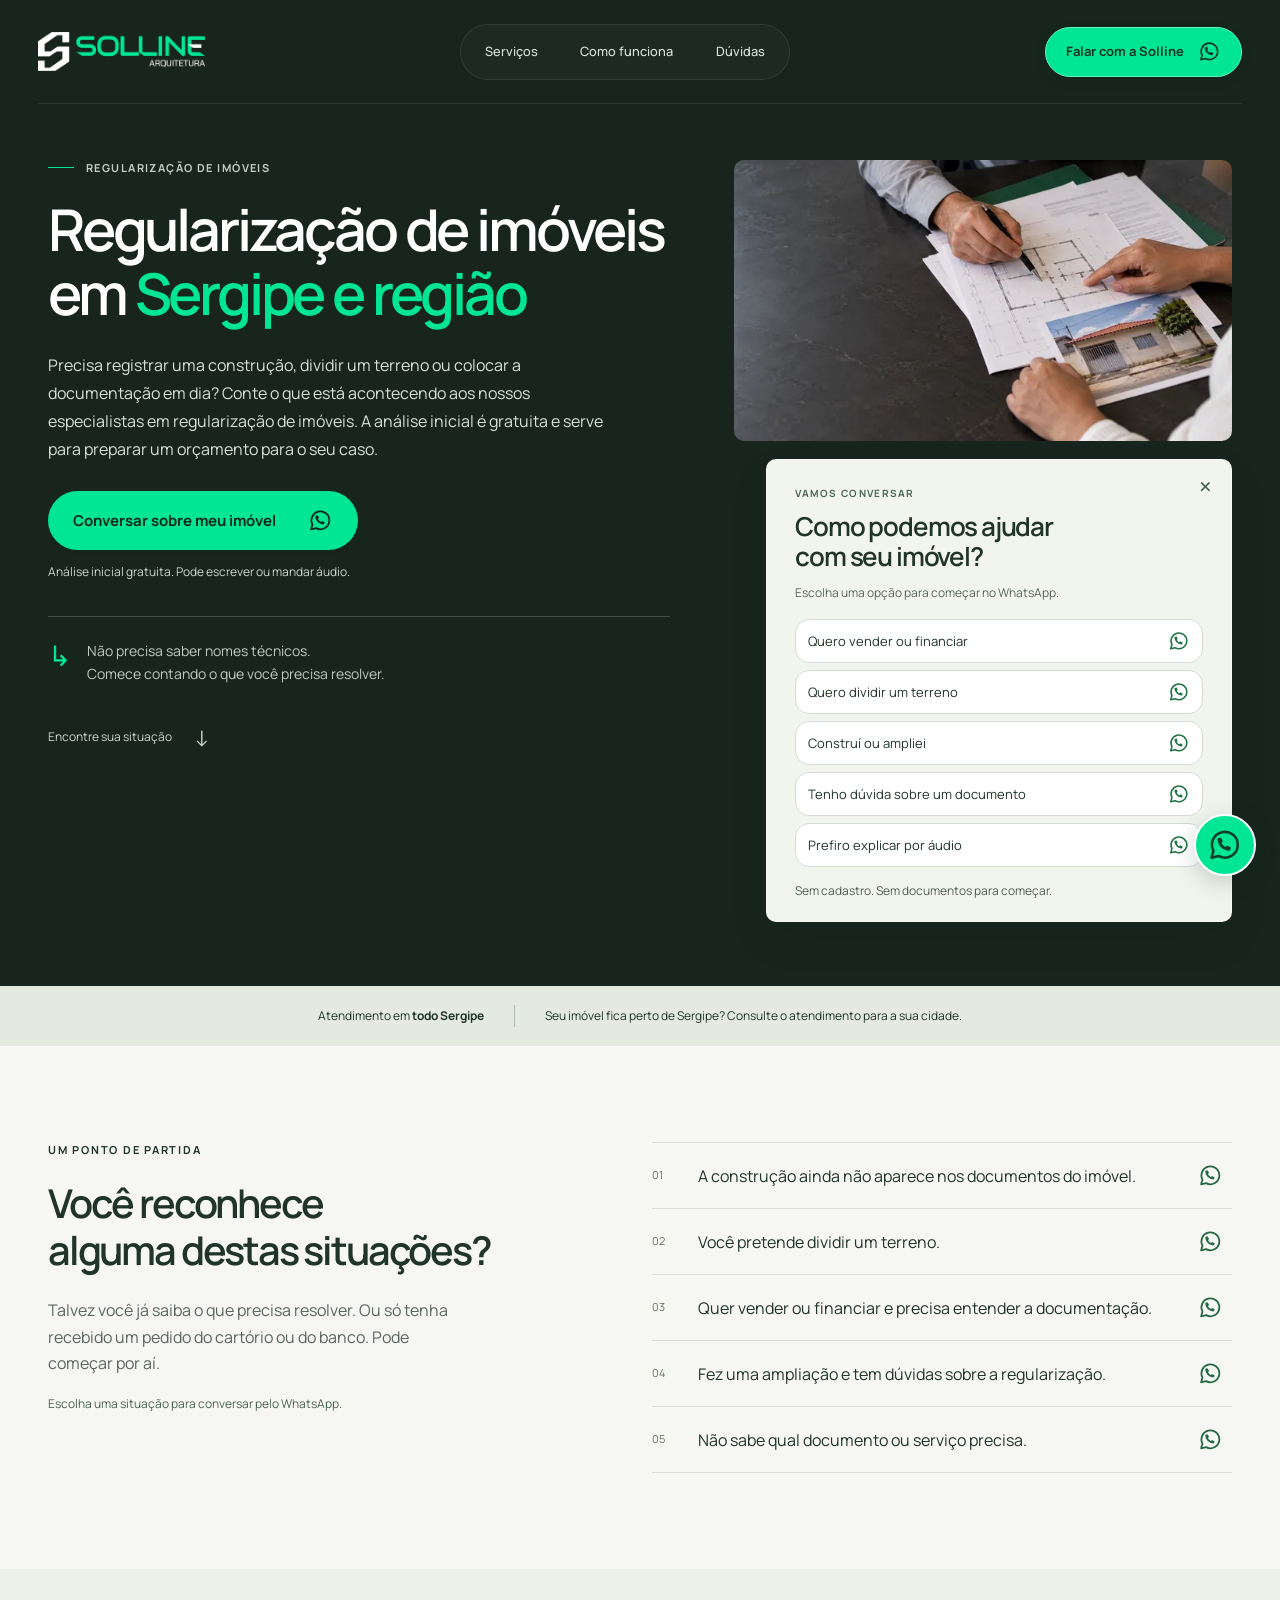
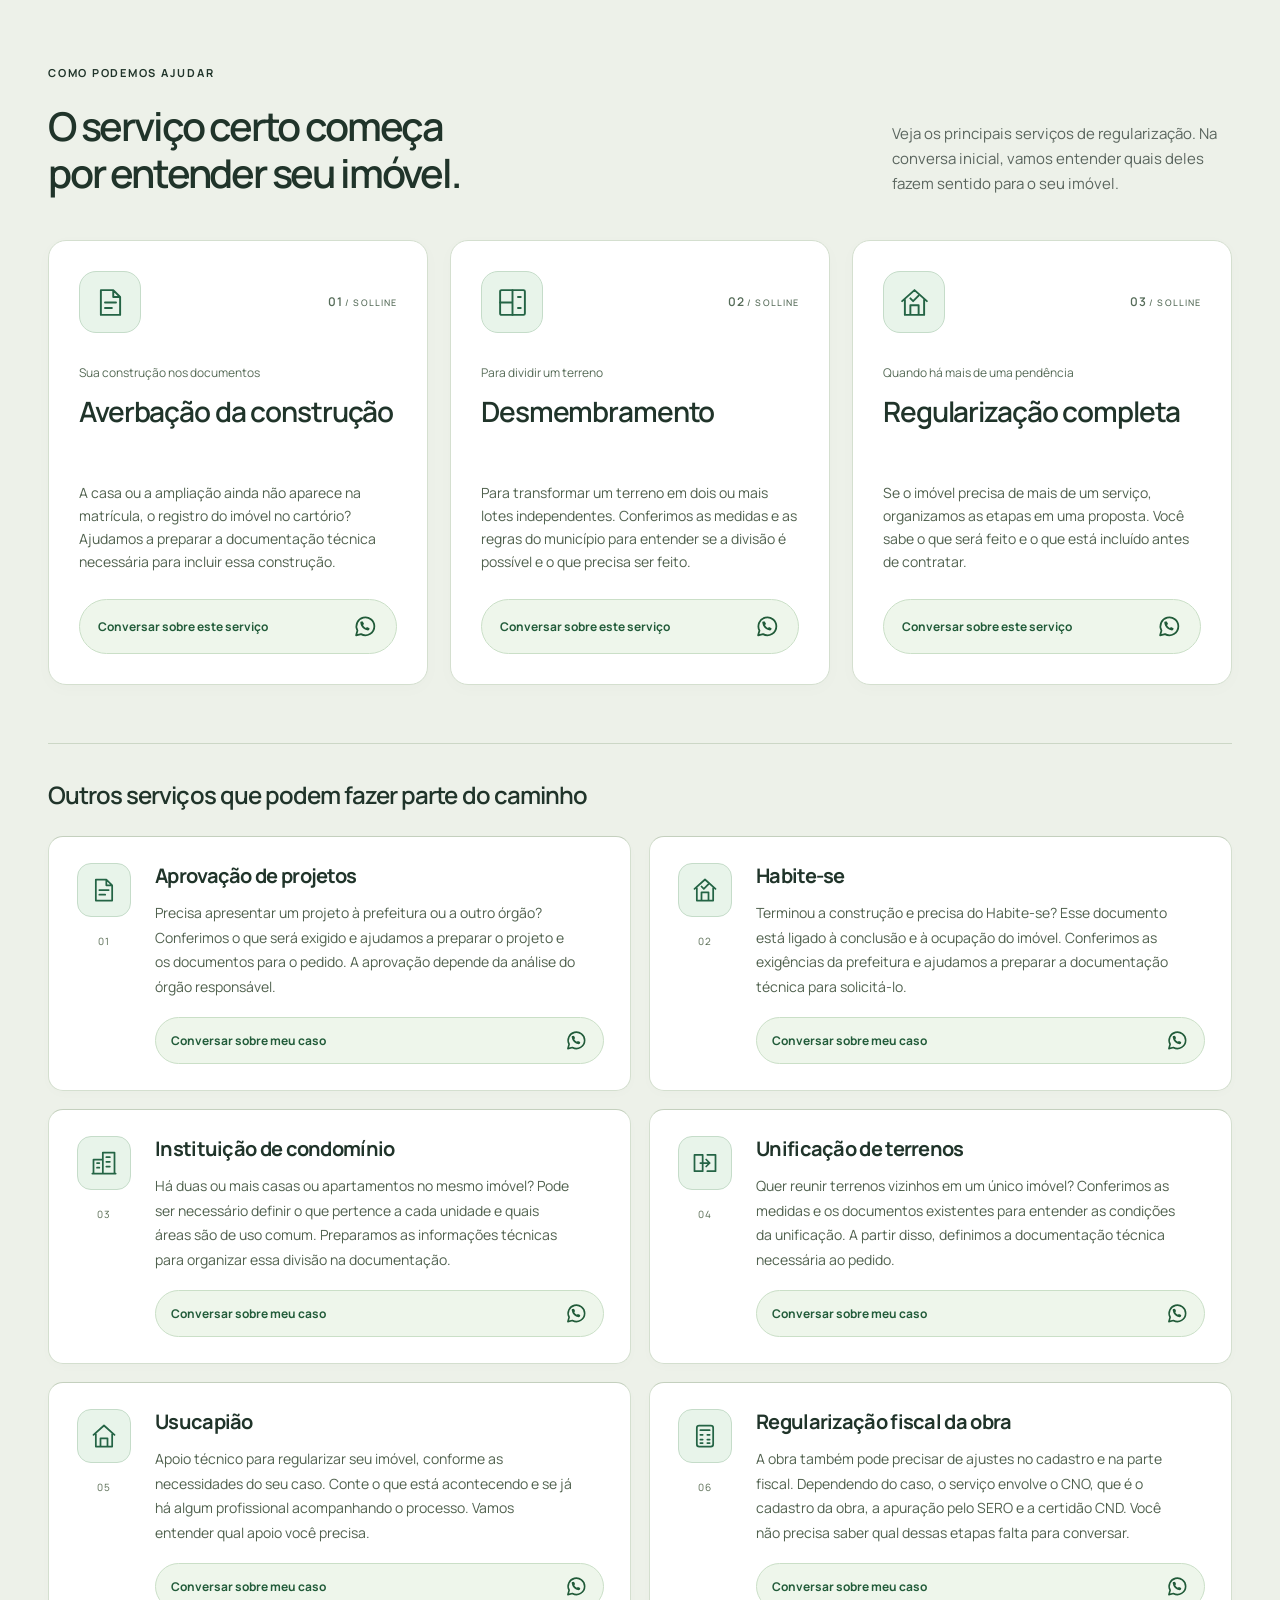
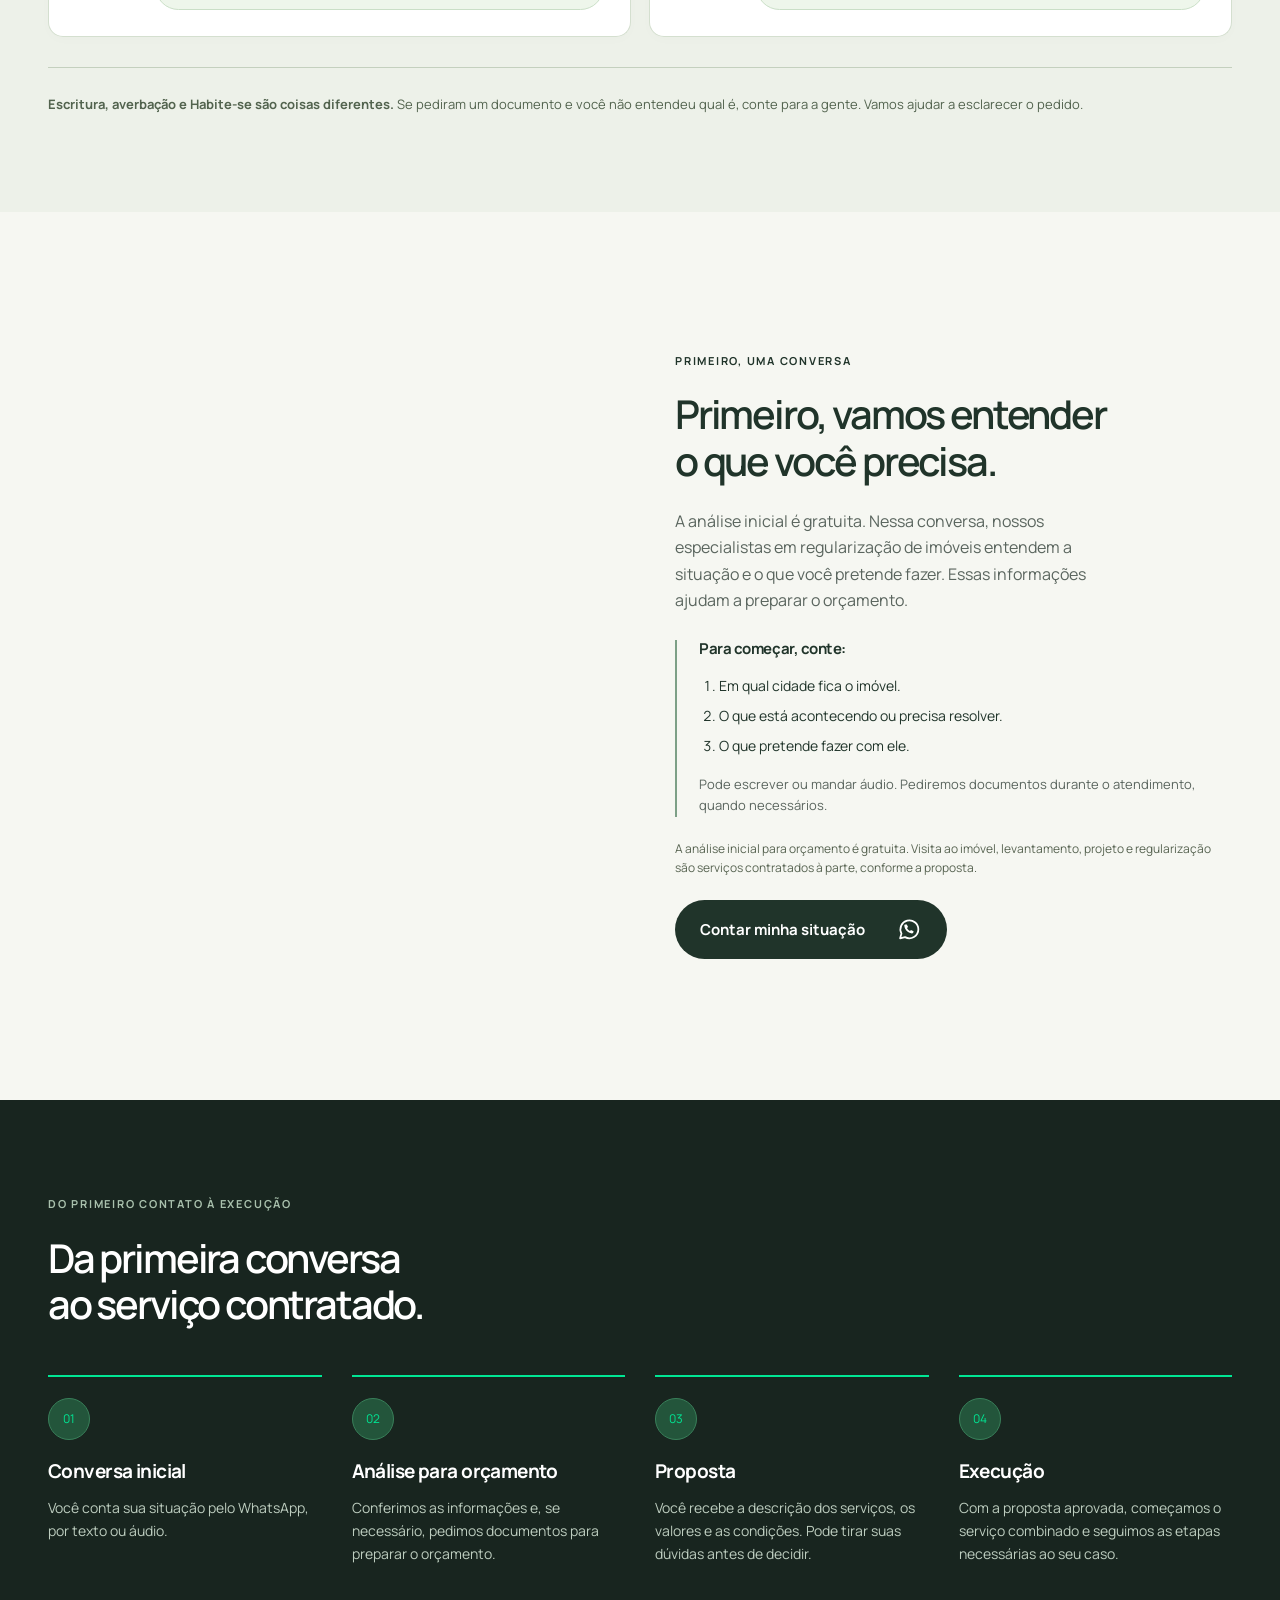
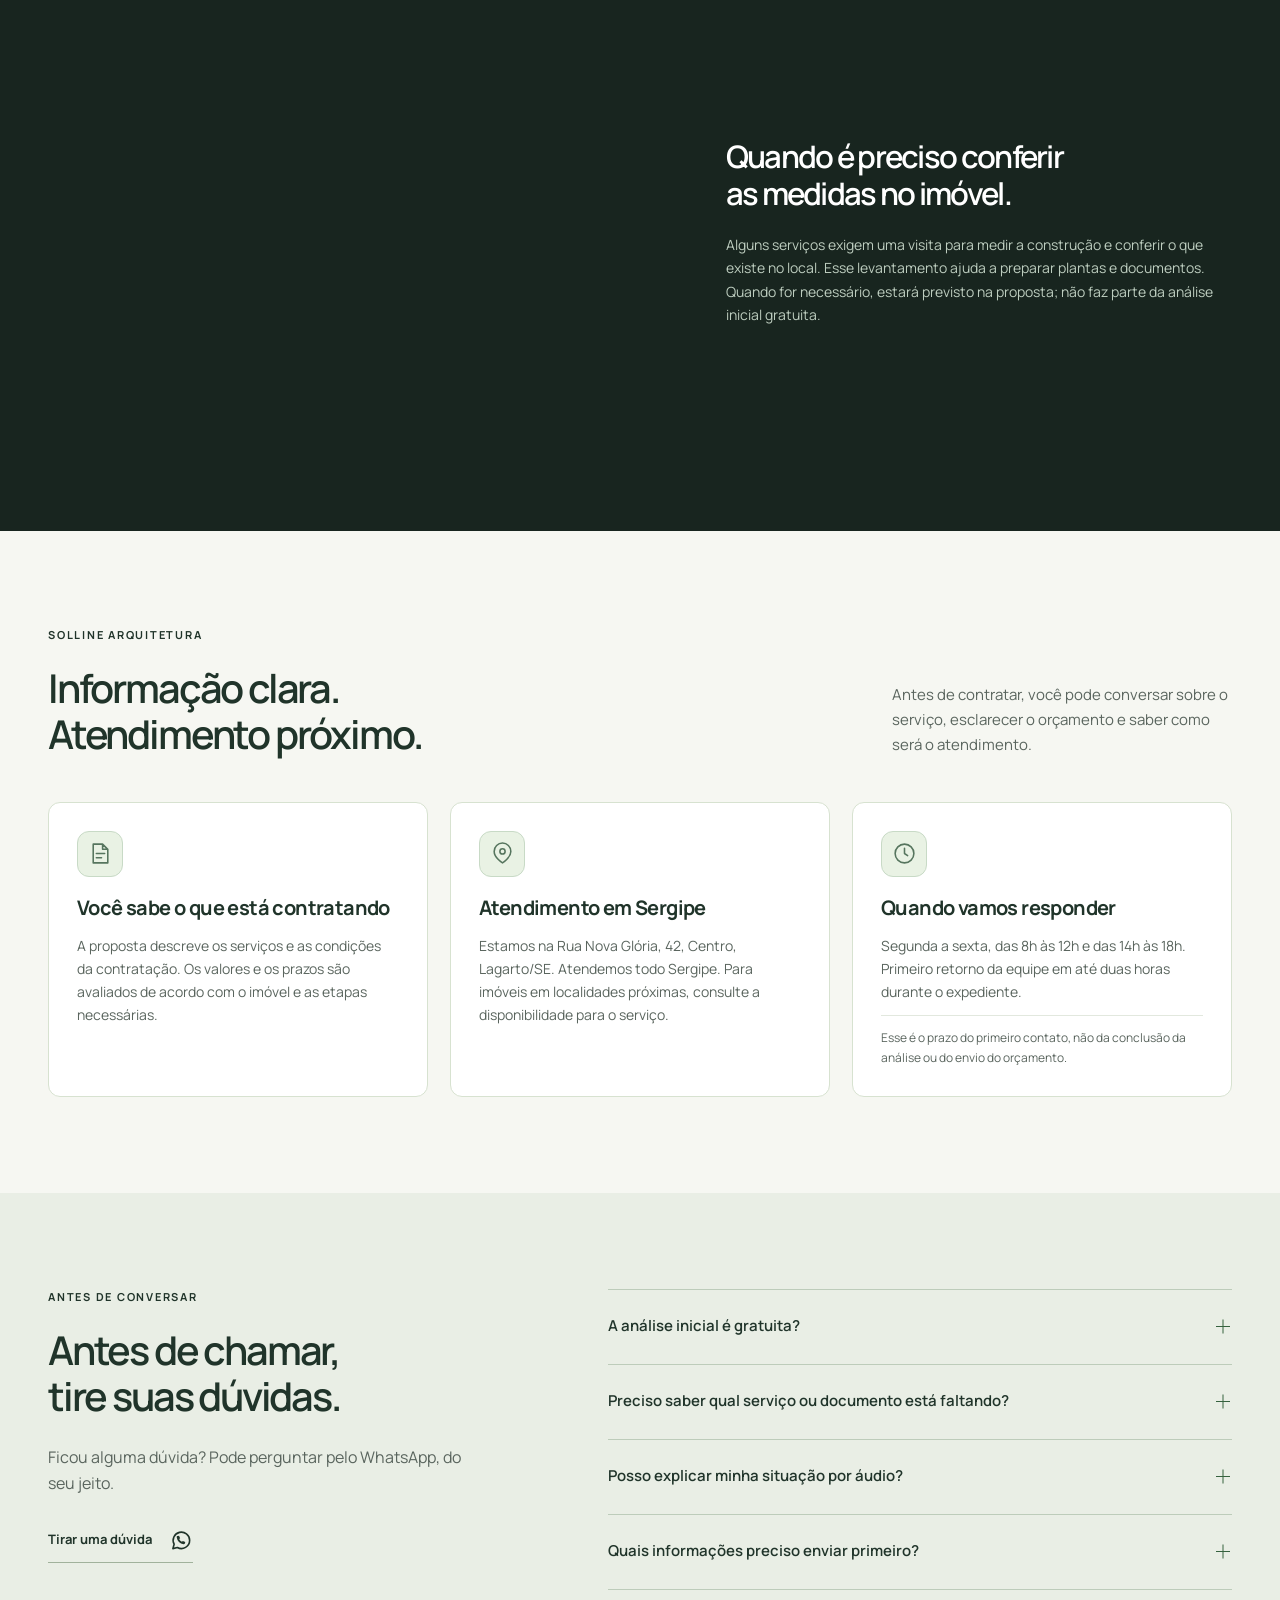
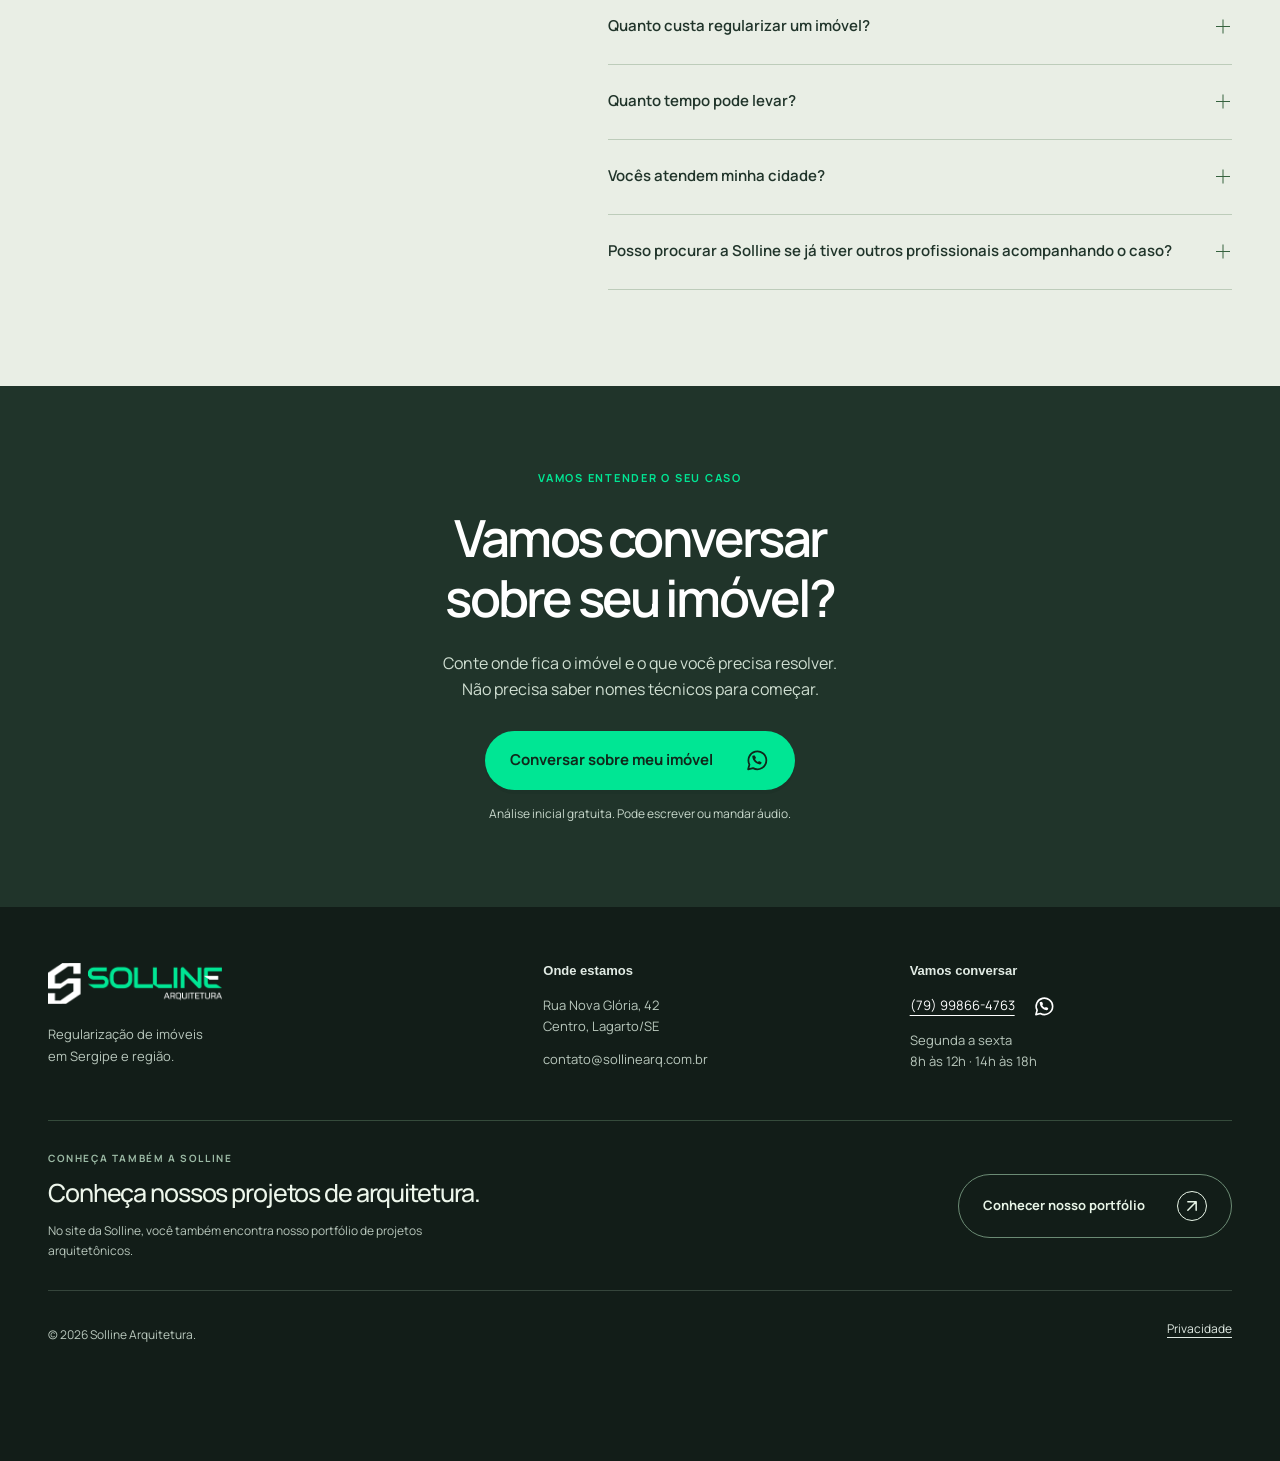
==== regularizacao/index.html @ 36fa4091 "Add files via upload" ====
<!doctype html>
<html lang="pt-BR">
<head>
<meta charset="utf-8"><meta name="viewport" content="width=device-width, initial-scale=1">
<meta name="robots" content="noindex, nofollow">
<title>Regularização de imóveis em Sergipe | Solline Arquitetura</title>
<meta name="description" content="Converse com a Solline sobre averbação, desmembramento e regularização de imóveis em Sergipe e região. Análise inicial gratuita para orçamento.">
<meta name="theme-color" content="#18251f">
<link rel="icon" href="assets/images/favicon.ico"><link rel="preload" href="assets/fonts/manrope-latin-variable.woff2" as="font" type="font/woff2" crossorigin><link rel="stylesheet" href="assets/style.css"><script src="assets/script.js" defer></script>
<link rel="canonical" href="https://sollinearq.com.br/regularizacao-de-imoveis/">
<meta property="og:type" content="website"><meta property="og:locale" content="pt_BR"><meta property="og:site_name" content="Solline Arquitetura"><meta property="og:title" content="Regularização de imóveis em Sergipe | Solline Arquitetura"><meta property="og:description" content="Conte o que precisa resolver no seu imóvel. Análise inicial gratuita para orçamento, sem cadastro e com atendimento pelo WhatsApp."><meta property="og:url" content="https://sollinearq.com.br/regularizacao-de-imoveis/">
</head>
<body>
<svg xmlns="http://www.w3.org/2000/svg" width="0" height="0" class="icon-definitions" aria-hidden="true" focusable="false"><symbol id="whatsapp-mark" viewBox="0 0 24 24"><path d="M20.5 11.8a8.6 8.6 0 0 1-12.8 7.5L3 20.5l1.3-4.6a8.6 8.6 0 1 1 16.2-4.1Z" fill="none" stroke="currentColor" stroke-width="1.7" stroke-linejoin="round"/><path d="m8.3 7.3 1.1-.2 1.2 2.5-1 .9c.7 1.4 1.5 2.2 2.9 2.9l.9-1 2.5 1.2-.2 1.1c-.1.7-.7 1.2-1.4 1.1-4.1-.6-6.7-3.2-7.3-7.3-.1-.7.4-1.3 1.3-1.2Z" fill="currentColor"/></symbol></svg>
<a class="skip-link" href="#conteudo">Pular para o conteúdo</a>
<header class="header"><div class="container header-inner"><a href="#inicio" aria-label="Solline Arquitetura — início"><img class="logo" src="assets/images/logo-solline-hd.png" width="745" height="176" alt="Solline Arquitetura"></a><button class="mobile-menu-toggle" type="button" aria-label="Abrir menu de navegação" aria-expanded="false" aria-controls="header-navigation header-whatsapp"><span>Menu</span><svg width="24" height="24" viewBox="0 0 24 24" fill="currentColor" aria-hidden="true"><circle cx="5" cy="12" r="2"/><circle cx="12" cy="12" r="2"/><circle cx="19" cy="12" r="2"/></svg></button><nav id="header-navigation" aria-label="Navegação principal"><a href="#servicos">Serviços</a><a href="#etapas">Como funciona</a><a href="#duvidas">Dúvidas</a></nav><a class="header-contact" id="header-whatsapp" href="https://wa.me/5579998664763?text=Ol%C3%A1!%20Quero%20conversar%20sobre%20a%20regulariza%C3%A7%C3%A3o%20do%20meu%20im%C3%B3vel%20e%20pedir%20uma%20an%C3%A1lise%20inicial%20gratuita." target="_blank" rel="noopener noreferrer" data-contact data-contact-id="contato-01" aria-label="Falar com a Solline pelo WhatsApp"><span class="header-contact-label">Falar com a Solline</span><span class="header-contact-short" aria-hidden="true">Conversar</span><span class="wa-icon" aria-hidden="true"><svg viewBox="0 0 24 24" focusable="false"><use href="#whatsapp-mark"/></svg></span></a></div></header>
<main id="conteudo">
<section class="hero" id="inicio"><div class="container hero-grid">
<div class="hero-copy"><p class="eyebrow"><span class="line"></span> REGULARIZAÇÃO DE IMÓVEIS</p><h1>Regularização de imóveis em <em>Sergipe e região</em></h1><p class="hero-intro">Precisa registrar uma construção, dividir um terreno ou colocar a documentação em dia? Conte o que está acontecendo aos nossos especialistas em regularização de imóveis. A análise inicial é gratuita e serve para preparar um orçamento para o seu caso.</p><a class="button primary" href="https://wa.me/5579998664763?text=Ol%C3%A1!%20Quero%20conversar%20sobre%20a%20regulariza%C3%A7%C3%A3o%20do%20meu%20im%C3%B3vel%20e%20pedir%20uma%20an%C3%A1lise%20inicial%20gratuita." target="_blank" rel="noopener noreferrer" data-contact data-contact-id="contato-02" id="hero-contact">Conversar sobre meu imóvel<span class="wa-icon" aria-hidden="true"><svg viewBox="0 0 24 24" focusable="false"><use href="#whatsapp-mark"/></svg></span></a><p class="button-note">Análise inicial gratuita. Pode escrever ou mandar áudio.</p><div class="hero-footnote"><span aria-hidden="true">↳</span><p>Não precisa saber nomes técnicos.<br>Comece contando o que você precisa resolver.</p></div><a class="explore" href="#situacoes">Encontre sua situação <span aria-hidden="true">↓</span></a></div>
<div class="hero-side"><figure class="hero-photo"><picture><source media="(max-width: 600px)" srcset="assets/images/abertura-celular-480.webp 480w, assets/images/abertura-celular-800.webp 800w" sizes="(max-width: 600px) calc(100vw - 40px), 480px"><img src="assets/images/abertura-computador-960.webp" srcset="assets/images/abertura-computador-640.webp 640w, assets/images/abertura-computador-960.webp 960w, assets/images/abertura-computador-1440.webp 1440w" sizes="(max-width: 900px) calc(100vw - 48px), 480px" width="1672" height="941" fetchpriority="high" alt="Imóvel residencial e documentos para regularização."></picture></figure>
<div class="panel-wrap"><button class="panel-reopen" id="panel-open" type="button" aria-expanded="false" aria-controls="contact-panel" hidden>Como podemos ajudar? <span aria-hidden="true">+</span></button><aside class="contact-panel" id="contact-panel" aria-labelledby="panel-title"><button class="panel-close" id="panel-close" type="button" hidden aria-label="Fechar opções de contato">×</button><p class="eyebrow">VAMOS CONVERSAR</p><h2 id="panel-title">Como podemos ajudar<br>com seu imóvel?</h2><p class="panel-intro">Escolha uma opção para começar no WhatsApp.</p><div class="contact-options"><a class="contact-option" href="https://wa.me/5579998664763?text=Ol%C3%A1!%20Quero%20conversar%20sobre%20a%20regulariza%C3%A7%C3%A3o%20do%20meu%20im%C3%B3vel%20e%20pedir%20uma%20an%C3%A1lise%20inicial%20gratuita.%0A%0AQuero%20vender%20ou%20financiar." target="_blank" rel="noopener noreferrer" data-contact data-contact-id="contato-03" data-choice="Quero vender ou financiar">Quero vender ou financiar<span class="wa-icon" aria-hidden="true"><svg viewBox="0 0 24 24" focusable="false"><use href="#whatsapp-mark"/></svg></span></a><a class="contact-option" href="https://wa.me/5579998664763?text=Ol%C3%A1!%20Quero%20conversar%20sobre%20a%20regulariza%C3%A7%C3%A3o%20do%20meu%20im%C3%B3vel%20e%20pedir%20uma%20an%C3%A1lise%20inicial%20gratuita.%0A%0AQuero%20dividir%20um%20terreno." target="_blank" rel="noopener noreferrer" data-contact data-contact-id="contato-04" data-choice="Quero dividir um terreno">Quero dividir um terreno<span class="wa-icon" aria-hidden="true"><svg viewBox="0 0 24 24" focusable="false"><use href="#whatsapp-mark"/></svg></span></a><a class="contact-option" href="https://wa.me/5579998664763?text=Ol%C3%A1!%20Quero%20conversar%20sobre%20a%20regulariza%C3%A7%C3%A3o%20do%20meu%20im%C3%B3vel%20e%20pedir%20uma%20an%C3%A1lise%20inicial%20gratuita.%0A%0AConstru%C3%AD%20ou%20ampliei." target="_blank" rel="noopener noreferrer" data-contact data-contact-id="contato-05" data-choice="Construí ou ampliei">Construí ou ampliei<span class="wa-icon" aria-hidden="true"><svg viewBox="0 0 24 24" focusable="false"><use href="#whatsapp-mark"/></svg></span></a><a class="contact-option" href="https://wa.me/5579998664763?text=Ol%C3%A1!%20Quero%20conversar%20sobre%20a%20regulariza%C3%A7%C3%A3o%20do%20meu%20im%C3%B3vel%20e%20pedir%20uma%20an%C3%A1lise%20inicial%20gratuita.%0A%0ATenho%20d%C3%BAvida%20sobre%20um%20documento." target="_blank" rel="noopener noreferrer" data-contact data-contact-id="contato-06" data-choice="Tenho dúvida sobre um documento">Tenho dúvida sobre um documento<span class="wa-icon" aria-hidden="true"><svg viewBox="0 0 24 24" focusable="false"><use href="#whatsapp-mark"/></svg></span></a><a class="contact-option" href="https://wa.me/5579998664763?text=Ol%C3%A1!%20Quero%20conversar%20sobre%20a%20regulariza%C3%A7%C3%A3o%20do%20meu%20im%C3%B3vel%20e%20pedir%20uma%20an%C3%A1lise%20inicial%20gratuita.%0A%0APrefiro%20explicar%20por%20%C3%A1udio." target="_blank" rel="noopener noreferrer" data-contact data-contact-id="contato-07" data-choice="Prefiro explicar por áudio">Prefiro explicar por áudio<span class="wa-icon" aria-hidden="true"><svg viewBox="0 0 24 24" focusable="false"><use href="#whatsapp-mark"/></svg></span></a></div><p class="panel-note">Sem cadastro. Sem documentos para começar.</p></aside></div></div>
</div></section>
<div class="region-strip"><div class="container"><p>Atendimento em <strong>todo Sergipe</strong></p><span class="strip-divider" aria-hidden="true"></span><p>Seu imóvel fica perto de Sergipe? Consulte o atendimento para a sua cidade.</p></div></div>
<section class="section situations" id="situacoes"><div class="container split"><div><p class="eyebrow">UM PONTO DE PARTIDA</p><h2>Você reconhece<br>alguma destas situações?</h2><p class="section-intro">Talvez você já saiba o que precisa resolver. Ou só tenha recebido um pedido do cartório ou do banco. Pode começar por aí.</p><p class="situations-hint">Escolha uma situação para conversar pelo WhatsApp.</p></div><ul class="situation-list"><li><a class="situation-link" data-contact data-contact-id="contato-08" data-choice="A construção ainda não aparece nos documentos do meu imóvel" href="https://wa.me/5579998664763?text=Ol%C3%A1!%20Quero%20conversar%20sobre%20a%20regulariza%C3%A7%C3%A3o%20do%20meu%20im%C3%B3vel%20e%20pedir%20uma%20an%C3%A1lise%20inicial%20gratuita.%0A%0AA%20constru%C3%A7%C3%A3o%20ainda%20n%C3%A3o%20aparece%20nos%20documentos%20do%20meu%20im%C3%B3vel." target="_blank" rel="noopener noreferrer"><span class="list-number">01</span><span>A construção ainda não aparece nos documentos do imóvel.</span><span class="wa-icon" aria-hidden="true"><svg viewBox="0 0 24 24" focusable="false"><use href="#whatsapp-mark"/></svg></span></a></li><li><a class="situation-link" data-contact data-contact-id="contato-09" data-choice="Quero dividir um terreno" href="https://wa.me/5579998664763?text=Ol%C3%A1!%20Quero%20conversar%20sobre%20a%20regulariza%C3%A7%C3%A3o%20do%20meu%20im%C3%B3vel%20e%20pedir%20uma%20an%C3%A1lise%20inicial%20gratuita.%0A%0AQuero%20dividir%20um%20terreno." target="_blank" rel="noopener noreferrer"><span class="list-number">02</span><span>Você pretende dividir um terreno.</span><span class="wa-icon" aria-hidden="true"><svg viewBox="0 0 24 24" focusable="false"><use href="#whatsapp-mark"/></svg></span></a></li><li><a class="situation-link" data-contact data-contact-id="contato-10" data-choice="Quero vender ou financiar e preciso entender a documentação" href="https://wa.me/5579998664763?text=Ol%C3%A1!%20Quero%20conversar%20sobre%20a%20regulariza%C3%A7%C3%A3o%20do%20meu%20im%C3%B3vel%20e%20pedir%20uma%20an%C3%A1lise%20inicial%20gratuita.%0A%0AQuero%20vender%20ou%20financiar%20e%20preciso%20entender%20a%20documenta%C3%A7%C3%A3o." target="_blank" rel="noopener noreferrer"><span class="list-number">03</span><span>Quer vender ou financiar e precisa entender a documentação.</span><span class="wa-icon" aria-hidden="true"><svg viewBox="0 0 24 24" focusable="false"><use href="#whatsapp-mark"/></svg></span></a></li><li><a class="situation-link" data-contact data-contact-id="contato-11" data-choice="Fiz uma ampliação e tenho dúvidas sobre a regularização" href="https://wa.me/5579998664763?text=Ol%C3%A1!%20Quero%20conversar%20sobre%20a%20regulariza%C3%A7%C3%A3o%20do%20meu%20im%C3%B3vel%20e%20pedir%20uma%20an%C3%A1lise%20inicial%20gratuita.%0A%0AFiz%20uma%20amplia%C3%A7%C3%A3o%20e%20tenho%20d%C3%BAvidas%20sobre%20a%20regulariza%C3%A7%C3%A3o." target="_blank" rel="noopener noreferrer"><span class="list-number">04</span><span>Fez uma ampliação e tem dúvidas sobre a regularização.</span><span class="wa-icon" aria-hidden="true"><svg viewBox="0 0 24 24" focusable="false"><use href="#whatsapp-mark"/></svg></span></a></li><li><a class="situation-link" data-contact data-contact-id="contato-12" data-choice="Não sei qual documento ou serviço preciso" href="https://wa.me/5579998664763?text=Ol%C3%A1!%20Quero%20conversar%20sobre%20a%20regulariza%C3%A7%C3%A3o%20do%20meu%20im%C3%B3vel%20e%20pedir%20uma%20an%C3%A1lise%20inicial%20gratuita.%0A%0AN%C3%A3o%20sei%20qual%20documento%20ou%20servi%C3%A7o%20preciso." target="_blank" rel="noopener noreferrer"><span class="list-number">05</span><span>Não sabe qual documento ou serviço precisa.</span><span class="wa-icon" aria-hidden="true"><svg viewBox="0 0 24 24" focusable="false"><use href="#whatsapp-mark"/></svg></span></a></li></ul></div></section>
<section class="section services" id="servicos"><div class="container"><div class="section-heading"><div><p class="eyebrow">COMO PODEMOS AJUDAR</p><h2>O serviço certo começa<br>por entender seu imóvel.</h2></div><p>Veja os principais serviços de regularização. Na conversa inicial, vamos entender quais deles fazem sentido para o seu imóvel.</p></div><div class="priority-grid"><article class="priority-card"><div class="priority-top"><span class="priority-symbol" aria-hidden="true"><svg viewBox="0 0 24 24" fill="none" stroke="currentColor" stroke-width="1.4" stroke-linecap="round" stroke-linejoin="round"><path d="M14 3H5v18h14V8zM14 3v5h5M8 12h8M8 16h5"/></svg></span><span class="priority-index" aria-hidden="true">01<span> / SOLLINE</span></span></div><p class="card-kicker">Sua construção nos documentos</p><h3>Averbação da construção</h3><p>A casa ou a ampliação ainda não aparece na matrícula, o registro do imóvel no cartório? Ajudamos a preparar a documentação técnica necessária para incluir essa construção.</p><a class="text-link" aria-label="Conversar sobre averbação da construção pelo WhatsApp" href="https://wa.me/5579998664763?text=Ol%C3%A1!%20Quero%20conversar%20sobre%20a%20regulariza%C3%A7%C3%A3o%20do%20meu%20im%C3%B3vel%20e%20pedir%20uma%20an%C3%A1lise%20inicial%20gratuita.%0A%0ATenho%20interesse%20em%20averba%C3%A7%C3%A3o%20da%20constru%C3%A7%C3%A3o." target="_blank" rel="noopener noreferrer" data-contact data-contact-id="contato-13" data-choice="Tenho interesse em averbação da construção">Conversar sobre este serviço<span class="wa-icon" aria-hidden="true"><svg viewBox="0 0 24 24" focusable="false"><use href="#whatsapp-mark"/></svg></span></a></article><article class="priority-card"><div class="priority-top"><span class="priority-symbol" aria-hidden="true"><svg viewBox="0 0 24 24" fill="none" stroke="currentColor" stroke-width="1.4" stroke-linecap="round" stroke-linejoin="round"><rect x="3" y="3" width="18" height="18" rx="1"/><path d="M12 3v18M3 12h9M16 8h2M16 16h2"/></svg></span><span class="priority-index" aria-hidden="true">02<span> / SOLLINE</span></span></div><p class="card-kicker">Para dividir um terreno</p><h3>Desmembramento</h3><p>Para transformar um terreno em dois ou mais lotes independentes. Conferimos as medidas e as regras do município para entender se a divisão é possível e o que precisa ser feito.</p><a class="text-link" aria-label="Conversar sobre desmembramento pelo WhatsApp" href="https://wa.me/5579998664763?text=Ol%C3%A1!%20Quero%20conversar%20sobre%20a%20regulariza%C3%A7%C3%A3o%20do%20meu%20im%C3%B3vel%20e%20pedir%20uma%20an%C3%A1lise%20inicial%20gratuita.%0A%0ATenho%20interesse%20em%20desmembramento." target="_blank" rel="noopener noreferrer" data-contact data-contact-id="contato-14" data-choice="Tenho interesse em desmembramento">Conversar sobre este serviço<span class="wa-icon" aria-hidden="true"><svg viewBox="0 0 24 24" focusable="false"><use href="#whatsapp-mark"/></svg></span></a></article><article class="priority-card"><div class="priority-top"><span class="priority-symbol" aria-hidden="true"><svg viewBox="0 0 24 24" fill="none" stroke="currentColor" stroke-width="1.4" stroke-linecap="round" stroke-linejoin="round"><path d="m3 11 9-8 9 8M5 10v11h14V10M9 21v-7h6v7"/><path d="m9 9 2 2 4-4"/></svg></span><span class="priority-index" aria-hidden="true">03<span> / SOLLINE</span></span></div><p class="card-kicker">Quando há mais de uma pendência</p><h3>Regularização completa</h3><p>Se o imóvel precisa de mais de um serviço, organizamos as etapas em uma proposta. Você sabe o que será feito e o que está incluído antes de contratar.</p><a class="text-link" aria-label="Conversar sobre regularização completa pelo WhatsApp" href="https://wa.me/5579998664763?text=Ol%C3%A1!%20Quero%20conversar%20sobre%20a%20regulariza%C3%A7%C3%A3o%20do%20meu%20im%C3%B3vel%20e%20pedir%20uma%20an%C3%A1lise%20inicial%20gratuita.%0A%0ATenho%20interesse%20em%20regulariza%C3%A7%C3%A3o%20completa." target="_blank" rel="noopener noreferrer" data-contact data-contact-id="contato-15" data-choice="Tenho interesse em regularização completa">Conversar sobre este serviço<span class="wa-icon" aria-hidden="true"><svg viewBox="0 0 24 24" focusable="false"><use href="#whatsapp-mark"/></svg></span></a></article></div><h3 class="complement-title">Outros serviços que podem fazer parte do caminho</h3><div class="complement-grid"><article class="service-card"><div class="service-content"><span class="service-top"><span class="service-icon"><svg viewBox="0 0 24 24" fill="none" stroke="currentColor" stroke-width="1.5" stroke-linecap="round" stroke-linejoin="round" aria-hidden="true"><path d="M14 3H5v18h14V8zM14 3v5h5M8 12h8M8 16h5"/></svg></span><span class="service-order">01</span></span><h4>Aprovação de projetos</h4><span class="service-description">Precisa apresentar um projeto à prefeitura ou a outro órgão? Conferimos o que será exigido e ajudamos a preparar o projeto e os documentos para o pedido. A aprovação depende da análise do órgão responsável.</span><a class="text-link service-contact" data-contact data-contact-id="contato-16" data-choice="Quero conversar sobre aprovação de projetos" aria-label="Conversar sobre aprovação de projetos pelo WhatsApp" href="https://wa.me/5579998664763?text=Ol%C3%A1!%20Quero%20conversar%20sobre%20a%20regulariza%C3%A7%C3%A3o%20do%20meu%20im%C3%B3vel%20e%20pedir%20uma%20an%C3%A1lise%20inicial%20gratuita.%0A%0AQuero%20conversar%20sobre%20aprova%C3%A7%C3%A3o%20de%20projetos." target="_blank" rel="noopener noreferrer">Conversar sobre meu caso <span class="wa-icon" aria-hidden="true"><svg viewBox="0 0 24 24" focusable="false"><use href="#whatsapp-mark"/></svg></span></a></div></article><article class="service-card"><div class="service-content"><span class="service-top"><span class="service-icon"><svg viewBox="0 0 24 24" fill="none" stroke="currentColor" stroke-width="1.5" stroke-linecap="round" stroke-linejoin="round" aria-hidden="true"><path d="m3 11 9-8 9 8M5 10v11h14V10M9 21v-7h6v7"/><path d="m9 9 2 2 4-4"/></svg></span><span class="service-order">02</span></span><h4>Habite-se</h4><span class="service-description">Terminou a construção e precisa do Habite-se? Esse documento está ligado à conclusão e à ocupação do imóvel. Conferimos as exigências da prefeitura e ajudamos a preparar a documentação técnica para solicitá-lo.</span><a class="text-link service-contact" data-contact data-contact-id="contato-17" data-choice="Quero conversar sobre Habite-se" aria-label="Conversar sobre Habite-se pelo WhatsApp" href="https://wa.me/5579998664763?text=Ol%C3%A1!%20Quero%20conversar%20sobre%20a%20regulariza%C3%A7%C3%A3o%20do%20meu%20im%C3%B3vel%20e%20pedir%20uma%20an%C3%A1lise%20inicial%20gratuita.%0A%0AQuero%20conversar%20sobre%20Habite-se." target="_blank" rel="noopener noreferrer">Conversar sobre meu caso <span class="wa-icon" aria-hidden="true"><svg viewBox="0 0 24 24" focusable="false"><use href="#whatsapp-mark"/></svg></span></a></div></article><article class="service-card"><div class="service-content"><span class="service-top"><span class="service-icon"><svg viewBox="0 0 24 24" fill="none" stroke="currentColor" stroke-width="1.5" stroke-linecap="round" stroke-linejoin="round" aria-hidden="true"><path d="M3 21V9h8v12M11 21V3h10v18M6 12h2M6 16h2M14 7h3M14 11h3M14 15h3M2 21h20"/></svg></span><span class="service-order">03</span></span><h4>Instituição de condomínio</h4><span class="service-description">Há duas ou mais casas ou apartamentos no mesmo imóvel? Pode ser necessário definir o que pertence a cada unidade e quais áreas são de uso comum. Preparamos as informações técnicas para organizar essa divisão na documentação.</span><a class="text-link service-contact" data-contact data-contact-id="contato-18" data-choice="Quero conversar sobre instituição de condomínio" aria-label="Conversar sobre instituição de condomínio pelo WhatsApp" href="https://wa.me/5579998664763?text=Ol%C3%A1!%20Quero%20conversar%20sobre%20a%20regulariza%C3%A7%C3%A3o%20do%20meu%20im%C3%B3vel%20e%20pedir%20uma%20an%C3%A1lise%20inicial%20gratuita.%0A%0AQuero%20conversar%20sobre%20institui%C3%A7%C3%A3o%20de%20condom%C3%ADnio." target="_blank" rel="noopener noreferrer">Conversar sobre meu caso <span class="wa-icon" aria-hidden="true"><svg viewBox="0 0 24 24" focusable="false"><use href="#whatsapp-mark"/></svg></span></a></div></article><article class="service-card"><div class="service-content"><span class="service-top"><span class="service-icon"><svg viewBox="0 0 24 24" fill="none" stroke="currentColor" stroke-width="1.5" stroke-linecap="round" stroke-linejoin="round" aria-hidden="true"><path d="M3 5h7v14H3zM14 5h7v14h-7M8 12h8m-3-3 3 3-3 3"/></svg></span><span class="service-order">04</span></span><h4>Unificação de terrenos</h4><span class="service-description">Quer reunir terrenos vizinhos em um único imóvel? Conferimos as medidas e os documentos existentes para entender as condições da unificação. A partir disso, definimos a documentação técnica necessária ao pedido.</span><a class="text-link service-contact" data-contact data-contact-id="contato-19" data-choice="Quero conversar sobre unificação de terrenos" aria-label="Conversar sobre unificação de terrenos pelo WhatsApp" href="https://wa.me/5579998664763?text=Ol%C3%A1!%20Quero%20conversar%20sobre%20a%20regulariza%C3%A7%C3%A3o%20do%20meu%20im%C3%B3vel%20e%20pedir%20uma%20an%C3%A1lise%20inicial%20gratuita.%0A%0AQuero%20conversar%20sobre%20unifica%C3%A7%C3%A3o%20de%20terrenos." target="_blank" rel="noopener noreferrer">Conversar sobre meu caso <span class="wa-icon" aria-hidden="true"><svg viewBox="0 0 24 24" focusable="false"><use href="#whatsapp-mark"/></svg></span></a></div></article><article class="service-card"><div class="service-content"><span class="service-top"><span class="service-icon"><svg viewBox="0 0 24 24" fill="none" stroke="currentColor" stroke-width="1.5" stroke-linecap="round" stroke-linejoin="round" aria-hidden="true"><path d="m3 11 9-8 9 8M5 10v11h14V10M9 21v-7h6v7"/></svg></span><span class="service-order">05</span></span><h4>Usucapião</h4><span class="service-description">Apoio técnico para regularizar seu imóvel, conforme as necessidades do seu caso. Conte o que está acontecendo e se já há algum profissional acompanhando o processo. Vamos entender qual apoio você precisa.</span><a class="text-link service-contact" data-contact data-contact-id="contato-20" data-choice="Quero conversar sobre usucapião" aria-label="Conversar sobre usucapião pelo WhatsApp" href="https://wa.me/5579998664763?text=Ol%C3%A1!%20Quero%20conversar%20sobre%20a%20regulariza%C3%A7%C3%A3o%20do%20meu%20im%C3%B3vel%20e%20pedir%20uma%20an%C3%A1lise%20inicial%20gratuita.%0A%0AQuero%20conversar%20sobre%20usucapi%C3%A3o." target="_blank" rel="noopener noreferrer">Conversar sobre meu caso <span class="wa-icon" aria-hidden="true"><svg viewBox="0 0 24 24" focusable="false"><use href="#whatsapp-mark"/></svg></span></a></div></article><article class="service-card"><div class="service-content"><span class="service-top"><span class="service-icon"><svg viewBox="0 0 24 24" fill="none" stroke="currentColor" stroke-width="1.5" stroke-linecap="round" stroke-linejoin="round" aria-hidden="true"><rect x="5" y="3" width="14" height="18" rx="2"/><path d="M8 7h8M8 11h2M14 11h2M8 15h2M14 15h2M8 18h2M14 18h2"/></svg></span><span class="service-order">06</span></span><h4>Regularização fiscal da obra</h4><span class="service-description">A obra também pode precisar de ajustes no cadastro e na parte fiscal. Dependendo do caso, o serviço envolve o CNO, que é o cadastro da obra, a apuração pelo SERO e a certidão CND. Você não precisa saber qual dessas etapas falta para conversar.</span><a class="text-link service-contact" data-contact data-contact-id="contato-21" data-choice="Quero conversar sobre regularização fiscal da obra" aria-label="Conversar sobre regularização fiscal da obra pelo WhatsApp" href="https://wa.me/5579998664763?text=Ol%C3%A1!%20Quero%20conversar%20sobre%20a%20regulariza%C3%A7%C3%A3o%20do%20meu%20im%C3%B3vel%20e%20pedir%20uma%20an%C3%A1lise%20inicial%20gratuita.%0A%0AQuero%20conversar%20sobre%20regulariza%C3%A7%C3%A3o%20fiscal%20da%20obra." target="_blank" rel="noopener noreferrer">Conversar sobre meu caso <span class="wa-icon" aria-hidden="true"><svg viewBox="0 0 24 24" focusable="false"><use href="#whatsapp-mark"/></svg></span></a></div></article></div><p class="document-note"><strong>Escritura, averbação e Habite-se são coisas diferentes.</strong> Se pediram um documento e você não entendeu qual é, conte para a gente. Vamos ajudar a esclarecer o pedido.</p></div></section>
<section class="section analysis-section" id="analise"><div class="container split image-split"><figure class="editorial-photo"><img src="assets/images/documentos-960.webp" srcset="assets/images/documentos-480.webp 480w, assets/images/documentos-960.webp 960w" sizes="(max-width: 900px) calc(100vw - 48px), 540px" width="1536" height="1024" loading="lazy" decoding="async" alt="Conferência de planta e documentos de um imóvel."></figure><div><p class="eyebrow">PRIMEIRO, UMA CONVERSA</p><h2>Primeiro, vamos entender<br>o que você precisa.</h2><p class="section-intro">A análise inicial é gratuita. Nessa conversa, nossos especialistas em regularização de imóveis entendem a situação e o que você pretende fazer. Essas informações ajudam a preparar o orçamento.</p><div class="analysis-box"><h3>Para começar, conte:</h3><ol><li>Em qual cidade fica o imóvel.</li><li>O que está acontecendo ou precisa resolver.</li><li>O que pretende fazer com ele.</li></ol><p>Pode escrever ou mandar áudio. Pediremos documentos durante o atendimento, quando necessários.</p></div><p class="scope-note">A análise inicial para orçamento é gratuita. Visita ao imóvel, levantamento, projeto e regularização são serviços contratados à parte, conforme a proposta.</p><a class="button dark" href="https://wa.me/5579998664763?text=Ol%C3%A1!%20Quero%20conversar%20sobre%20a%20regulariza%C3%A7%C3%A3o%20do%20meu%20im%C3%B3vel%20e%20pedir%20uma%20an%C3%A1lise%20inicial%20gratuita." target="_blank" rel="noopener noreferrer" data-contact data-contact-id="contato-22" >Contar minha situação<span class="wa-icon" aria-hidden="true"><svg viewBox="0 0 24 24" focusable="false"><use href="#whatsapp-mark"/></svg></span></a></div></div></section>
<section class="section process" id="etapas"><div class="container"><p class="eyebrow">DO PRIMEIRO CONTATO À EXECUÇÃO</p><h2>Da primeira conversa<br>ao serviço contratado.</h2><div class="steps"><article><span class="step-number">01</span><h3>Conversa inicial</h3><p>Você conta sua situação pelo WhatsApp, por texto ou áudio.</p></article><article><span class="step-number">02</span><h3>Análise para orçamento</h3><p>Conferimos as informações e, se necessário, pedimos documentos para preparar o orçamento.</p></article><article><span class="step-number">03</span><h3>Proposta</h3><p>Você recebe a descrição dos serviços, os valores e as condições. Pode tirar suas dúvidas antes de decidir.</p></article><article><span class="step-number">04</span><h3>Execução</h3><p>Com a proposta aprovada, começamos o serviço combinado e seguimos as etapas necessárias ao seu caso.</p></article></div><div class="process-image-row"><figure class="editorial-photo"><img src="assets/images/levantamento-960.webp" srcset="assets/images/levantamento-480.webp 480w, assets/images/levantamento-960.webp 960w" sizes="(max-width: 900px) calc(100vw - 48px), 620px" width="1536" height="1024" loading="lazy" decoding="async" alt="Medição de um cômodo com equipamento e planta do imóvel."></figure><div><h3>Quando é preciso conferir<br>as medidas no imóvel.</h3><p>Alguns serviços exigem uma visita para medir a construção e conferir o que existe no local. Esse levantamento ajuda a preparar plantas e documentos. Quando for necessário, estará previsto na proposta; não faz parte da análise inicial gratuita.</p></div></div></div></section>
<section class="section trust"><div class="container"><div class="section-heading"><div><p class="eyebrow">SOLLINE ARQUITETURA</p><h2>Informação clara.<br>Atendimento próximo.</h2></div><p>Antes de contratar, você pode conversar sobre o serviço, esclarecer o orçamento e saber como será o atendimento.</p></div><div class="trust-grid"><article><span class="trust-icon"><svg viewBox="0 0 24 24" fill="none" stroke="currentColor" stroke-width="1.5" stroke-linecap="round" stroke-linejoin="round" aria-hidden="true"><path d="M14 3H5v18h14V8zM14 3v5h5M8 12h8M8 16h5"/></svg></span><h3>Você sabe o que está contratando</h3><p>A proposta descreve os serviços e as condições da contratação. Os valores e os prazos são avaliados de acordo com o imóvel e as etapas necessárias.</p></article><article><span class="trust-icon"><svg viewBox="0 0 24 24" fill="none" stroke="currentColor" stroke-width="1.5" stroke-linecap="round" stroke-linejoin="round" aria-hidden="true"><path d="M20 10c0 6-8 11-8 11S4 16 4 10a8 8 0 1 1 16 0Z"/><circle cx="12" cy="10" r="2.5"/></svg></span><h3>Atendimento em Sergipe</h3><p>Estamos na Rua Nova Glória, 42, Centro, Lagarto/SE. Atendemos todo Sergipe. Para imóveis em localidades próximas, consulte a disponibilidade para o serviço.</p></article><article><span class="trust-icon"><svg viewBox="0 0 24 24" fill="none" stroke="currentColor" stroke-width="1.5" stroke-linecap="round" stroke-linejoin="round" aria-hidden="true"><circle cx="12" cy="12" r="9"/><path d="M12 7v5l3 2"/></svg></span><h3>Quando vamos responder</h3><p>Segunda a sexta, das 8h às 12h e das 14h às 18h. Primeiro retorno da equipe em até duas horas durante o expediente.</p><p class="small">Esse é o prazo do primeiro contato, não da conclusão da análise ou do envio do orçamento.</p></article></div></div></section>
<section class="section faq" id="duvidas"><div class="container split"><div><p class="eyebrow">ANTES DE CONVERSAR</p><h2>Antes de chamar,<br>tire suas dúvidas.</h2><p class="section-intro">Ficou alguma dúvida? Pode perguntar pelo WhatsApp, do seu jeito.</p><a class="text-link" href="https://wa.me/5579998664763?text=Ol%C3%A1!%20Quero%20conversar%20sobre%20a%20regulariza%C3%A7%C3%A3o%20do%20meu%20im%C3%B3vel%20e%20pedir%20uma%20an%C3%A1lise%20inicial%20gratuita." target="_blank" rel="noopener noreferrer" data-contact data-contact-id="contato-23" >Tirar uma dúvida<span class="wa-icon" aria-hidden="true"><svg viewBox="0 0 24 24" focusable="false"><use href="#whatsapp-mark"/></svg></span></a></div><div class="faq-list"><details><summary>A análise inicial é gratuita?<span class="faq-plus" aria-hidden="true"></span></summary><p>Sim. Você pode contar sua situação para que a gente entenda o que precisa e prepare o orçamento. Visita ao imóvel, levantamento, projeto e regularização não fazem parte dessa gratuidade.</p></details><details><summary>Preciso saber qual serviço ou documento está faltando?<span class="faq-plus" aria-hidden="true"></span></summary><p>Não precisa. Explique o que aconteceu ou o que foi solicitado pelo banco, cartório ou prefeitura. Nossos especialistas ajudam a entender por onde começar.</p></details><details><summary>Posso explicar minha situação por áudio?<span class="faq-plus" aria-hidden="true"></span></summary><p>Pode, sim. Ao abrir o WhatsApp, grave um áudio contando o que precisa resolver. Se preferir, escreva.</p></details><details><summary>Quais informações preciso enviar primeiro?<span class="faq-plus" aria-hidden="true"></span></summary><p>A cidade do imóvel, o que precisa resolver e o que pretende fazer — por exemplo, vender, financiar, registrar a construção ou dividir o terreno. Os documentos serão solicitados durante o atendimento, quando necessários.</p></details><details><summary>Quanto custa regularizar um imóvel?<span class="faq-plus" aria-hidden="true"></span></summary><p>Não há um valor único. O preço depende da situação do imóvel e do trabalho necessário. Depois da análise inicial, preparamos uma proposta com os serviços e os valores para você avaliar.</p></details><details><summary>Quanto tempo pode levar?<span class="faq-plus" aria-hidden="true"></span></summary><p>Depende do que precisa ser feito, dos documentos disponíveis e da análise dos órgãos envolvidos. Vamos avaliar os prazos para o seu caso. O retorno em até duas horas durante o expediente é apenas o primeiro contato da equipe.</p></details><details><summary>Vocês atendem minha cidade?<span class="faq-plus" aria-hidden="true"></span></summary><p>Atendemos todo Sergipe. Se o imóvel fica em uma localidade próxima, diga a cidade para conferirmos a disponibilidade. O atendimento depende da localização e do serviço necessário.</p></details><details><summary>Posso procurar a Solline se já tiver outros profissionais acompanhando o caso?<span class="faq-plus" aria-hidden="true"></span></summary><p>Sim. Diga o que já está sendo feito e em que você precisa de ajuda. Vamos avaliar como a Solline pode participar e combinar os serviços com você.</p></details></div></div></section>
<section class="final-cta" id="contato"><div class="container"><p class="eyebrow">VAMOS ENTENDER O SEU CASO</p><h2>Vamos conversar<br>sobre seu imóvel?</h2><p>Conte onde fica o imóvel e o que você precisa resolver.<br>Não precisa saber nomes técnicos para começar.</p><a class="button primary" href="https://wa.me/5579998664763?text=Ol%C3%A1!%20Quero%20conversar%20sobre%20a%20regulariza%C3%A7%C3%A3o%20do%20meu%20im%C3%B3vel%20e%20pedir%20uma%20an%C3%A1lise%20inicial%20gratuita." target="_blank" rel="noopener noreferrer" data-contact data-contact-id="contato-24" id="final-contact">Conversar sobre meu imóvel<span class="wa-icon" aria-hidden="true"><svg viewBox="0 0 24 24" focusable="false"><use href="#whatsapp-mark"/></svg></span></a><p class="button-note">Análise inicial gratuita. Pode escrever ou mandar áudio.</p></div></section>
</main>
<footer><div class="container footer-grid"><div><img class="logo" src="assets/images/logo-solline-hd.png" width="745" height="176" alt="Solline Arquitetura"><p>Regularização de imóveis<br>em Sergipe e região.</p></div><div><h2>Onde estamos</h2><address>Rua Nova Glória, 42<br>Centro, Lagarto/SE</address><p>contato@sollinearq.com.br</p></div><div><h2>Vamos conversar</h2><a class="footer-contact" href="https://wa.me/5579998664763?text=Ol%C3%A1!%20Quero%20conversar%20sobre%20a%20regulariza%C3%A7%C3%A3o%20do%20meu%20im%C3%B3vel%20e%20pedir%20uma%20an%C3%A1lise%20inicial%20gratuita." target="_blank" rel="noopener noreferrer" data-contact data-contact-id="contato-25" >(79) 99866-4763<span class="wa-icon" aria-hidden="true"><svg viewBox="0 0 24 24" focusable="false"><use href="#whatsapp-mark"/></svg></span></a><p>Segunda a sexta<br>8h às 12h · 14h às 18h</p></div></div><div class="container portfolio-row"><div><p class="eyebrow">CONHEÇA TAMBÉM A SOLLINE</p><h2>Conheça nossos projetos de arquitetura.</h2><p>No site da Solline, você também encontra nosso portfólio de projetos arquitetônicos.</p></div><a class="button portfolio-button" href="https://sollinearq.com.br/" target="_blank" rel="noopener noreferrer">Conhecer nosso portfólio <span aria-hidden="true"><svg width="20" height="20" viewBox="0 0 24 24" fill="none" stroke="currentColor" stroke-width="1.8" stroke-linecap="round" stroke-linejoin="round" focusable="false" style="display:block;flex-shrink:0"><path d="M7 17 17 7M7 7h10v10"/></svg></span></a></div><div class="container footer-bottom"><p>© 2026 Solline Arquitetura.</p><a class="privacy-link" href="privacidade.html">Privacidade</a></div></footer>
<nav aria-label="Contato rápido pelo WhatsApp"><a class="whatsapp-float" id="whatsapp-float" data-contact data-contact-id="contato-26" href="https://wa.me/5579998664763?text=Ol%C3%A1!%20Quero%20conversar%20sobre%20a%20regulariza%C3%A7%C3%A3o%20do%20meu%20im%C3%B3vel%20e%20pedir%20uma%20an%C3%A1lise%20inicial%20gratuita." target="_blank" rel="noopener noreferrer" aria-label="Conversar com a Solline pelo WhatsApp" title="Conversar pelo WhatsApp"><span class="wa-icon" aria-hidden="true"><svg viewBox="0 0 24 24" focusable="false"><use href="#whatsapp-mark"/></svg></span></a></nav>
</body></html>
---- regularizacao/assets/style.css ----
:root{--ink:#20342a;--dark:#18251f;--darkest:#121d18;--green:#00e694;--paper:#f6f7f2;--muted:#5a655e;--line:#d8ded6;--white:#fff;--radius:6px}*{box-sizing:border-box}html{scroll-behavior:smooth;scroll-padding-top:28px}body{margin:0;background:var(--paper);color:var(--ink);font-family:Arial,Helvetica,sans-serif;font-size:16px;line-height:1.65}img{display:block;max-width:100%;height:auto}a{color:inherit;text-decoration:none}button{font:inherit;cursor:pointer}button,a,summary{-webkit-tap-highlight-color:transparent}a,button,summary{touch-action:manipulation}a:focus-visible,button:focus-visible,summary:focus-visible{outline:3px solid #087e55;outline-offset:5px}.hero :focus-visible,.header :focus-visible,.final-cta :focus-visible,footer :focus-visible{outline-color:var(--green)}[hidden]{display:none!important}h1,h2,h3,h4,p,figure{margin:0}h1,h2{font-family:Georgia,'Times New Roman',serif;font-weight:400;letter-spacing:-.035em;line-height:1.12}h1{font-size:clamp(46px,5.1vw,72px);max-width:720px}h1 em{font-style:normal;color:var(--green)}h2{font-size:clamp(34px,3.4vw,48px)}h3{font-size:23px;line-height:1.25;letter-spacing:-.025em}h4{font-size:18px;line-height:1.35}p{overflow-wrap:break-word}.container{width:min(1200px,calc(100% - 96px));margin-inline:auto}.header{background:var(--dark);color:#fff}.header-inner{min-height:100px;display:flex;align-items:center;justify-content:space-between;gap:32px;border-bottom:1px solid #425046}.logo{width:174px;height:auto}.header nav{display:flex;gap:32px;font-size:14px;color:#d9e2dc}.header nav a:hover{color:var(--green)}.header-contact{display:flex;align-items:center;gap:28px;font-size:14px;border-bottom:1px solid #8ca195;padding:10px 0}.header-contact span{color:var(--green);font-size:22px}.hero{background:var(--dark);color:#fff;padding:56px 0 64px}.hero-grid{display:grid;grid-template-columns:minmax(0,1.25fr) minmax(0,1fr);gap:64px}.eyebrow{font-size:11px;font-weight:700;line-height:1.4;letter-spacing:.16em;margin-bottom:23px}.hero .eyebrow{color:#c0d0c5}.hero-copy>.eyebrow{display:flex;gap:12px;align-items:center}.line{width:26px;height:1px;background:var(--green)}.hero-intro{max-width:560px;color:#d8e0da;font-size:17px;line-height:1.75;margin:26px 0 28px}.button{display:inline-flex;align-items:center;justify-content:space-between;gap:32px;min-height:56px;padding:16px 24px;border:1px solid transparent;border-radius:var(--radius);font-size:15px;font-weight:700;line-height:1.45;transition:background .15s,transform .15s}.button span{font-size:23px;font-weight:400;line-height:1}.primary{background:var(--green);color:#10281b}.primary:hover{background:#57f4b9;transform:translateY(-2px)}.dark{background:var(--ink);color:white}.dark:hover{background:#315740}.button-note{margin-top:12px;font-size:12px;color:#c8d8cc;max-width:410px}.hero-footnote{display:flex;gap:16px;align-items:flex-start;margin-top:34px;border-top:1px solid #425046;padding-top:22px;color:#bdccc2;font-size:14px}.hero-footnote>span{font-size:28px;color:var(--green);line-height:1.2}.explore{display:inline-flex;align-items:center;gap:22px;font-size:12px;color:#c8d8cc;margin-top:34px}.explore span{font-size:22px}.hero-photo{position:relative;border-radius:var(--radius);overflow:hidden}.hero-photo img{width:100%;aspect-ratio:1.77;object-fit:cover}.hero-photo figcaption,.editorial-photo figcaption{position:absolute;bottom:12px;right:12px;background:#15221de6;color:white;font-size:10px;letter-spacing:.04em;padding:4px 9px;border-radius:3px}.panel-wrap{margin:18px 0 0 32px}.contact-panel{position:relative;background:#f1f5ee;color:var(--ink);border-radius:var(--radius);padding:26px 28px 20px}.contact-panel .eyebrow{color:#4a6654;font-size:10px;margin-bottom:12px}.contact-panel h2{font-size:28px;line-height:1.14;letter-spacing:-.025em}.panel-intro{font-size:12px;margin-top:12px;color:var(--muted)}.panel-close{position:absolute;right:10px;top:8px;width:38px;height:38px;display:grid;place-items:center;background:transparent;color:#45604e;border:0;font-size:26px;line-height:1}.panel-close:hover{background:#dce9de}.contact-options{margin-top:16px;display:grid;gap:7px}.contact-option{display:flex;align-items:center;justify-content:space-between;gap:12px;padding:10px 12px;min-height:44px;background:#fff;border:1px solid #d3ddd2;border-radius:4px;font-size:12px;line-height:1.4}.contact-option span{font-size:17px;color:#087246}.contact-option:hover{border-color:#24774c;background:#e8f9ed}.panel-note{font-size:10px;margin-top:14px;color:#4f5f53}.panel-reopen{width:100%;display:flex;justify-content:space-between;text-align:left;padding:18px 22px;border:1px solid #6c8d79;color:white;background:transparent;border-radius:var(--radius)}.region-strip{background:#e4eadf}.region-strip .container{display:flex;align-items:center;justify-content:center;gap:30px;padding-block:19px;font-size:12px}.strip-divider{width:1px;height:22px;background:#afbcaa}.section{padding:96px 0}.split{display:grid;grid-template-columns:minmax(0,1fr) minmax(0,1.13fr);gap:90px}.section-intro{font-size:16px;color:var(--muted);margin-top:24px;max-width:420px}.situation-list{list-style:none;margin:0;padding:0;border-top:1px solid var(--line)}.situation-list li{display:grid;grid-template-columns:30px 1fr 20px;align-items:center;gap:16px;border-bottom:1px solid var(--line);padding:20px 0;line-height:1.5;font-size:16px}.list-number{font-size:11px;color:#64725f}.list-arrow{color:#3d6f50}.services{background:#e9eee5}.section-heading{display:flex;justify-content:space-between;gap:55px;align-items:flex-end;margin-bottom:44px}.section-heading>p{max-width:340px;font-size:15px;color:var(--muted)}.priority-grid{display:grid;grid-template-columns:repeat(3,minmax(0,1fr));gap:18px}.priority-card{display:flex;flex-direction:column;padding:28px;background:var(--paper);border:1px solid #d5dfd0;border-radius:var(--radius)}.card-number{display:flex;justify-content:space-between;font-size:12px;margin-bottom:48px;color:#426d50}.card-number>span{font-size:27px;line-height:1}.card-kicker{font-size:11px;color:#5b6b5a;margin-bottom:12px}.priority-card h3{font-family:Georgia,'Times New Roman',serif;font-size:31px;font-weight:400;line-height:1.1;min-height:68px}.priority-card h3+p{margin:18px 0 26px;font-size:14px;color:#5a6557}.text-link{display:inline-flex;align-items:center;justify-content:space-between;gap:18px;font-size:13px;font-weight:700;border-bottom:1px solid #a1b29c;padding:10px 0}.text-link span{font-size:22px;line-height:1}.text-link:hover{color:#087246}.priority-card .text-link{margin-top:auto;font-size:12px}.complement-title{font-size:19px;font-weight:400;margin:52px 0 12px}.complement-grid{display:grid;grid-template-columns:repeat(4,minmax(0,1fr));gap:0 30px}.complement-grid article{padding:24px 0;border-top:1px solid #c4d0be}.complement-grid p{font-size:13px;color:#586653;margin-top:12px}.document-note{padding-top:26px;border-top:1px solid #c4d0be;font-size:13px;color:#52634e}.image-split{grid-template-columns:1fr 1fr;gap:70px;align-items:center}.editorial-photo{position:relative;border-radius:var(--radius);overflow:hidden}.editorial-photo img{width:100%;height:auto}.analysis-section .editorial-photo img{aspect-ratio:4/5;object-fit:cover}.analysis-box{border-left:2px solid #7da087;margin-top:26px;padding-left:22px}.analysis-box h3{font-size:15px}.analysis-box ol{padding-left:20px;font-size:14px;line-height:1.7;margin:13px 0}.analysis-box li{padding:3px 0}.analysis-box p{font-size:13px;color:var(--muted)}.scope-note{font-size:12px;color:#586452;margin:22px 0}.process{background:var(--dark);color:#fff}.process .eyebrow{color:#a9c1ad}.steps{display:grid;grid-template-columns:repeat(4,minmax(0,1fr));gap:30px;margin-top:48px}.steps article{border-top:1px solid #516455;padding-top:22px}.step-number{font-size:12px;color:var(--green)}.steps h3{font-size:19px;margin-top:20px}.steps p{font-size:14px;color:#bdcdbf;margin-top:12px}.process-image-row{display:grid;grid-template-columns:1.2fr 1fr;gap:70px;align-items:center;margin-top:64px}.process-image-row h3{font-family:Georgia,'Times New Roman',serif;font-size:33px;font-weight:400;line-height:1.18}.process-image-row p{font-size:14px;color:#bdcdbf;margin-top:22px}.detail-mark{display:block;font-size:48px;color:var(--green);margin-bottom:10px;line-height:1}.trust-grid{display:grid;grid-template-columns:repeat(3,minmax(0,1fr));gap:38px}.trust-grid article{border-top:1px solid var(--line);padding-top:26px}.trust-grid article>span{font-size:11px;color:#56755e}.trust-grid h3{font-size:20px;margin:18px 0 14px}.trust-grid p{font-size:14px;color:var(--muted)}.trust-grid .small{font-size:12px;margin-top:12px}.faq{background:#e9eee5}.faq .split{grid-template-columns:1fr 1.3fr;gap:80px}.faq .text-link{margin-top:22px}.faq-list{border-top:1px solid #bdccba}.faq details{border-bottom:1px solid #bdccba}.faq summary{list-style:none;cursor:pointer;display:flex;justify-content:space-between;align-items:center;gap:28px;min-height:74px;font-size:15px;line-height:1.5;padding:22px 0;font-weight:600}.faq summary::-webkit-details-marker{display:none}.faq-plus{flex-shrink:0;position:relative;width:18px;height:18px}.faq-plus:before,.faq-plus:after{content:'';position:absolute;background:#36623f;top:8px;left:2px;width:14px;height:1px}.faq-plus:after{transform:rotate(90deg)}details[open] .faq-plus:after{transform:rotate(0)}.faq details>p{font-size:14px;color:#4e604e;margin:0 36px 24px 0}.final-cta{background:var(--ink);color:white;text-align:center;padding:84px 0}.final-cta .eyebrow{color:var(--green)}.final-cta h2{font-size:clamp(38px,4.1vw,58px)}.final-cta h2+p{color:#d0dfd2;margin:22px auto 28px;font-size:16px}.final-cta .button-note{margin:14px auto 0}footer{background:var(--darkest);color:#b9c8bd;padding:56px 0 24px;font-size:13px}.footer-grid{display:grid;grid-template-columns:1.4fr 1fr 1fr;gap:44px}footer .logo{margin-bottom:20px}footer h2{font-family:Arial,Helvetica,sans-serif;font-weight:700;letter-spacing:0;font-size:13px;color:#e1ebe4;margin-bottom:16px}footer address{font-style:normal}footer p{margin-top:12px}.footer-contact{display:inline-flex;gap:18px;color:white}.footer-bottom{border-top:1px solid #35453b;margin-top:40px;padding-top:16px;display:flex;justify-content:space-between;gap:40px;font-size:10px}.footer-bottom p:last-child{max-width:490px;text-align:right}.skip-link{position:fixed;top:8px;left:8px;z-index:10;transform:translateY(-180%);background:#fff;color:var(--ink);padding:12px}.skip-link:focus{transform:translateY(0)}.mobile-contact{display:none}
@media(min-width:1450px){.hero{padding-top:70px;padding-bottom:80px}.hero-grid{gap:84px}}
@media(max-width:1100px){.container{width:calc(100% - 64px)}.hero-grid{gap:32px;grid-template-columns:1.15fr 1fr}h1{font-size:56px}.panel-wrap{margin-left:0}.hero-intro{font-size:16px}.split{gap:45px}.priority-card{padding:24px}.priority-card h3{font-size:28px}.complement-grid{grid-template-columns:repeat(2,1fr)}.process-image-row{gap:40px}.faq .split{gap:40px}}
@media(max-width:900px){.container{width:calc(100% - 48px)}.header nav{gap:20px}.header-contact{display:none}.header-inner{min-height:86px}.hero-grid{grid-template-columns:1fr;gap:32px}.hero-copy{max-width:670px}h1{font-size:62px;max-width:680px}.hero-intro{max-width:630px}.hero-footnote{max-width:560px}.explore{margin-top:22px}.hero-side{display:grid;grid-template-columns:1.1fr 1fr;gap:20px;align-items:start}.hero-photo img{aspect-ratio:4/5;object-fit:cover}.panel-wrap{margin:0}.contact-panel{padding:24px 20px 18px}.contact-panel h2{font-size:25px}.region-strip .container{gap:22px}.section{padding:72px 0}.split,.image-split,.faq .split{grid-template-columns:1fr;gap:36px}.section-intro{max-width:550px}.section-heading{display:block}.section-heading>p{margin-top:22px;max-width:550px}.priority-grid{gap:12px}.priority-card{padding:22px 18px}.priority-card h3{font-size:26px;min-height:60px}.priority-card .text-link{font-size:11px;gap:8px}.card-number{margin-bottom:32px}.analysis-section .editorial-photo{max-width:650px}.analysis-section .editorial-photo img{aspect-ratio:3/2}.analysis-box{max-width:620px}.steps{grid-template-columns:repeat(2,1fr);gap:32px}.process-image-row{grid-template-columns:1fr;gap:30px}.process-image-row>div{max-width:560px}.trust-grid{gap:24px}.footer-grid{grid-template-columns:1.2fr 1fr;gap:30px}.footer-grid>div:first-child{grid-column:1/-1}.footer-bottom{gap:20px}}
@media(max-width:600px){html{scroll-padding-top:20px;scroll-padding-bottom:110px}body{padding-bottom:86px}.container{width:calc(100% - 40px)}.header-inner{min-height:80px;gap:16px}.logo{width:145px}.header nav{gap:18px;font-size:12px}.header nav a:nth-child(2){display:none}.hero{padding:34px 0 40px}.hero-grid{gap:32px}h1{font-size:46px;letter-spacing:-.045em;max-width:520px}.hero .eyebrow{font-size:9px;letter-spacing:.12em;margin-bottom:22px}.hero-intro{font-size:15px;line-height:1.75;margin:24px 0}.button{padding:16px 18px;gap:18px;font-size:14px}.hero-copy>.button{width:100%;max-width:390px}.button-note{font-size:11px}.hero-footnote{margin-top:26px;padding-top:18px;font-size:12px}.explore{font-size:11px}.hero-side{display:block}.hero-photo img{aspect-ratio:4/3;object-position:center 58%}.panel-wrap{margin-top:16px}.contact-panel{padding:24px}.contact-panel .eyebrow{margin-bottom:10px}.contact-panel h2{font-size:28px}.contact-option{font-size:13px;padding:12px}.panel-reopen{font-size:14px}.region-strip .container{display:block;padding-block:18px;font-size:11px}.strip-divider{display:none}.region-strip p+p{margin-top:4px}.section{padding:56px 0}h2{font-size:36px}.eyebrow{font-size:9px;margin-bottom:18px}.section-intro{font-size:15px;margin-top:20px}.split{gap:28px}.situation-list li{font-size:14px;gap:12px;padding:18px 0}.priority-grid{grid-template-columns:1fr;gap:14px}.priority-card{padding:26px}.card-number{margin-bottom:26px}.priority-card h3{font-size:33px;min-height:0}.priority-card .text-link{font-size:12px}.priority-card h3+p{margin-bottom:18px}.complement-title{margin-top:36px;font-size:18px;line-height:1.4}.complement-grid{gap:0 22px}.complement-grid h4{font-size:16px}.complement-grid p{font-size:12px}.document-note{font-size:12px}.analysis-section .editorial-photo img{aspect-ratio:4/3}.steps{gap:28px 24px;margin-top:32px}.steps h3{font-size:17px}.steps p{font-size:13px}.process-image-row{margin-top:38px}.process-image-row h3{font-size:29px}.trust-grid{grid-template-columns:1fr;gap:28px}.trust-grid h3{margin-top:12px}.faq summary{font-size:14px;gap:18px}.faq details>p{font-size:13px}.final-cta{padding:60px 0}.final-cta h2{font-size:40px}.final-cta h2+p{font-size:14px}.final-cta .button{width:100%;max-width:390px}.footer-grid{gap:30px 18px;font-size:12px}.footer-bottom{display:block}.footer-bottom p:last-child{text-align:left;margin-top:14px}footer{padding-top:40px}.mobile-contact{position:fixed;bottom:0;left:0;width:100%;padding:12px 20px max(12px,env(safe-area-inset-bottom));background:#14221af5;border-top:1px solid #54705c;z-index:5;display:block}.mobile-contact .button{width:100%;min-height:50px;padding:12px 18px;max-width:500px;margin:auto;display:flex}.mobile-contact a:focus-visible{outline-color:white}}
@media(max-width:360px){h1{font-size:41px}.header nav{gap:12px}.logo{width:130px}.complement-grid{grid-template-columns:1fr}.footer-grid{grid-template-columns:1fr}.steps{grid-template-columns:1fr}}
@media(prefers-reduced-motion:reduce){html{scroll-behavior:auto}*,*:before,*:after{transition:none!important}}
/* Ajustes após a revisão de reflow e foco. */
.priority-grid{grid-template-columns:repeat(3,minmax(0,1fr))}.priority-card{min-width:0}.priority-card h3{overflow-wrap:break-word}.contact-panel :focus-visible{outline-color:#087e55}.hero-photo figcaption,.editorial-photo figcaption{font-size:12px}.panel-note{font-size:11px}
@media(max-width:600px){.priority-grid{grid-template-columns:minmax(0,1fr)}}
@media(max-width:360px){.priority-card h3{font-size:28px}}

/* Revisão visual 2: tipografia local, serviços exploráveis e microinterações. */
@font-face{font-family:Manrope;src:url('fonts/manrope-latin-variable.woff2') format('woff2');font-style:normal;font-weight:400 700;font-display:swap}
:root{--font:'Manrope',Arial,Helvetica,sans-serif;--radius:10px;--ease:cubic-bezier(.2,.7,.2,1)}
body{font-family:var(--font);font-size:16px}h1,h2,.priority-card h3,.process-image-row h3{font-family:var(--font);font-weight:600;letter-spacing:-.055em}h1{font-size:clamp(44px,4.5vw,64px);line-height:1.1}h2{font-size:clamp(32px,3.1vw,44px);line-height:1.17}h3,h4{letter-spacing:-.03em}.hero-intro{font-size:16px}.hero .eyebrow{letter-spacing:.13em}.header nav a{position:relative;padding-block:12px}.header nav a:after{content:'';position:absolute;bottom:4px;left:0;right:0;height:1px;background:var(--green);transform:scaleX(0);transform-origin:left;transition:transform 220ms var(--ease)}.header nav a:hover:after,.header nav a:focus-visible:after{transform:scaleX(1)}
.button{position:relative;isolation:isolate;overflow:hidden;border-radius:8px;transition:transform 220ms var(--ease),background-color 180ms ease;min-height:58px}.button>span{position:relative;display:inline-grid;place-items:center;flex-shrink:0;width:30px;height:30px;border:1px solid currentColor;border-radius:50%;font-size:19px;transition:transform 220ms var(--ease)}.button:before{content:'';position:absolute;inset:0;z-index:-1;background:linear-gradient(110deg,transparent 25%,#ffffff35 50%,transparent 75%);transform:translateX(-120%);pointer-events:none}.button:focus-visible:before{animation:button-light 600ms ease-out}.button:active{transform:translateY(1px) scale(.99)}.button:focus-visible>span{transform:rotate(40deg)}.primary{box-shadow:0 4px 0 #061c1415}.text-link>span,.header-contact>span,.contact-option>span,.footer-contact>span{display:inline-block;transition:transform 200ms var(--ease)}.text-link:hover>span,.text-link:focus-visible>span,.contact-option:hover>span,.contact-option:focus-visible>span{transform:translate(3px,-3px)}
.contact-panel{box-shadow:0 18px 40px #00000014;border:1px solid #ffffff55}.contact-panel h2{font-size:26px;letter-spacing:-.045em}.contact-option{font-size:13px;transition:transform 180ms var(--ease),border-color 180ms,background-color 180ms}.panel-close,.panel-reopen{border-radius:7px}.panel-close:active{transform:scale(.92)}.panel-reopen>span{transition:transform 180ms}.panel-reopen:hover>span{transform:rotate(90deg)}
.priority-card{position:relative;transition:transform 260ms var(--ease),border-color 180ms;isolation:isolate;border-radius:12px}.priority-card:after{content:'';position:absolute;inset:0;border-radius:inherit;box-shadow:0 16px 32px #173b2114;opacity:0;z-index:-1;transition:opacity 260ms;pointer-events:none}.priority-card h3{font-size:29px;line-height:1.2}.card-kicker{font-size:12px}.priority-card:focus-within{border-color:#278657}.priority-card:focus-within:after{opacity:1}.card-number>span{transition:transform 260ms var(--ease)}
.situation-list li{display:block;padding:0}.situation-link{display:grid;grid-template-columns:30px 1fr 24px;align-items:center;gap:16px;padding:20px 10px 20px 0;border-radius:6px;transition:background-color 180ms}.situation-link .list-arrow{display:grid;place-items:center;width:26px;height:26px;border:1px solid #b4c5b3;border-radius:50%;transition:transform 200ms var(--ease),background-color 180ms}.situation-link:focus-visible,.situation-link:hover{background:#e7eee2}.situation-link:hover .list-arrow,.situation-link:focus-visible .list-arrow{transform:rotate(45deg);background:#ccefd9}.situations-hint{font-size:12px;color:#4a6350;margin-top:18px}
.complement-title{font-size:24px;font-weight:600;letter-spacing:-.04em;margin:60px 0 10px}.services-hint{font-size:13px;color:#52654f;margin-bottom:25px}.complement-grid{gap:16px;align-items:start}.service-card{min-width:0;border:1px solid #cfdbca;background:#f8faf5;border-radius:12px;position:relative;transition:border-color 180ms,transform 220ms var(--ease)}.service-card .service-content{cursor:pointer;list-style:none;padding:24px;min-height:330px;display:flex;flex-direction:column;border-radius:12px;touch-action:manipulation}.service-card .service-content::-webkit-details-marker{display:none}.service-top{display:flex;align-items:center;justify-content:space-between;margin-bottom:22px}.service-icon,.trust-icon{width:46px;height:46px;display:grid;place-items:center;border:1px solid #c8dac6;border-radius:12px;background:#e9f2e4;color:#2d6946;transition:transform 220ms var(--ease),background-color 180ms}.service-icon svg,.trust-icon svg{width:25px;height:25px}.service-order{color:#687861;font-size:10px;letter-spacing:.1em}.complement-grid h4{font-size:18px;font-weight:700;margin-bottom:12px;min-height:48px;line-height:1.35}.service-description{font-size:13px;color:#51624d;line-height:1.7;margin-bottom:24px}.service-discover{font-size:11px;font-weight:700;display:flex;align-items:center;justify-content:space-between;gap:12px;color:#2e6643;padding-top:16px;margin-top:auto;border-top:1px solid #d9e2d3}.service-plus{font:23px/1 Arial,sans-serif;transition:transform 220ms var(--ease)}.when-open{display:none}.service-card[open]{border-color:#568466;background:#fff}.service-card[open] .when-open{display:inline}.service-card[open] .when-closed{display:none}.service-card[open] .service-plus{transform:rotate(45deg)}.service-card[open] .service-icon{background:#cdf5df}.service-body{padding:0 24px 24px}.service-body p{font-size:13px;color:#53634e;margin:0}.service-body .text-link{font-size:11px;line-height:1.5;margin-top:12px;width:100%;gap:8px}.service-body .text-link span{flex-shrink:0}.document-note{margin-top:26px}.service-card:focus-within{border-color:#26764b}.service-card .service-content:active .service-icon{transform:scale(.92)}
.trust-grid{gap:22px}.trust-grid article{padding:28px;border:1px solid #d7e2d0;background:#fff;border-radius:12px;transition:transform 220ms var(--ease),border-color 180ms}.trust-grid article>.trust-icon{display:grid}.trust-grid h3{font-size:20px}.trust-grid .small{border-top:1px solid #e2e8de;padding-top:12px}.step-number{width:42px;height:42px;display:grid;place-items:center;border:1px solid #607c67;border-radius:50%;background:#233c2b;font-size:12px;transition:background-color 220ms,border-color 220ms}.steps article{position:relative}.steps article:after{position:absolute;content:'';top:-1px;left:0;right:0;height:2px;background:var(--green);transform:scaleX(0);transform-origin:left;transition:transform 600ms var(--ease)}.steps article.is-revealed:after{transform:scaleX(1)}.steps article.is-revealed .step-number{background:#23553b;border-color:#39805a}.process-image-row h3{font-size:31px}.faq summary{transition:color 160ms}.faq details[open] summary{color:#16683f}.faq-plus:after{transition:transform 200ms var(--ease)}.faq details[open]>p{animation:detail-in 220ms var(--ease)}.portfolio-row{margin-top:48px;padding:30px 0;border-top:1px solid #354b3b;display:flex;justify-content:space-between;align-items:center;gap:36px}.portfolio-row .eyebrow{font-size:10px;color:#9cbaa5;margin:0 0 12px}.portfolio-row h2{font-family:var(--font);font-size:25px;line-height:1.25;font-weight:500;letter-spacing:-.045em;margin:0;color:#edf6eb}.portfolio-row p:last-child{font-size:12px;max-width:450px}.portfolio-button{border:1px solid #6b8b74;background:transparent;color:#e8f5e7;flex-shrink:0;font-size:13px}.portfolio-button:hover{background:#2b4934}.footer-bottom{margin-top:0}.final-cta h2{font-size:clamp(36px,4vw,56px)}
@keyframes button-light{to{transform:translateX(120%)}}@keyframes detail-in{from{opacity:.5;transform:translateY(6px)}to{opacity:1;transform:none}}
@media(hover:hover) and (pointer:fine){.button:hover:before{animation:button-light 650ms ease-out}.button:hover>span{transform:rotate(40deg)}.contact-option:hover{transform:translateX(3px)}.priority-card:hover{transform:translateY(-6px);border-color:#6c9d74}.priority-card:hover:after{opacity:1}.priority-card:hover .card-number>span{transform:translate(3px,-3px)}.service-card:hover{transform:translateY(-4px);border-color:#63956d}.service-card:hover .service-icon{transform:translateY(-2px) rotate(-5deg);background:#d8f5e4}.trust-grid article:hover{transform:translateY(-4px);border-color:#81a185}}
@media(max-width:1100px){.complement-grid{grid-template-columns:repeat(2,minmax(0,1fr))}.service-card .service-content{min-height:294px}.priority-card h3{font-size:25px}.trust-grid article{padding:24px}}
@media(max-width:900px){h1{font-size:58px;max-width:700px}.priority-grid{grid-template-columns:1fr}.priority-card{padding:28px}.priority-card h3{font-size:30px;min-height:0}.priority-card h3+p{max-width:580px}.priority-card .text-link{font-size:13px}.card-number{margin-bottom:24px}.trust-grid{grid-template-columns:1fr}.trust-grid article{padding:28px}.portfolio-row{gap:24px}.portfolio-row h2{font-size:22px}.portfolio-button{font-size:12px;padding-inline:16px}}
@media(max-width:600px){h1{font-size:clamp(34px,9.8vw,46px);line-height:1.13;letter-spacing:-.052em}h2{font-size:32px;line-height:1.2}.hero-intro{font-size:15px}.hero .eyebrow{font-size:9px}.button{font-size:13px;padding:14px 16px;gap:12px}.button>span{width:26px;height:26px;font-size:17px}.button-note{font-size:11px}.situation-link{font-size:14px;gap:10px;grid-template-columns:24px 1fr 26px}.priority-card h3{font-size:28px}.complement-title{font-size:23px;margin-top:40px}.complement-grid{grid-template-columns:1fr;gap:12px}.service-card .service-content{padding:22px;min-height:0;display:grid;grid-template-columns:44px minmax(0,1fr);gap:0 16px}.service-top{grid-column:1;grid-row:1/3;margin:0;align-items:flex-start}.service-order{display:none}.service-icon{width:44px;height:44px}.complement-grid h4{grid-column:2;margin:0 0 10px;min-height:0;font-size:18px}.service-description{grid-column:2;margin-bottom:18px;font-size:13px}.service-discover{grid-column:2;font-size:11px}.service-body{padding:0 22px 22px 82px}.service-body .text-link{font-size:11px}.services-hint{font-size:12px;margin-bottom:20px}.contact-panel h2{font-size:26px}.process-image-row h3{font-size:28px}.trust-grid article{padding:24px}.portfolio-row{display:block;padding-block:26px;margin-top:30px}.portfolio-row h2{font-size:24px}.portfolio-button{margin-top:22px;font-size:13px;width:100%;justify-content:space-between}.final-cta h2{font-size:35px}.footer-bottom{padding-bottom:8px}}
@media(max-width:360px){h1{font-size:34px}.priority-card{padding:22px}.priority-card h3{font-size:25px}.service-card .service-content{padding:18px;gap:0 12px;grid-template-columns:36px 1fr}.service-icon{width:36px;height:36px}.service-icon svg{width:22px;height:22px}.service-body{padding-left:66px;padding-right:18px}.header nav{gap:10px}.logo{width:126px}}
@media(prefers-reduced-motion:reduce){html{scroll-behavior:auto}*,*:before,*:after{animation:none!important;transition:none!important}.button:hover,.button:active,.contact-option:hover,.priority-card:hover,.service-card:hover,.trust-grid article:hover{transform:none}.steps article:after{transform:scaleX(1)}}
@media print{.mobile-contact,.panel-close,.panel-reopen{display:none!important}.service-card::details-content,.faq details::details-content{content-visibility:visible}body{padding:0}}
/* Ajustes do pente-fino de acessibilidade. */
.service-order{color:#53664c}.footer-contact{text-decoration:underline;text-underline-offset:5px;text-decoration-thickness:1px}

/* Revisão 3 — família visual consistente para todos os serviços. */
.services{background:#edf1e9}.priority-grid{gap:22px}.priority-card{background:#fff;color:var(--ink);border:1px solid #d4dfcf;border-radius:18px;padding:30px;box-shadow:0 4px 18px #203b2505;overflow:hidden}.priority-card:before{content:'';position:absolute;top:0;left:28px;right:28px;height:3px;background:#178151;transform:scaleX(0);transform-origin:left;transition:transform 260ms var(--ease)}.priority-top{display:flex;align-items:center;justify-content:space-between;gap:20px;margin-bottom:30px}.priority-symbol{display:grid;place-items:center;width:62px;height:62px;border:1px solid #c5dcc9;border-radius:17px;background:#e8f4ea;color:#246445;transition:transform 220ms var(--ease)}.priority-symbol svg{width:33px;height:33px}.priority-index{color:#556b58;font-size:12px;font-weight:600;letter-spacing:.04em}.priority-index>span{font-size:9px;font-weight:500;letter-spacing:.12em}.priority-card .card-kicker{color:#566b57;font-size:12px;margin-bottom:12px}.priority-card h3{font-size:28px;letter-spacing:-.04em;min-height:68px;line-height:1.2}.priority-card h3+p{font-size:14px;color:#50614e;margin:18px 0 26px}.priority-card .text-link{padding:14px 16px;min-height:52px;background:#eef6eb;color:#215b39;border:1px solid #cadfc7;border-radius:9px;font-size:12px;line-height:1.5;transition:background-color 180ms,border-color 180ms}.priority-card .text-link>span{width:26px;height:26px;display:grid;place-items:center;border-radius:50%;background:#fff;border:1px solid #bfd6bd;flex-shrink:0;font-size:18px}.priority-card .text-link:hover,.priority-card .text-link:focus-visible{background:#d9f4e1;border-color:#6a9d72}.priority-card:focus-within:before{transform:scaleX(1)}.priority-card:focus-within{border-color:#6a9d72}
.complement-title{margin-top:58px;padding-top:36px;border-top:1px solid #ccd7c6;max-width:none}.services-hint{margin-bottom:24px}.complement-grid{grid-template-columns:repeat(2,minmax(0,1fr));gap:18px;align-items:start}.service-card{background:#fff;border-color:#d4dfcf;border-radius:15px;overflow:hidden;box-shadow:0 3px 12px #203b2504}.service-card .service-content{padding:26px;min-height:235px;display:grid;grid-template-columns:58px minmax(0,1fr);grid-template-rows:auto 1fr auto;gap:0 22px;border-radius:15px}.service-top{grid-column:1;grid-row:1/4;display:flex;flex-direction:column;align-items:center;justify-content:flex-start;gap:16px;margin:0}.service-icon{width:54px;height:54px;border-radius:14px;background:#e8f4ea;color:#246445;border-color:#c5dcc9}.service-icon svg{width:28px;height:28px}.service-order{font-size:10px;color:#566a51;letter-spacing:.1em}.complement-grid h4{grid-column:2;min-height:0;font-size:20px;line-height:1.3;margin:0 0 12px;letter-spacing:-.035em}.service-description{grid-column:2;font-size:13px;line-height:1.7;color:#50614e;margin:0 0 19px;max-width:420px}.service-discover{grid-column:2;margin:0;padding-top:13px;font-size:12px;border-top:1px solid #e0e8da;min-height:43px}.service-plus{width:27px;height:27px;border-radius:50%;border:1px solid #bfd6bd;background:#f0f7ed;display:grid;place-items:center;font-size:21px}.service-body{padding:0 26px 26px 106px}.service-body p{font-size:13px;line-height:1.7}.service-body .text-link{padding:13px 0 0;font-size:12px;min-height:44px;border-bottom:0}.service-card[open]{background:#f8fcf5;border-color:#73977a}.service-card[open] .service-plus{background:#215b39;color:#fff;border-color:#215b39}.service-card[open] .service-icon{background:#d8f3df}.service-card[open] .service-discover{border-top-color:#cbdcc5}.service-card:focus-within{border-color:#527c58}.document-note{margin-top:30px}
@media(hover:hover) and (pointer:fine){.priority-card:hover:before{transform:scaleX(1)}.priority-card:hover .priority-symbol{transform:translateY(-2px)}.priority-card:hover{transform:translateY(-5px);border-color:#73977a}.service-card:hover{transform:translateY(-3px);border-color:#73977a}.service-card:hover .service-icon{transform:translateY(-2px);background:#def2e2}}
@media(max-width:1100px){.priority-grid{gap:16px}.priority-card{padding:24px}.priority-card h3{font-size:25px}.priority-index>span{display:none}.service-card .service-content{padding:24px;gap:0 18px;grid-template-columns:50px 1fr;min-height:264px}.service-icon{width:48px;height:48px}.service-body{padding:0 24px 24px 92px}.complement-grid h4{font-size:19px}}
@media(min-width:601px) and (max-width:900px){.priority-card{display:grid;grid-template-columns:76px minmax(0,1fr);column-gap:24px;padding:28px}.priority-top{grid-column:1;grid-row:1/5;flex-direction:column;justify-content:flex-start;gap:16px;margin:0}.priority-card .card-kicker,.priority-card h3,.priority-card h3+p,.priority-card .text-link{grid-column:2}.priority-card h3{font-size:29px;min-height:0}.priority-card .text-link{width:100%;margin-top:0}.priority-card h3+p{margin-bottom:22px}}
@media(max-width:600px){.priority-grid{gap:16px}.priority-card{padding:26px;border-radius:16px}.priority-top{margin-bottom:23px}.priority-symbol{width:56px;height:56px;border-radius:15px}.priority-index>span{display:inline}.priority-card h3{font-size:27px;min-height:0}.priority-card h3+p{font-size:14px;margin:16px 0 24px}.priority-card .text-link{font-size:12px;padding:13px 14px}.complement-title{margin-top:40px;padding-top:28px;font-size:23px}.complement-grid{grid-template-columns:1fr;gap:14px}.service-card .service-content{padding:22px;min-height:0;grid-template-columns:44px minmax(0,1fr);gap:0 16px}.service-top{gap:14px}.service-order{display:block;font-size:9px}.service-icon{width:44px;height:44px;border-radius:12px}.service-icon svg{width:24px;height:24px}.complement-grid h4{font-size:18px;margin-bottom:10px}.service-discover{font-size:11px}.service-body{padding:0 22px 22px 82px}.service-body .text-link{font-size:11px}}
@media(max-width:360px){.priority-card{padding:22px}.priority-card h3{font-size:25px}.priority-index>span{display:none}.service-card .service-content{padding:18px;grid-template-columns:36px 1fr;gap:0 12px}.service-icon{width:36px;height:36px}.service-icon svg{width:22px;height:22px}.service-body{padding:0 18px 22px 66px}.complement-grid h4{font-size:17px}}
@media(prefers-reduced-motion:reduce){.priority-card:hover,.priority-card:hover .priority-symbol,.service-card:hover,.service-card:hover .service-icon{transform:none}.priority-card:before{transition:none}}
/* Foco permanece visível mesmo com o recorte das bordas arredondadas. */
.service-card:has(> summary:focus-visible){outline:3px solid #087e55;outline-offset:4px}

/* Revisão 4 — contatos WhatsApp e serviços diretos. */
.icon-definitions{position:absolute;overflow:hidden;pointer-events:none}.wa-icon{display:inline-flex;align-items:center;justify-content:center;width:24px;height:24px;flex-shrink:0;line-height:1}.wa-icon svg{display:block;width:100%;height:100%;fill:none}.button{border-radius:999px;padding-inline:24px}.button>.wa-icon,.priority-card .text-link>.wa-icon{width:25px;height:25px;border:0;border-radius:0;background:none;display:inline-flex}.button:hover>.wa-icon,.button:focus-visible>.wa-icon,.text-link:hover>.wa-icon,.text-link:focus-visible>.wa-icon,.contact-option:hover>.wa-icon,.contact-option:focus-visible>.wa-icon{transform:none}.contact-option{border-radius:14px}.contact-option>.wa-icon{width:22px;height:22px;color:#217345}.header-contact>.wa-icon,.footer-contact>.wa-icon{width:23px;height:23px}.text-link>.wa-icon{width:23px;height:23px}.situation-link>.wa-icon{width:25px;height:25px;color:#266744}.priority-card .text-link{border-radius:999px;padding-inline:18px}.service-card .service-content{cursor:default}.service-contact{grid-column:2;display:flex;align-items:center;justify-content:space-between;gap:14px;min-height:46px;margin-top:auto;padding:12px 0 0;border-bottom:0;border-top:1px solid #dce6d5;color:#215b39;font-size:12px;line-height:1.5}.service-contact:focus-visible{outline-offset:3px}.complement-title{margin-bottom:26px}.service-card .service-content{min-height:224px}.service-description{margin-bottom:18px}.whatsapp-float{position:fixed;right:max(24px,env(safe-area-inset-right));bottom:max(24px,env(safe-area-inset-bottom));width:62px;height:62px;display:grid;place-items:center;border-radius:50%;background:#00e694;color:#103e27;border:2px solid #fff;box-shadow:0 6px 24px #0c281f33;z-index:20;transition:transform 180ms var(--ease),background-color 180ms}.whatsapp-float>.wa-icon{width:36px;height:36px}.whatsapp-float:hover{background:#58f4b9;transform:translateY(-3px)}.whatsapp-float:active{transform:scale(.96)}.whatsapp-float:focus-visible{outline:3px solid #fff;outline-offset:3px;box-shadow:0 0 0 7px #185a37}html{scroll-padding-bottom:110px}body{padding-bottom:0}footer{padding-bottom:110px}a,button,summary{scroll-margin-bottom:105px}
@media(max-width:1100px){.service-card .service-content{min-height:250px}}
@media(max-width:600px){.button{padding-inline:20px}.button>.wa-icon{width:24px;height:24px}.priority-card .text-link{padding-inline:16px}.service-card .service-content{min-height:0}.service-contact{font-size:11px;gap:10px}.service-contact>.wa-icon{width:22px;height:22px}.whatsapp-float{width:56px;height:56px;right:max(16px,env(safe-area-inset-right));bottom:max(16px,env(safe-area-inset-bottom))}.whatsapp-float>.wa-icon{width:33px;height:33px}.complement-title{margin-bottom:22px}.mobile-contact{display:none}}
@media(prefers-reduced-motion:reduce){.whatsapp-float:hover,.whatsapp-float:active{transform:none}}
@media print{.whatsapp-float{display:none}}
.complement-grid>.service-card{padding:0}.service-contact{border:1px solid #cadfc7;border-radius:999px;background:#eef6eb;padding:11px 15px}.service-contact:hover,.service-contact:focus-visible{background:#d9f4e1;border-color:#6a9d72}
@media(max-width:600px){.service-contact{padding:10px 12px}}

/* Menu responsivo: navegação em cápsula e contato com área de toque definida. */
.header .header-inner{width:min(1320px,calc(100% - clamp(32px,6vw,96px)));min-height:104px;gap:clamp(16px,3vw,48px);padding-block:20px;border-bottom:1px solid #ffffff14;display:grid;grid-template-columns:auto 1fr auto}
.header-inner>a:first-child{display:block;border-radius:8px}
.header .logo{width:clamp(140px,13vw,180px)}
.header nav{justify-self:center;display:flex;align-items:center;gap:4px;padding:5px;border:1px solid #ffffff14;border-radius:999px;background:#ffffff06;font-size:clamp(12px,1vw,14px)}
.header nav a,.header nav a:nth-child(2){display:flex;align-items:center;justify-content:center;min-height:44px;padding:10px clamp(14px,1.5vw,24px);border-radius:999px;white-space:nowrap;color:#d9e5dd;font-weight:500;transition:background-color 180ms ease,color 180ms ease,transform 180ms var(--ease)}
.header nav a:after{content:none}
.header nav a:focus-visible{background:#34513f;color:#fff;outline-offset:2px}
.header .header-contact{display:inline-flex;align-items:center;justify-content:center;gap:14px;min-height:50px;padding:12px 20px;border:1px solid #5ef5be;border-radius:999px;background:#00e694;color:#143626;white-space:nowrap;font-size:13px;font-weight:700;line-height:1.4;box-shadow:0 4px 14px #00000012;transition:background-color 180ms ease,transform 180ms var(--ease),box-shadow 180ms ease}
.header-contact .header-contact-label,.header-contact .header-contact-short{color:inherit;font-size:inherit}
.header-contact .header-contact-short{display:none}
.header-contact>.wa-icon{display:inline-flex;color:inherit;width:23px;height:23px}
.header .header-contact:focus-visible{outline-color:white;outline-offset:4px}
@media(hover:hover) and (pointer:fine){
 .header nav a:hover{background:#34513f;color:#fff;transform:translateY(-1px)}
 .header .header-contact:hover{background:#6af4c0;transform:translateY(-2px);box-shadow:0 7px 20px #00000024}
}
.header nav a:active,.header .header-contact:active{transform:scale(.98)}
@media(max-width:1050px){
 .header .header-inner{min-height:92px;gap:20px;padding-block:16px}
 .header-contact .header-contact-label{display:none}
 .header-contact .header-contact-short{display:inline}
 .header .header-contact{padding:12px 16px;gap:10px}
}
@media(max-width:740px){
 .header .header-inner{grid-template-columns:1fr auto;gap:18px 16px;padding-block:20px}
 .header nav{grid-row:2;grid-column:1/-1;justify-self:stretch;display:grid;grid-template-columns:1fr 1.35fr 1fr;font-size:13px}
 .header nav a,.header nav a:nth-child(2){padding:10px 8px;min-height:44px}
 .header .header-contact{grid-column:2;grid-row:1;min-height:46px}
 .header-contact .header-contact-label{display:inline}
 .header-contact .header-contact-short{display:none}
}
@media(max-width:400px){
 .header .header-inner{gap:16px 12px}
 .header-contact .header-contact-label{display:none}
 .header-contact .header-contact-short{display:inline}
 .header .header-contact{padding-inline:14px}
 .header nav{font-size:12px}
}

/* Navegação recolhível apenas no celular; sem JS, os links continuam visíveis. */
.mobile-menu-toggle{display:none}
@media(max-width:600px){
 .header.menu-ready .header-inner{grid-template-columns:1fr auto;min-height:84px;padding-block:18px;gap:0 16px}
 .menu-ready .mobile-menu-toggle{display:inline-flex;grid-column:2;grid-row:1;align-items:center;justify-content:center;gap:12px;min-height:46px;padding:10px 16px;border:1px solid #ffffff30;border-radius:999px;background:#ffffff08;color:#eef6f0;font-size:13px;font-weight:600;transition:background-color 180ms ease,border-color 180ms ease}
 .mobile-menu-toggle svg{flex-shrink:0}
 .menu-ready .mobile-menu-toggle:hover,.menu-ready .mobile-menu-toggle[aria-expanded="true"]{background:#34513f;border-color:#799585}
 .header.menu-ready:not(.menu-open) nav,.header.menu-ready:not(.menu-open) .header-contact{display:none}
 .header.menu-ready nav{grid-column:1/-1;grid-row:2;grid-template-columns:1fr;gap:4px;margin-top:18px;padding:8px;border-radius:20px;font-size:14px;background:#20342a}
 .header.menu-ready nav a,.header.menu-ready nav a:nth-child(2){justify-content:flex-start;padding:13px 16px;border-radius:12px;min-height:48px}
 .header.menu-ready .header-contact{grid-column:1/-1;grid-row:3;justify-self:stretch;margin-top:10px;min-height:48px}
 .header.menu-ready .header-contact-label{display:inline}
 .header.menu-ready .header-contact-short{display:none}
}

/* Revisão de leitura, foco e contraste — sem sobreposição decorativa ao texto. */
.button:before,.priority-card:after{content:none}
.button{transition:transform 220ms var(--ease),background-color 180ms ease,box-shadow 180ms ease}
.button:hover,.button:focus-visible{box-shadow:0 8px 22px #071e2026}
.priority-card:focus-within{box-shadow:0 16px 32px #173b2114}
@media(hover:hover) and (pointer:fine){.priority-card:hover{box-shadow:0 16px 32px #173b2114}}
.panel-close{width:44px;height:44px;right:4px;top:4px}
.contact-panel>.eyebrow{padding-right:26px}
.service-description{font-size:14px;line-height:1.75}
.button-note,.panel-note,.scope-note{font-size:12px;line-height:1.65}
.footer-bottom{align-items:center;font-size:12px}
.privacy-link{display:inline-flex;align-items:center;min-height:44px;text-decoration:underline;text-underline-offset:4px;color:#e1ebe4}
.privacy-link:hover{color:var(--green)}
@media(max-width:600px){.footer-bottom{display:flex;flex-wrap:wrap;gap:8px 28px}.hero-footnote{font-size:13px}.explore{font-size:12px}}
@media(prefers-reduced-motion:reduce){*,*:before,*:after{animation:none!important;transition:none!important;scroll-behavior:auto!important}}
@media(forced-colors:active){.button,.header-contact,.mobile-menu-toggle,.whatsapp-float,.text-link{border:1px solid ButtonText}.service-icon,.priority-symbol{border-color:CanvasText}}
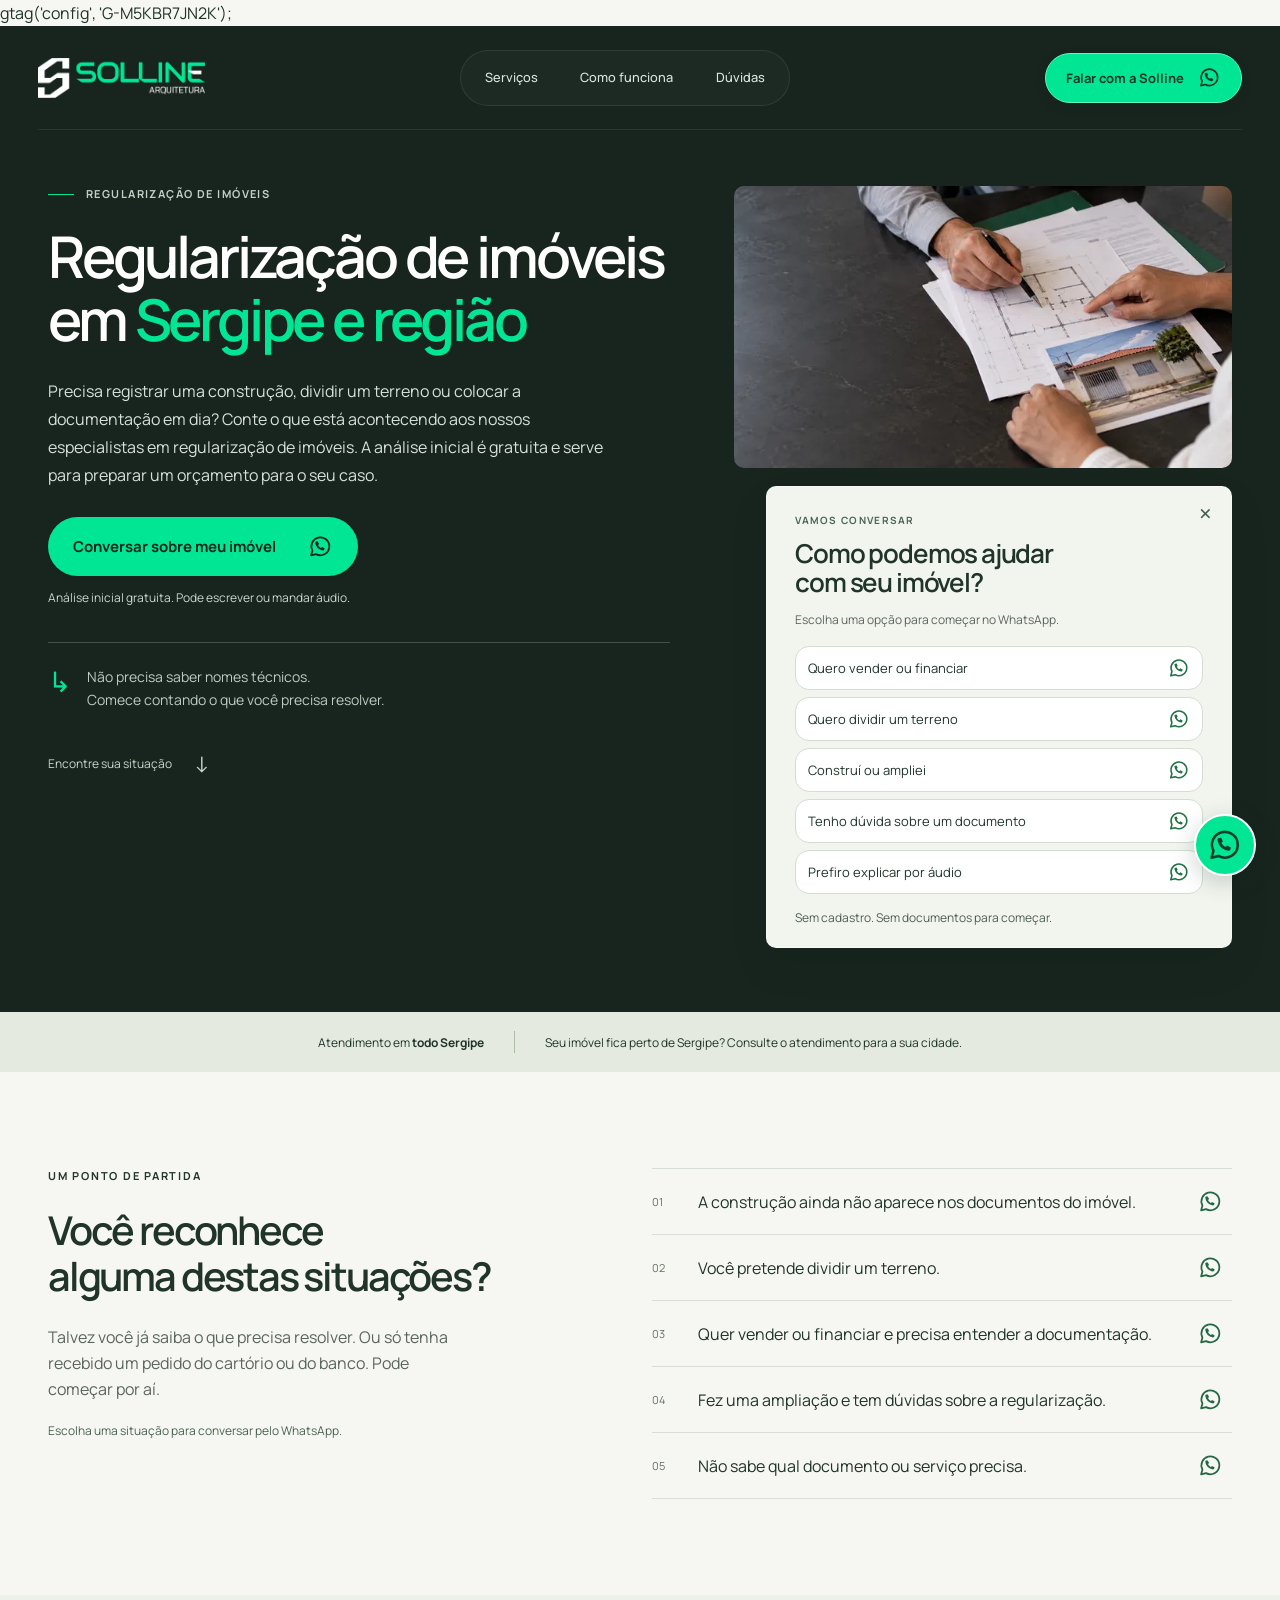
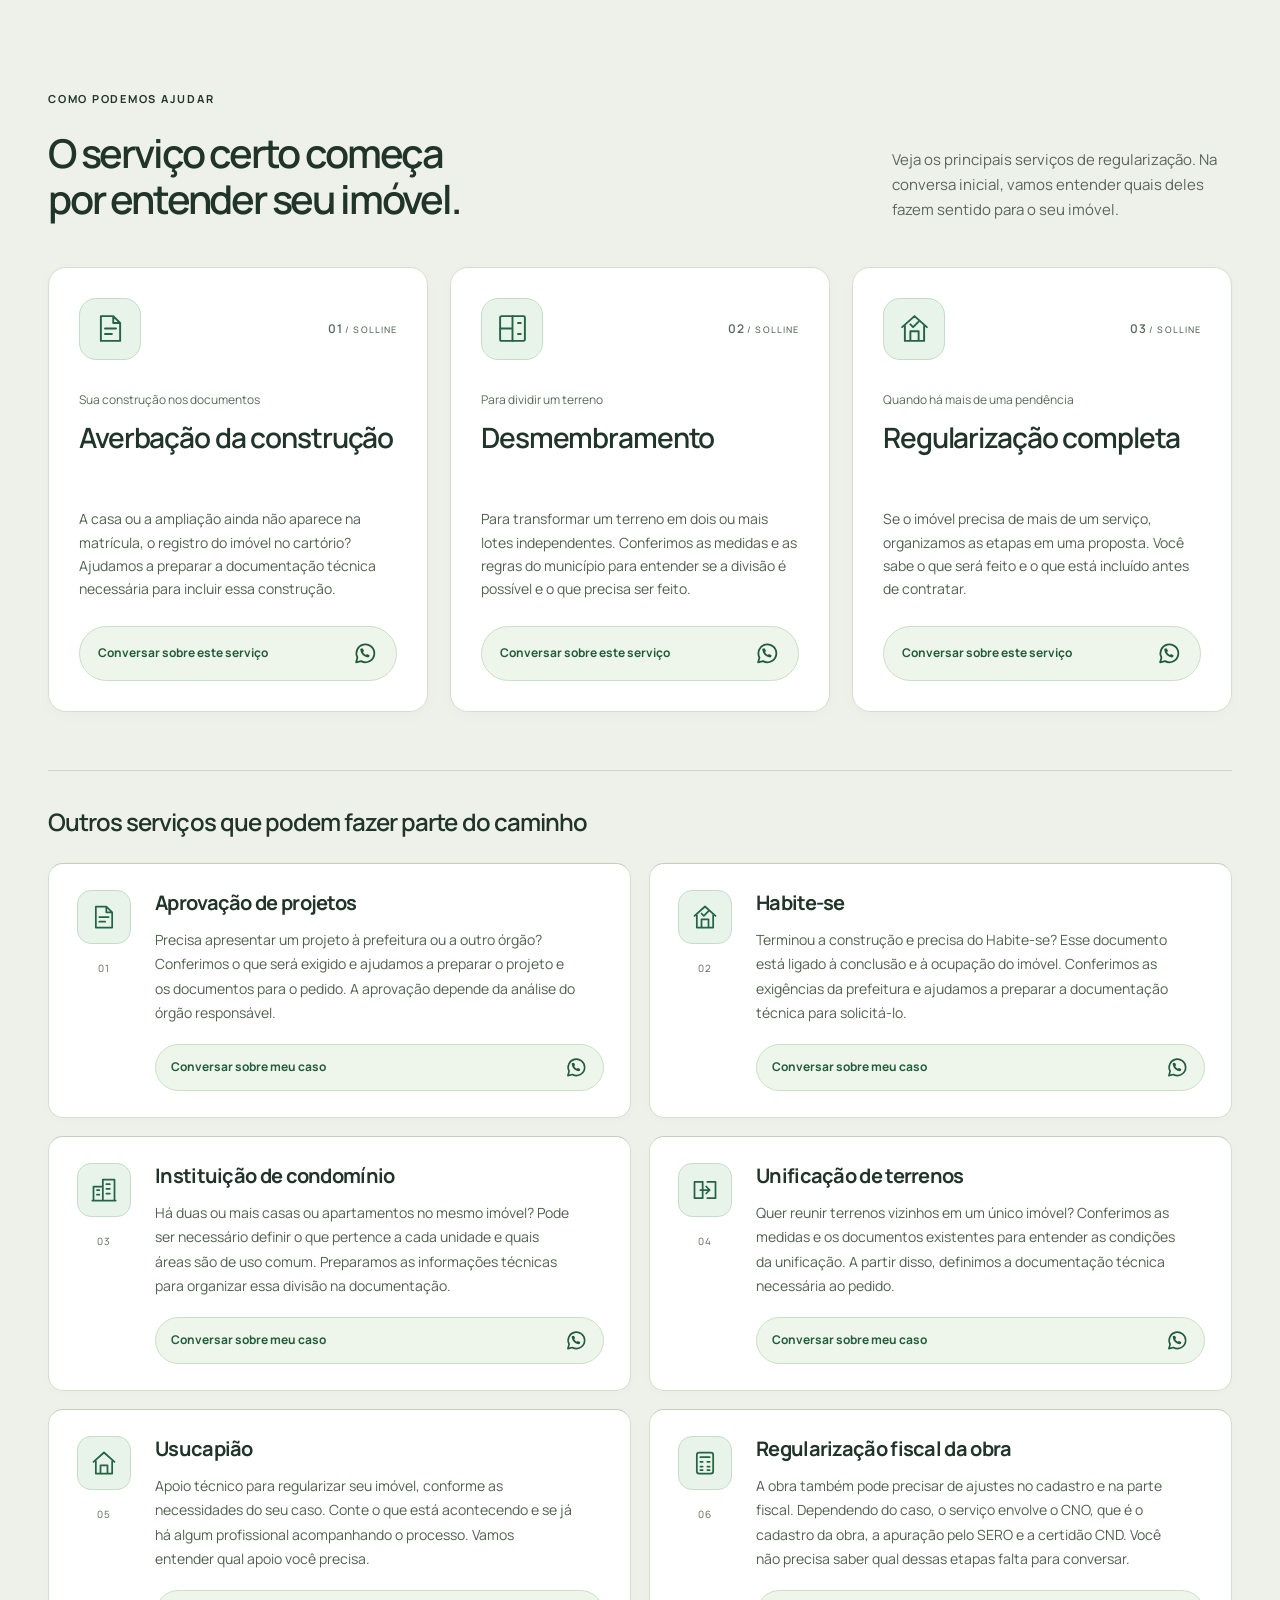
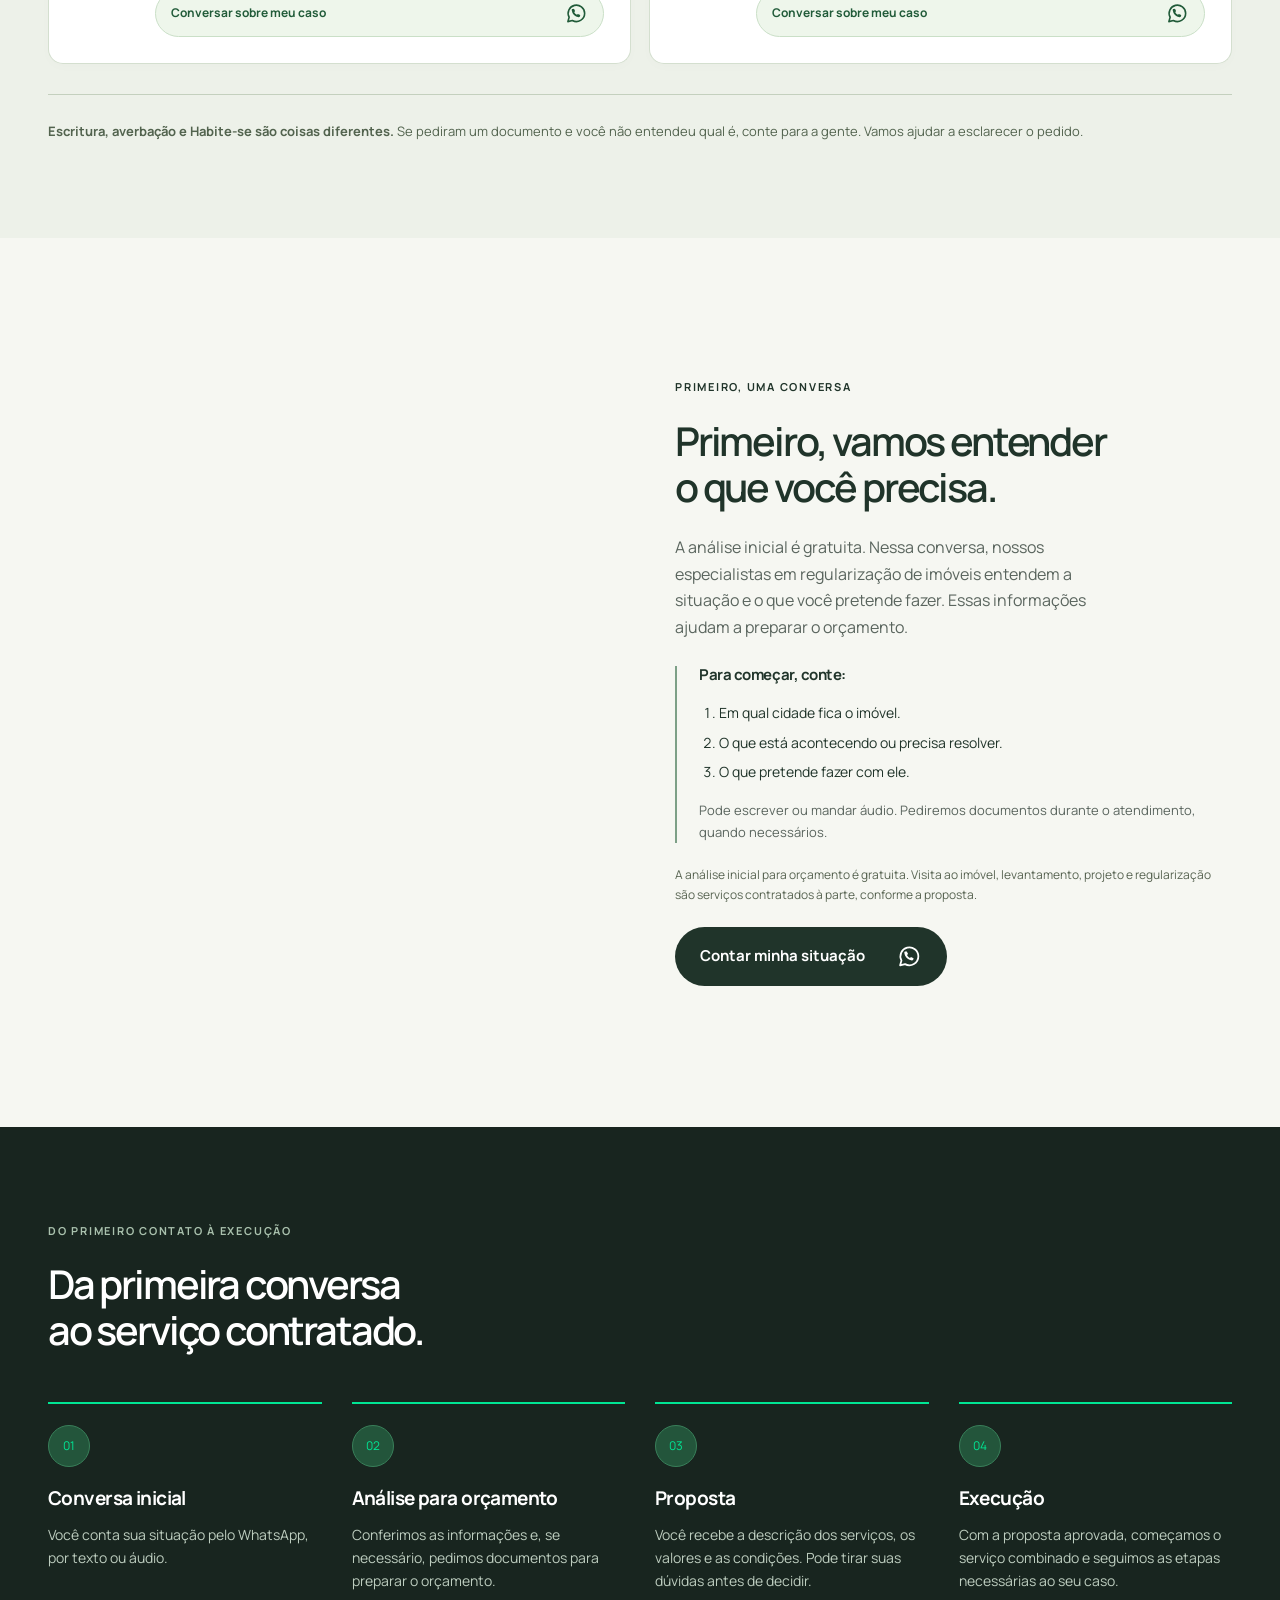
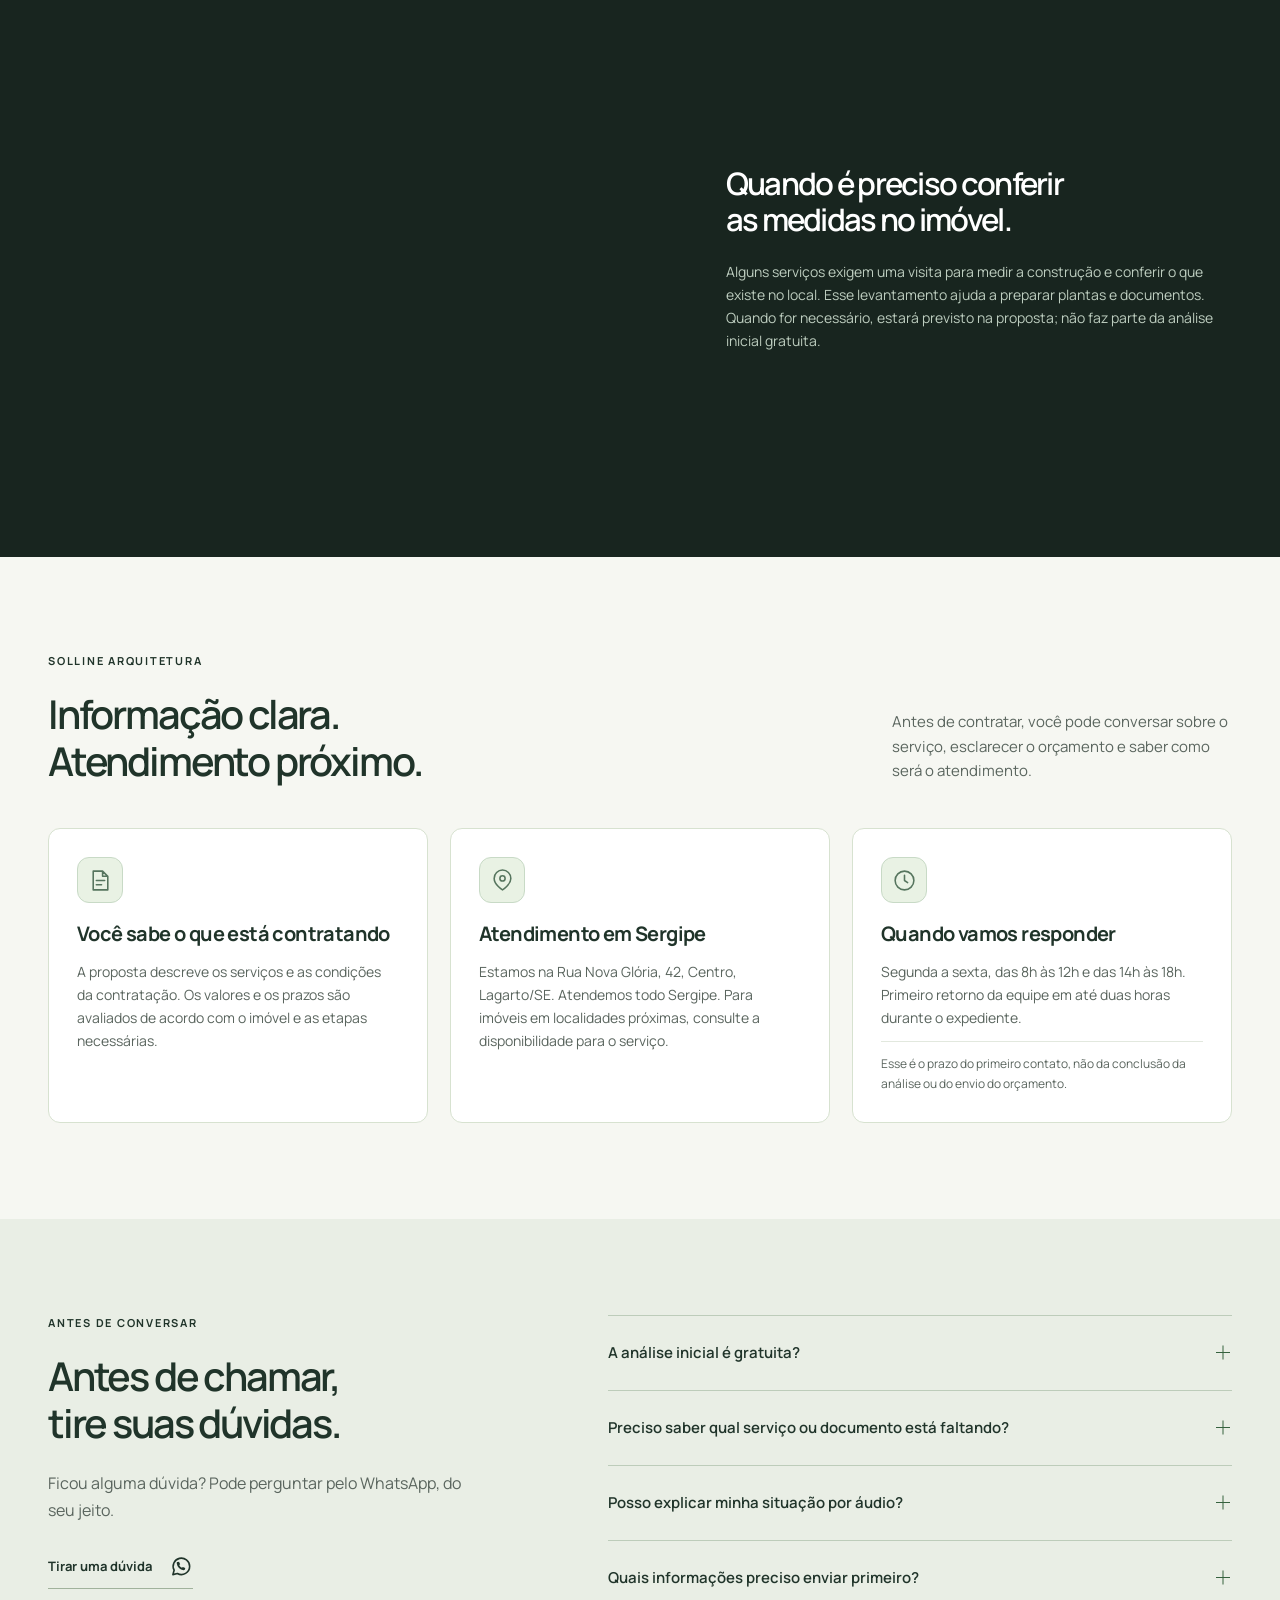
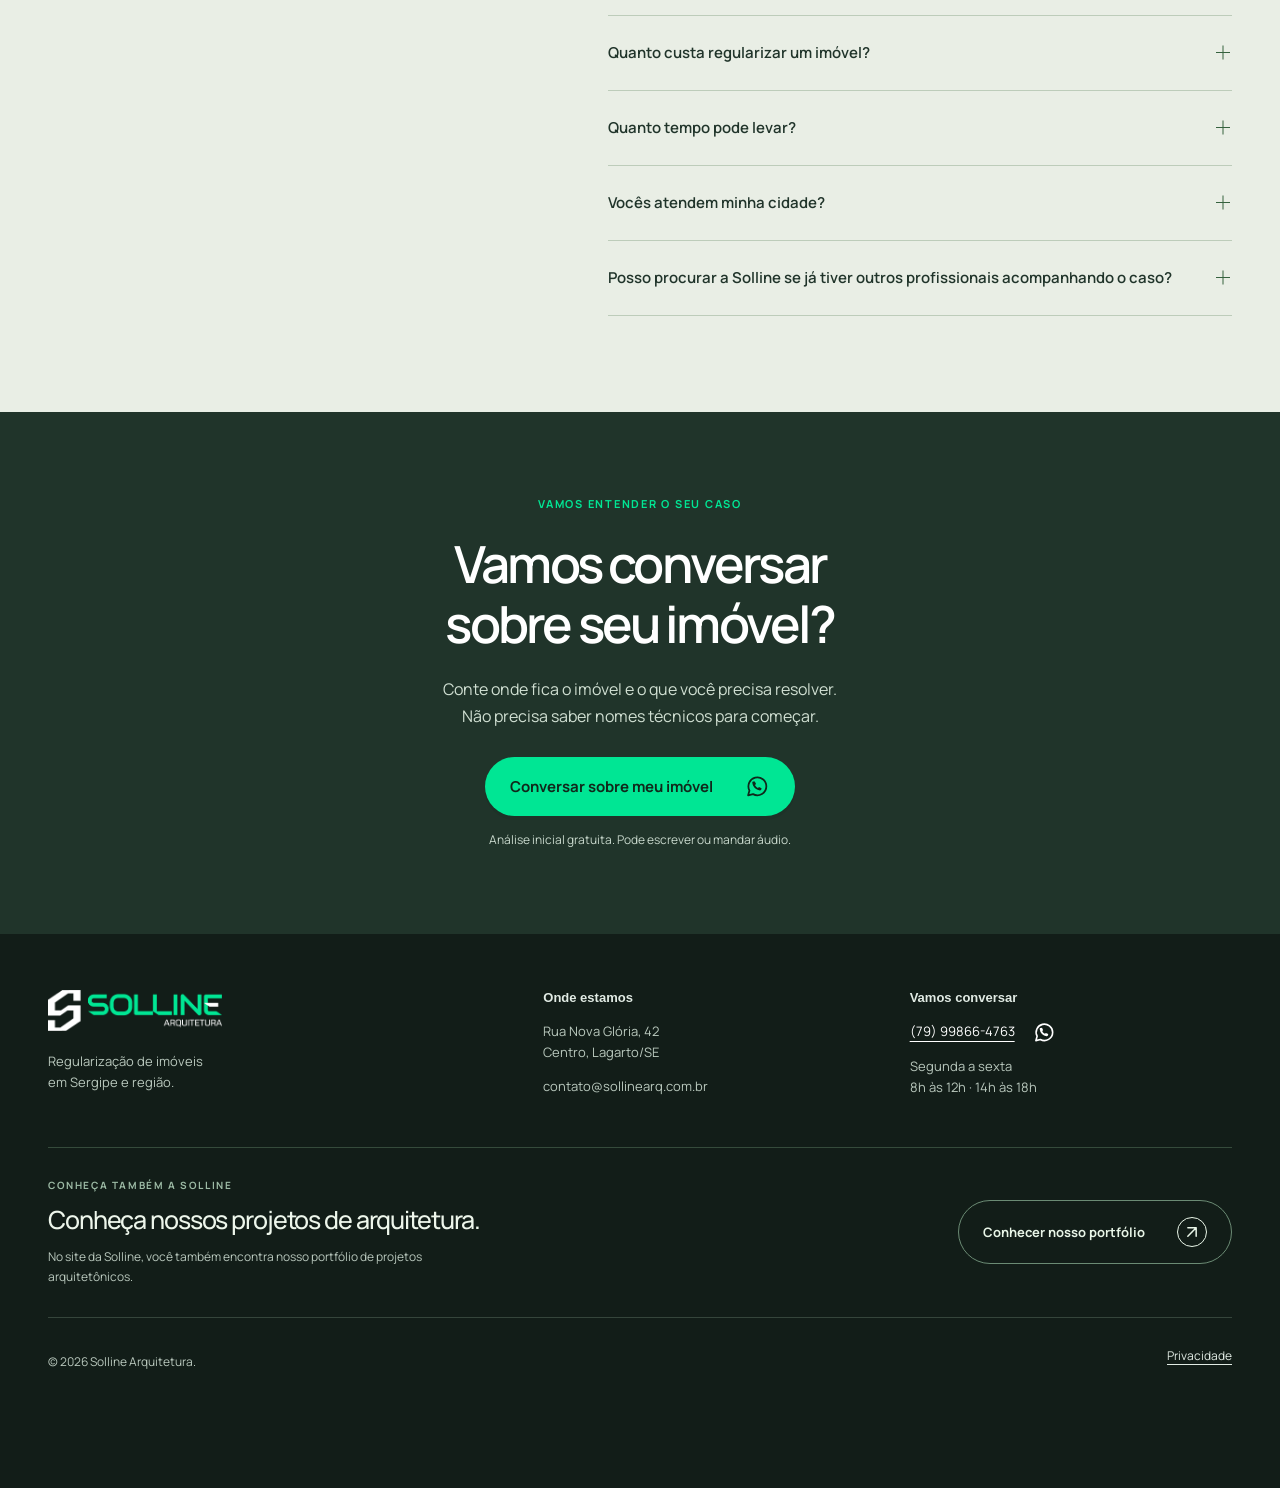
==== commit dda3d1e6: "Add files via upload" ====
--- a/regularizacao/index.html
+++ b/regularizacao/index.html
@@ -1,6 +1,18 @@
 <!doctype html>
 <html lang="pt-BR">
 <head>
+    <!-- Google tag (gtag.js) -->
+<script async src="https://www.googletagmanager.com/gtag/js?id=G-BTZF0JXV9M"></script>
+<script>
+  window.dataLayer = window.dataLayer || [];
+  function gtag(){dataLayer.push(arguments);}
+  gtag('js', new Date());
+
+  gtag('config', 'G-BTZF0JXV9M');
+</script>
+
+  gtag('config', 'G-M5KBR7JN2K');
+</script>
 <meta charset="utf-8"><meta name="viewport" content="width=device-width, initial-scale=1">
 <meta name="robots" content="noindex, nofollow">
 <title>Regularização de imóveis em Sergipe | Solline Arquitetura</title>
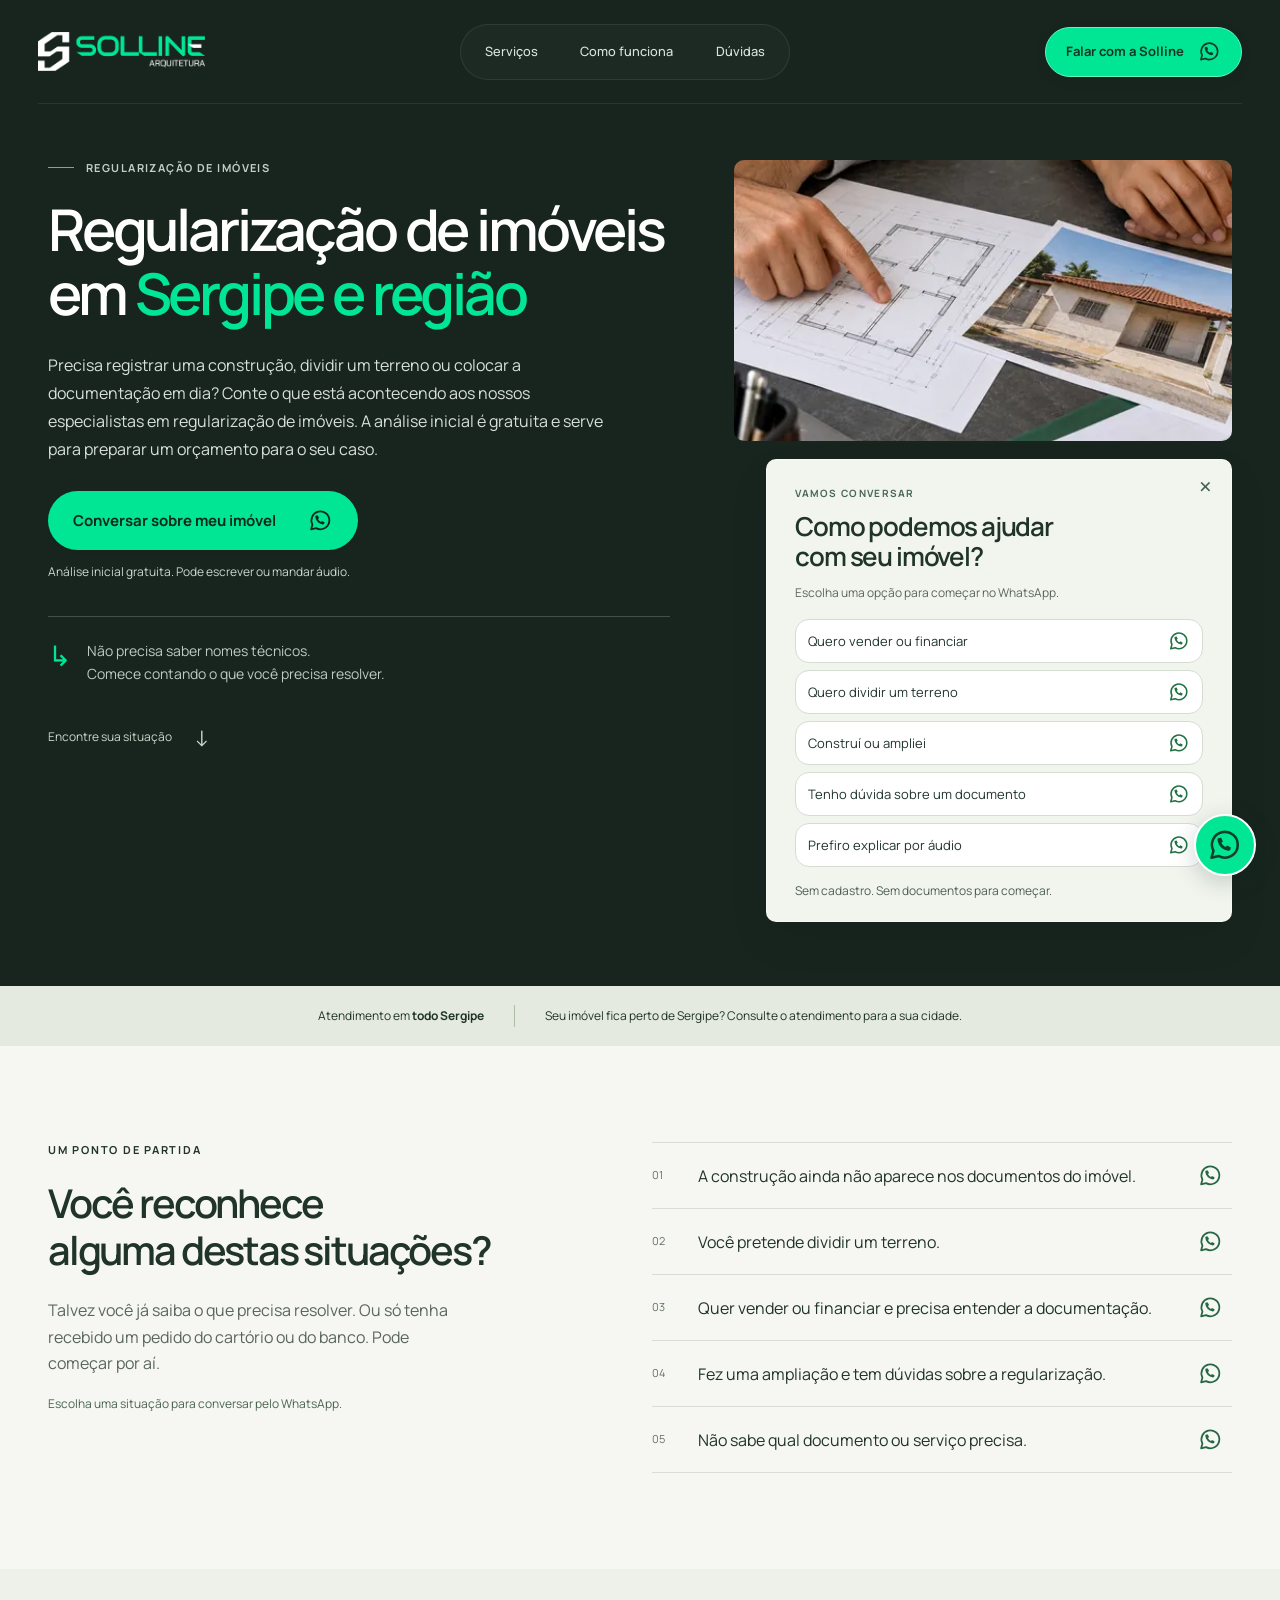
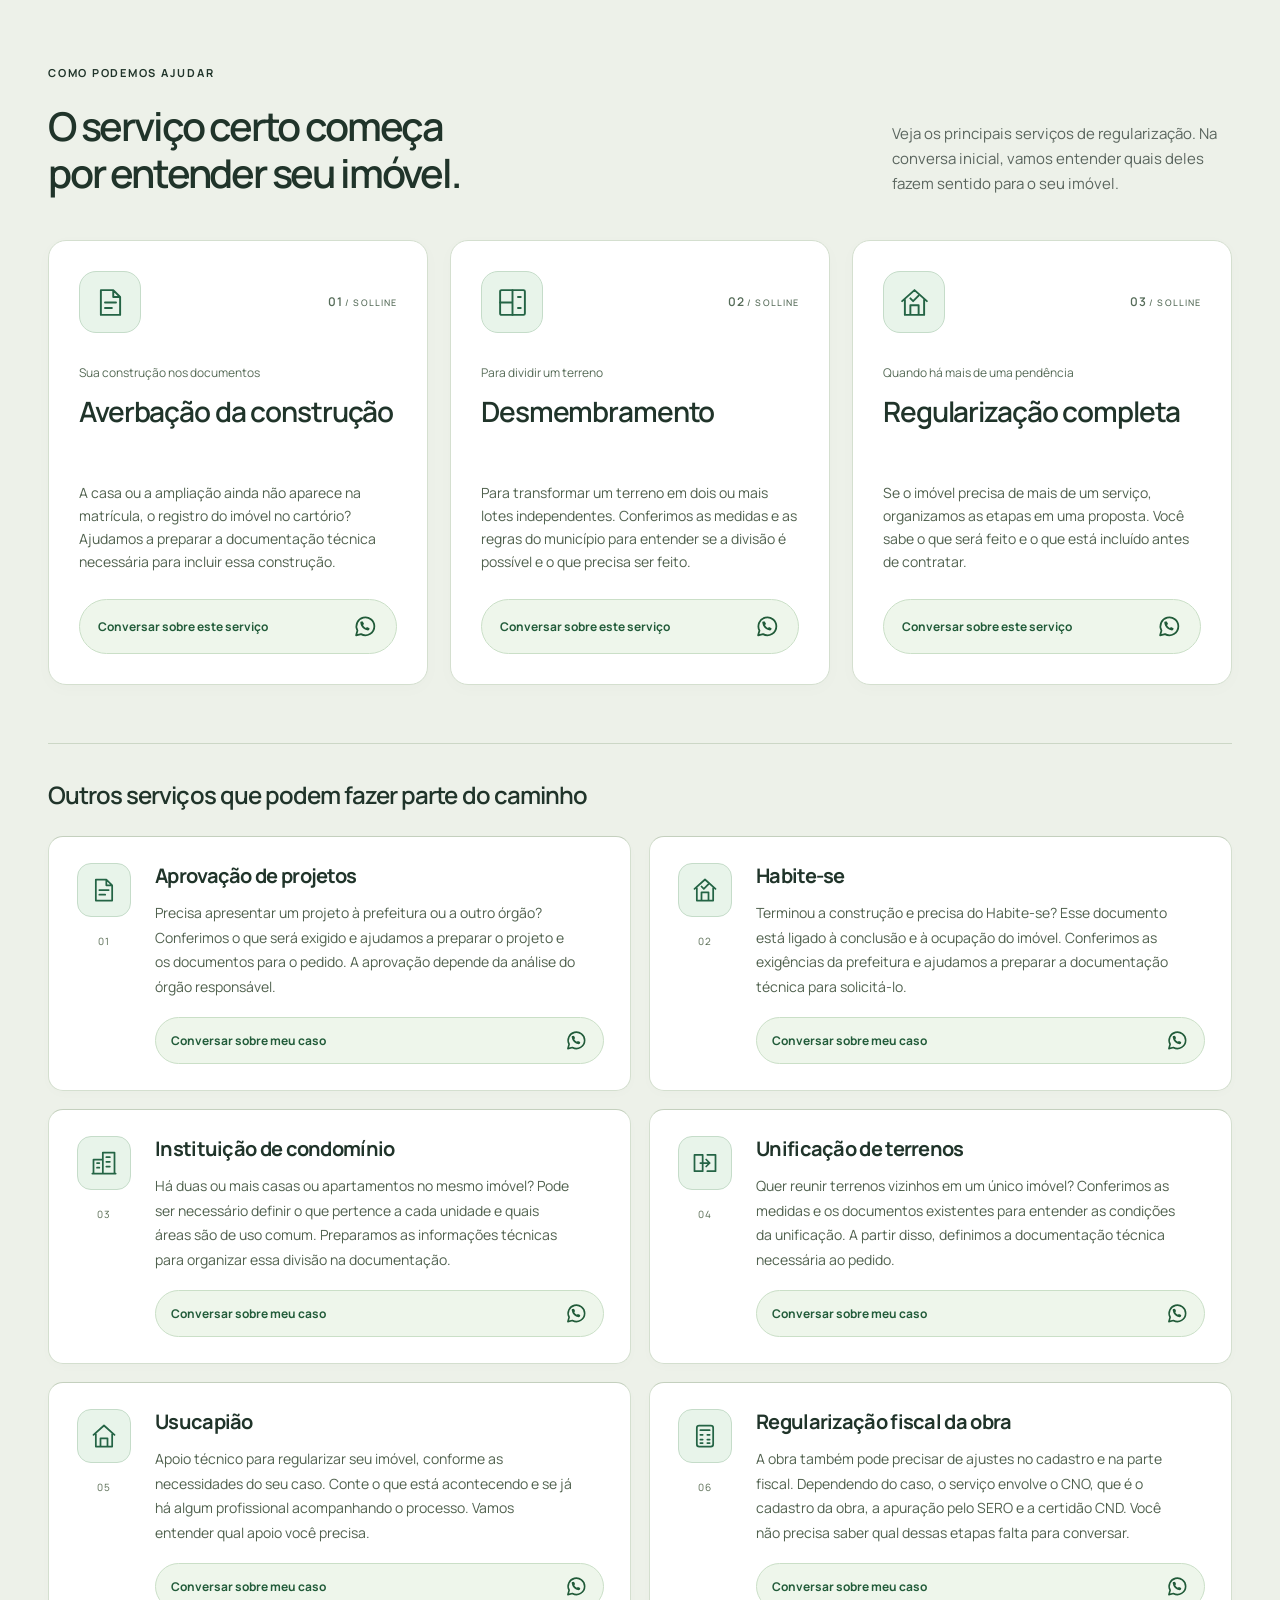
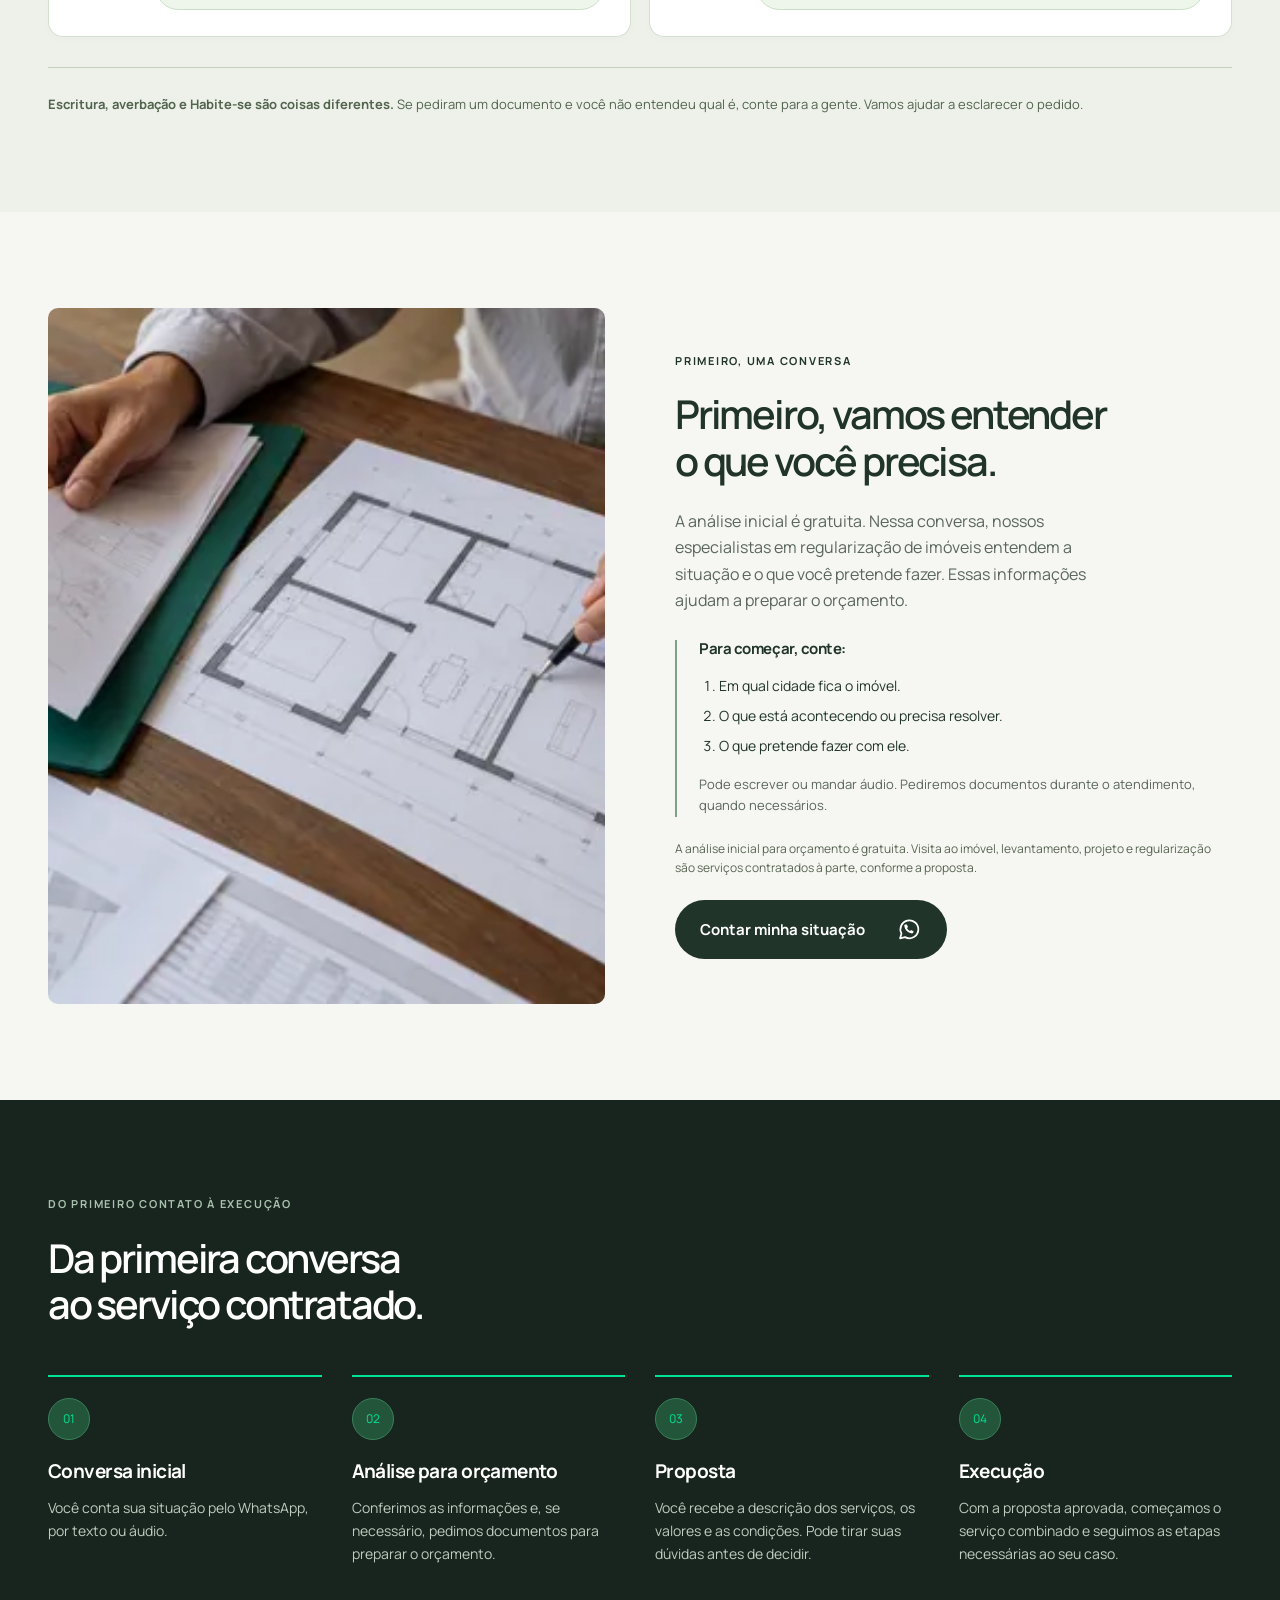
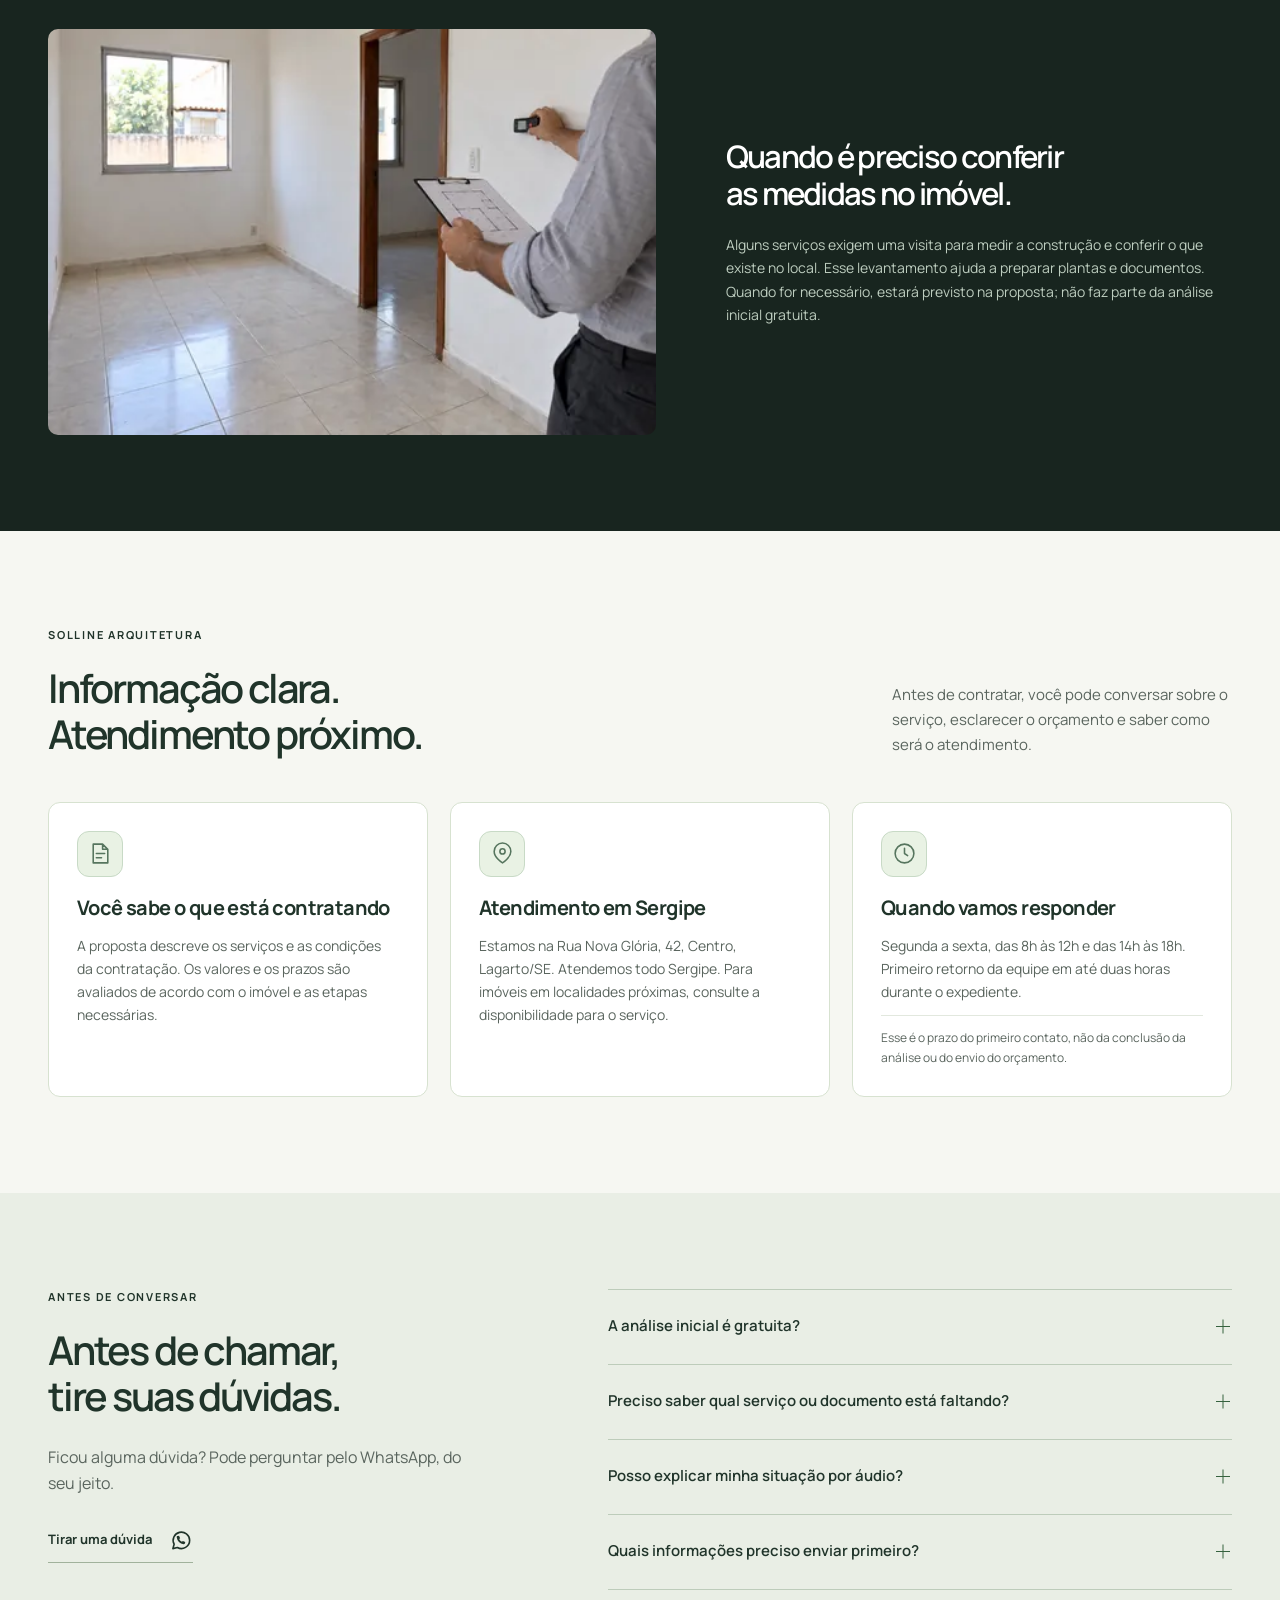
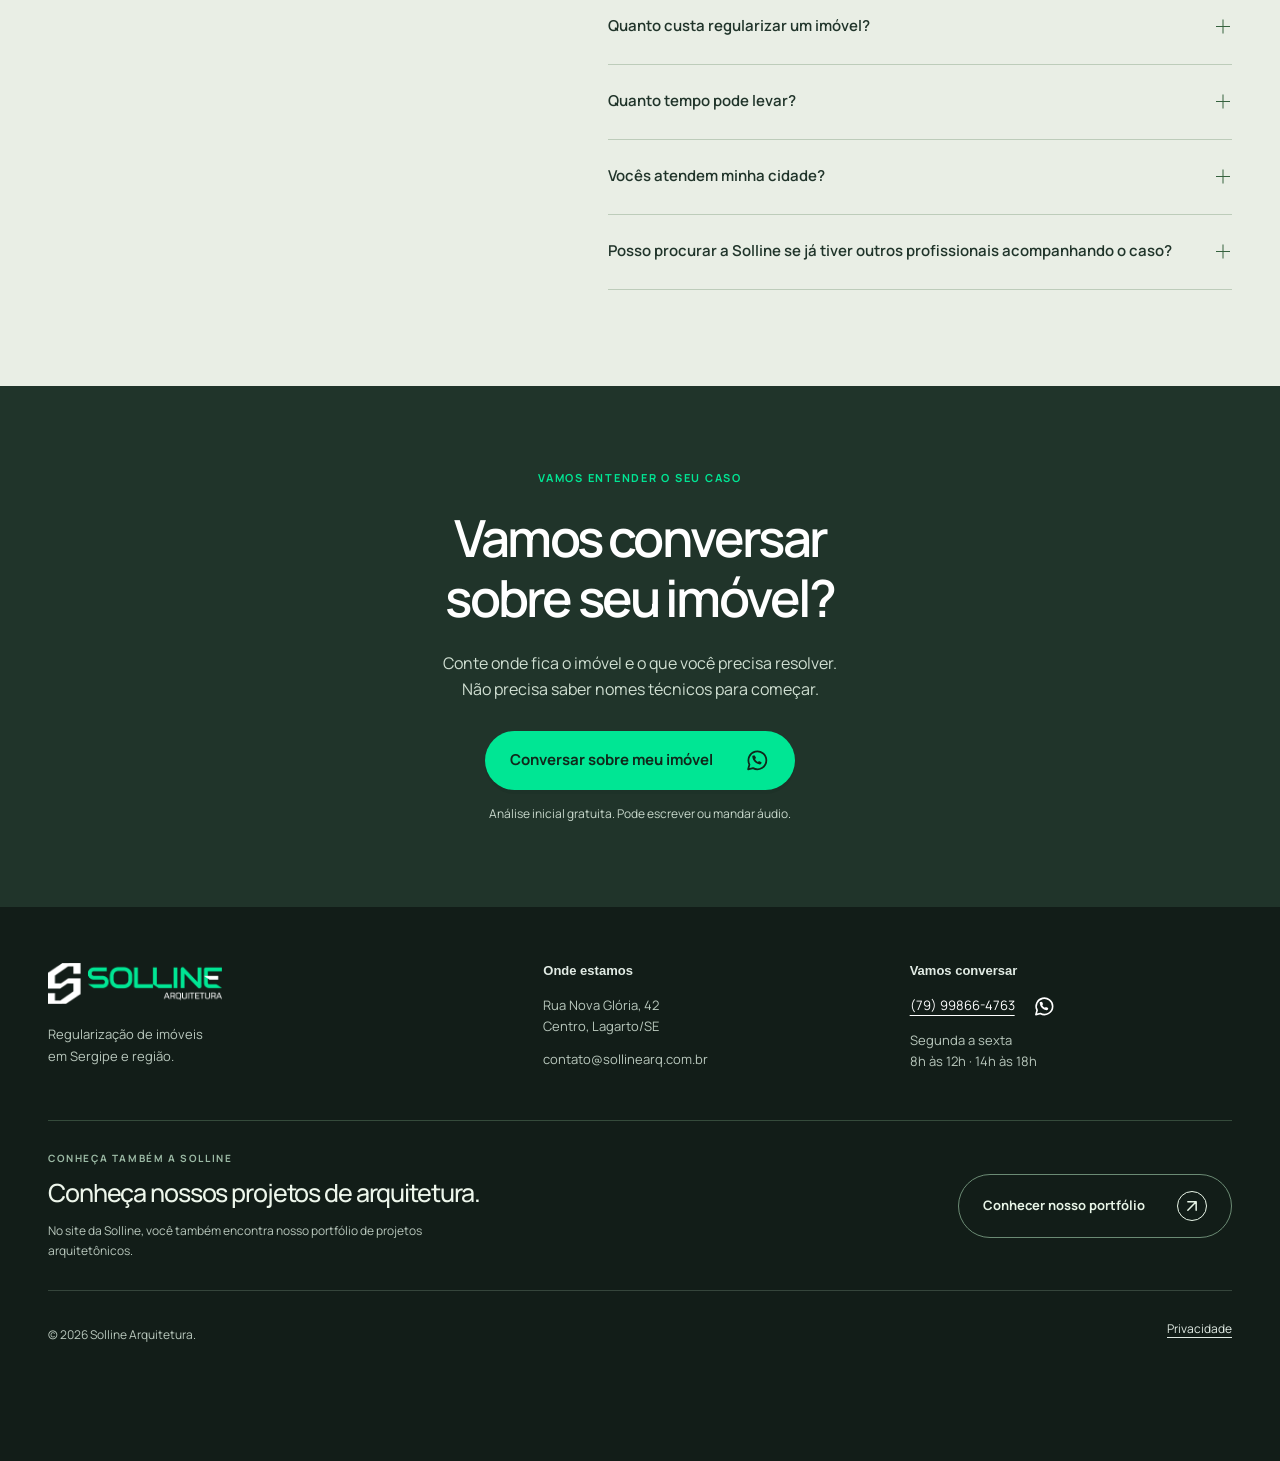
==== commit b9643524: "Add files via upload" ====
--- a/regularizacao/index.html
+++ b/regularizacao/index.html
@@ -11,7 +11,7 @@
   gtag('config', 'G-BTZF0JXV9M');
 </script>
 
-  gtag('config', 'G-M5KBR7JN2K');
+
 </script>
 <meta charset="utf-8"><meta name="viewport" content="width=device-width, initial-scale=1">
 <meta name="robots" content="noindex, nofollow">
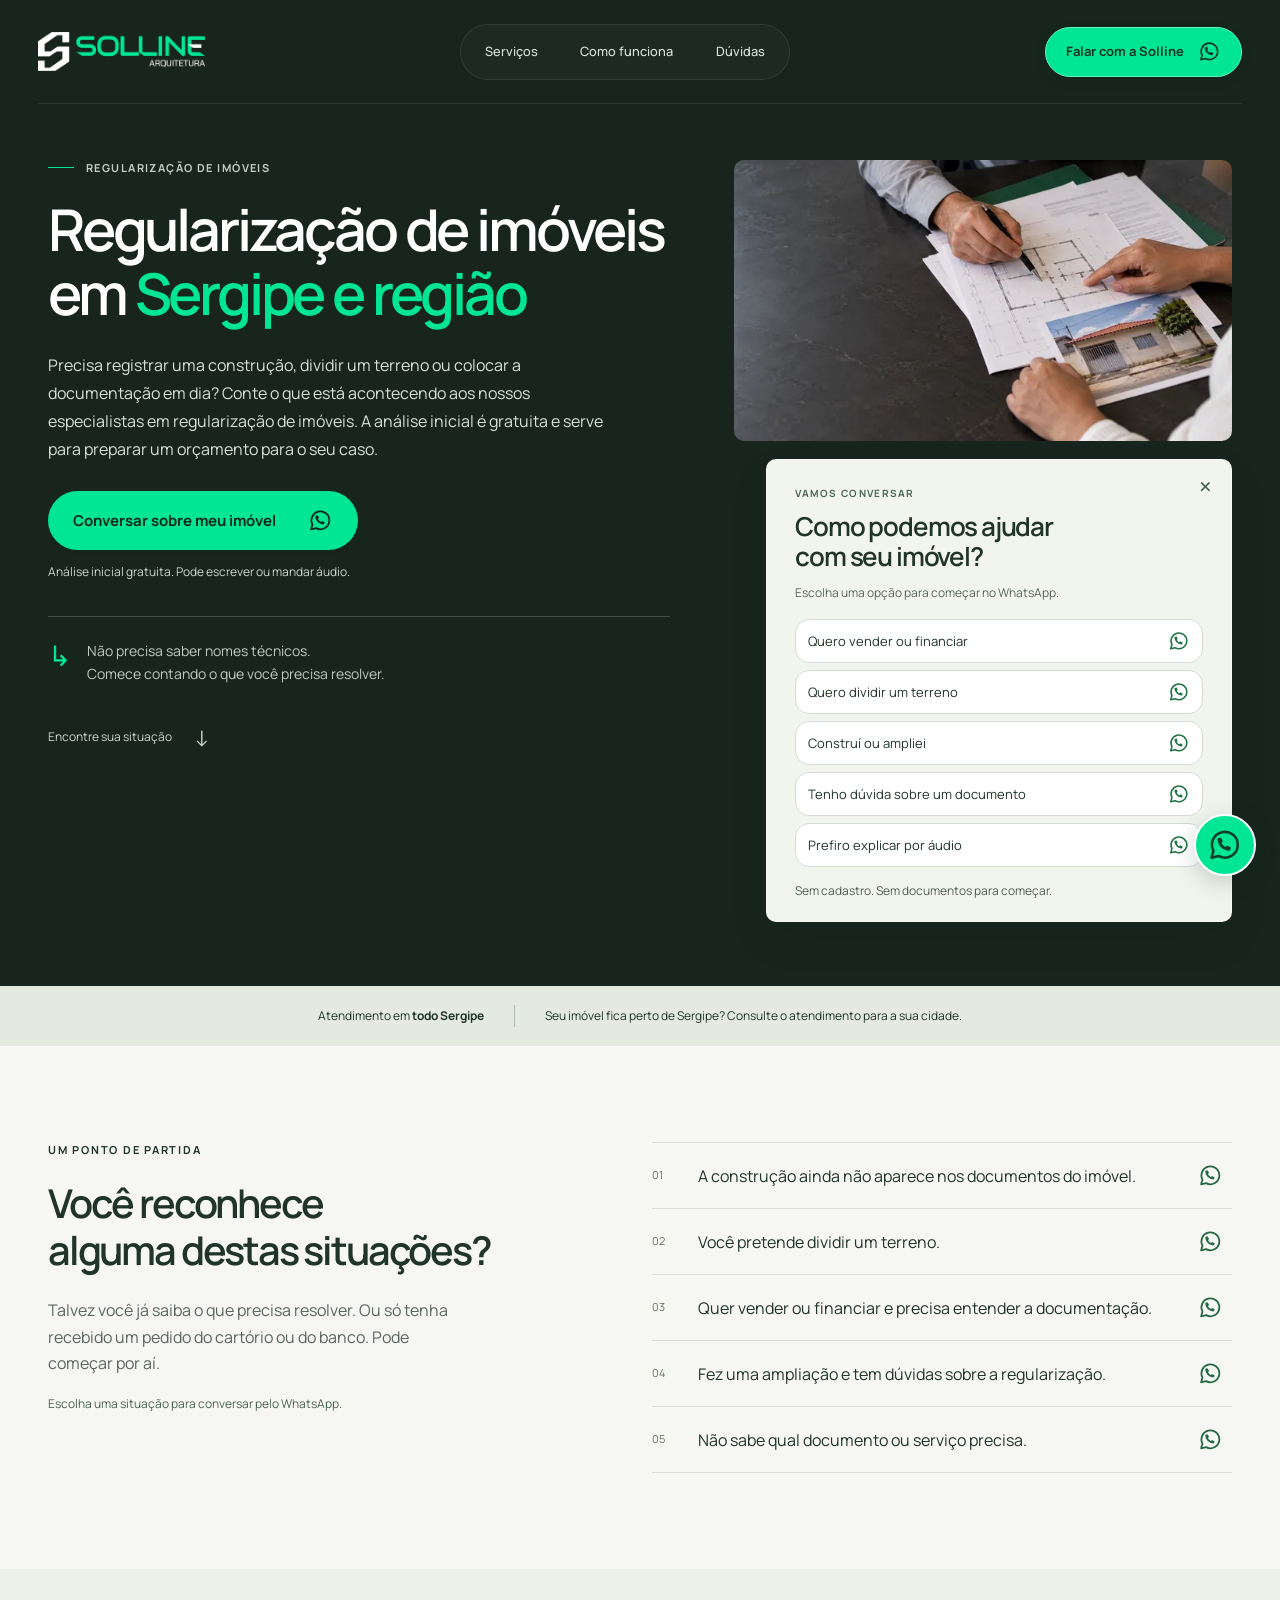
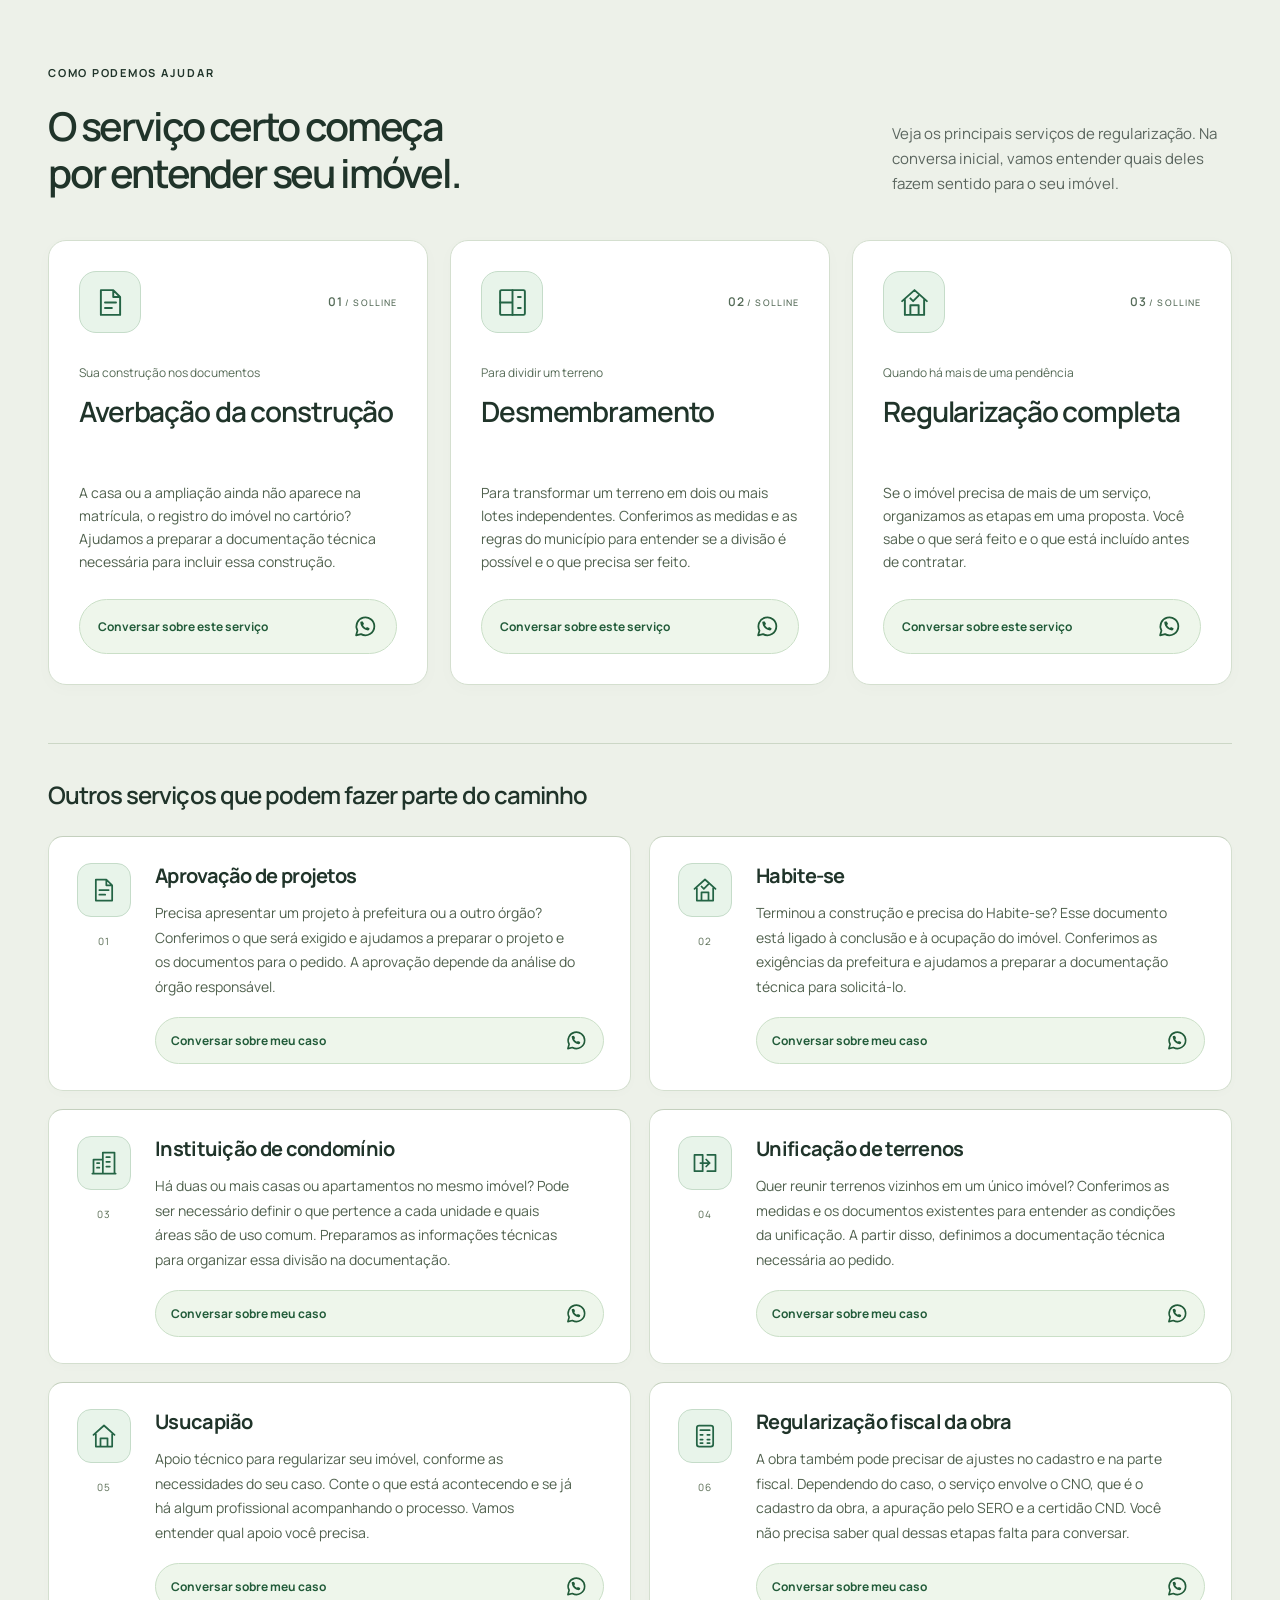
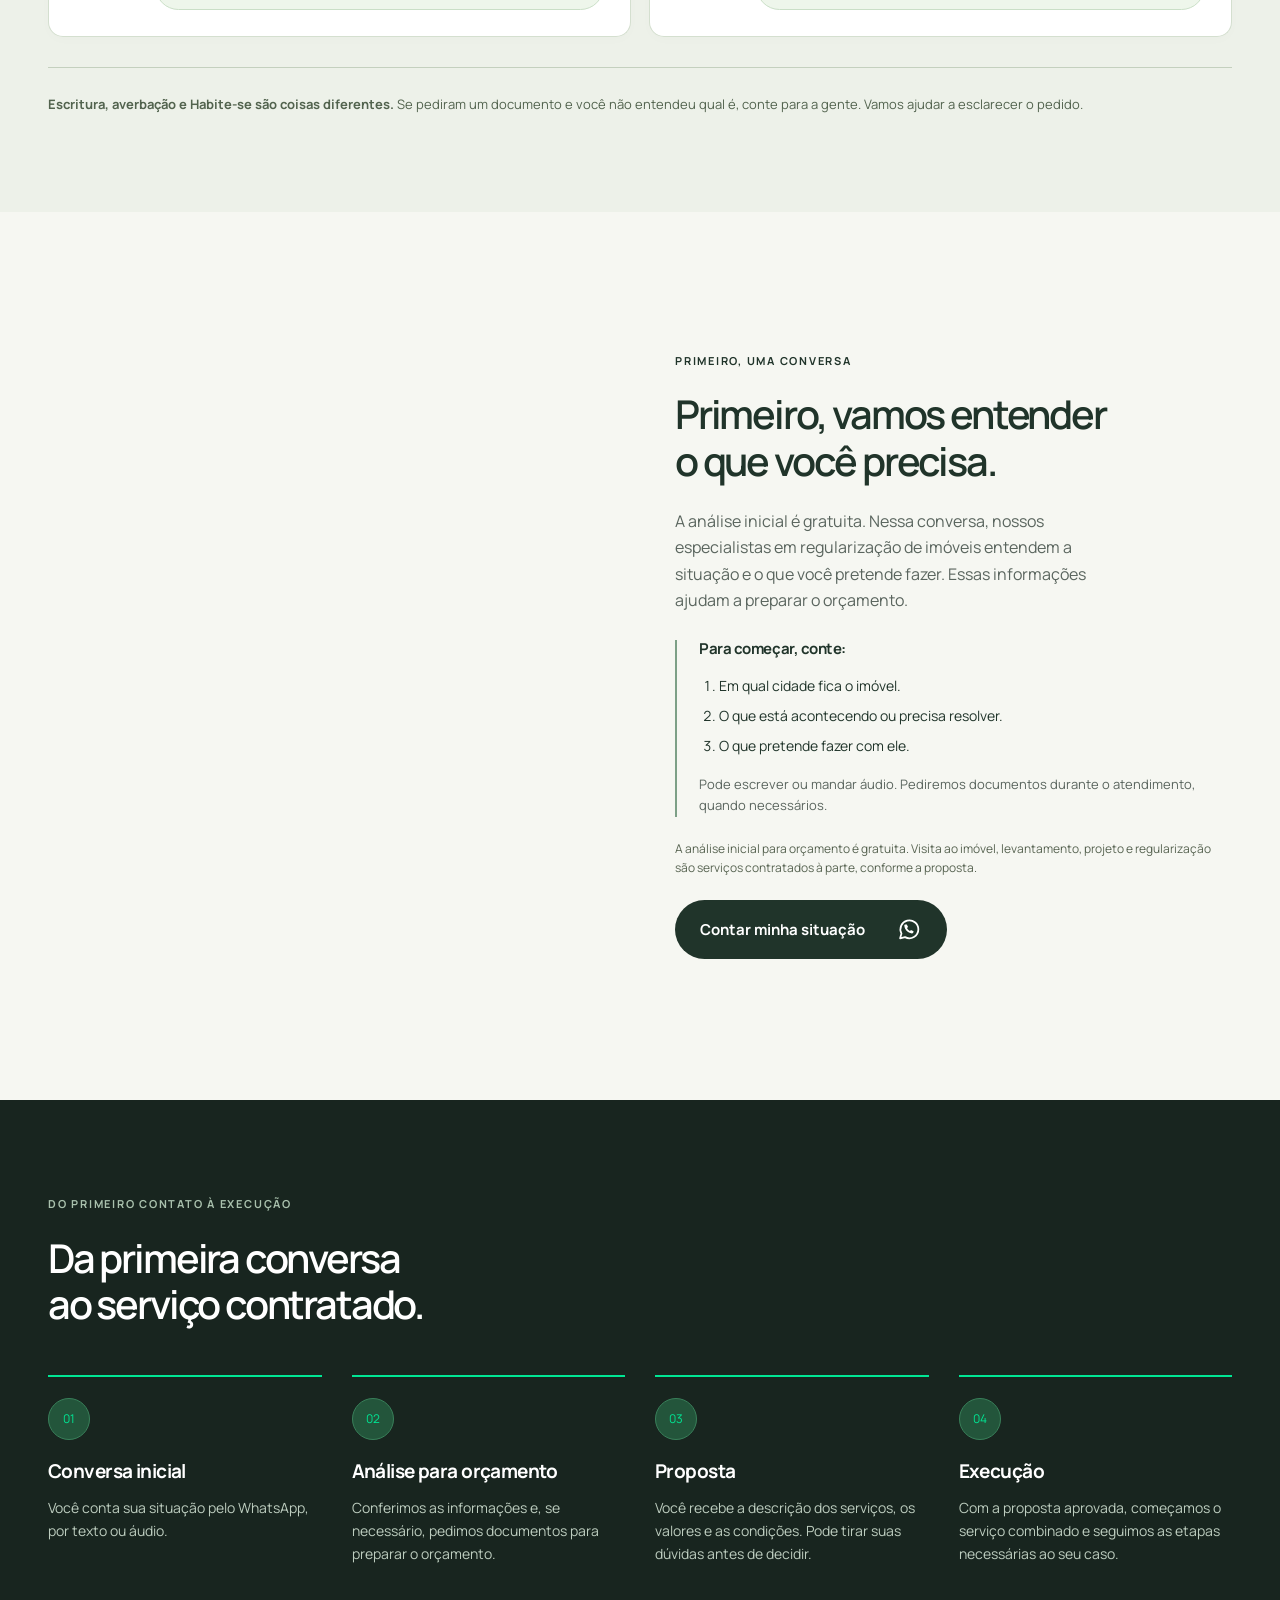
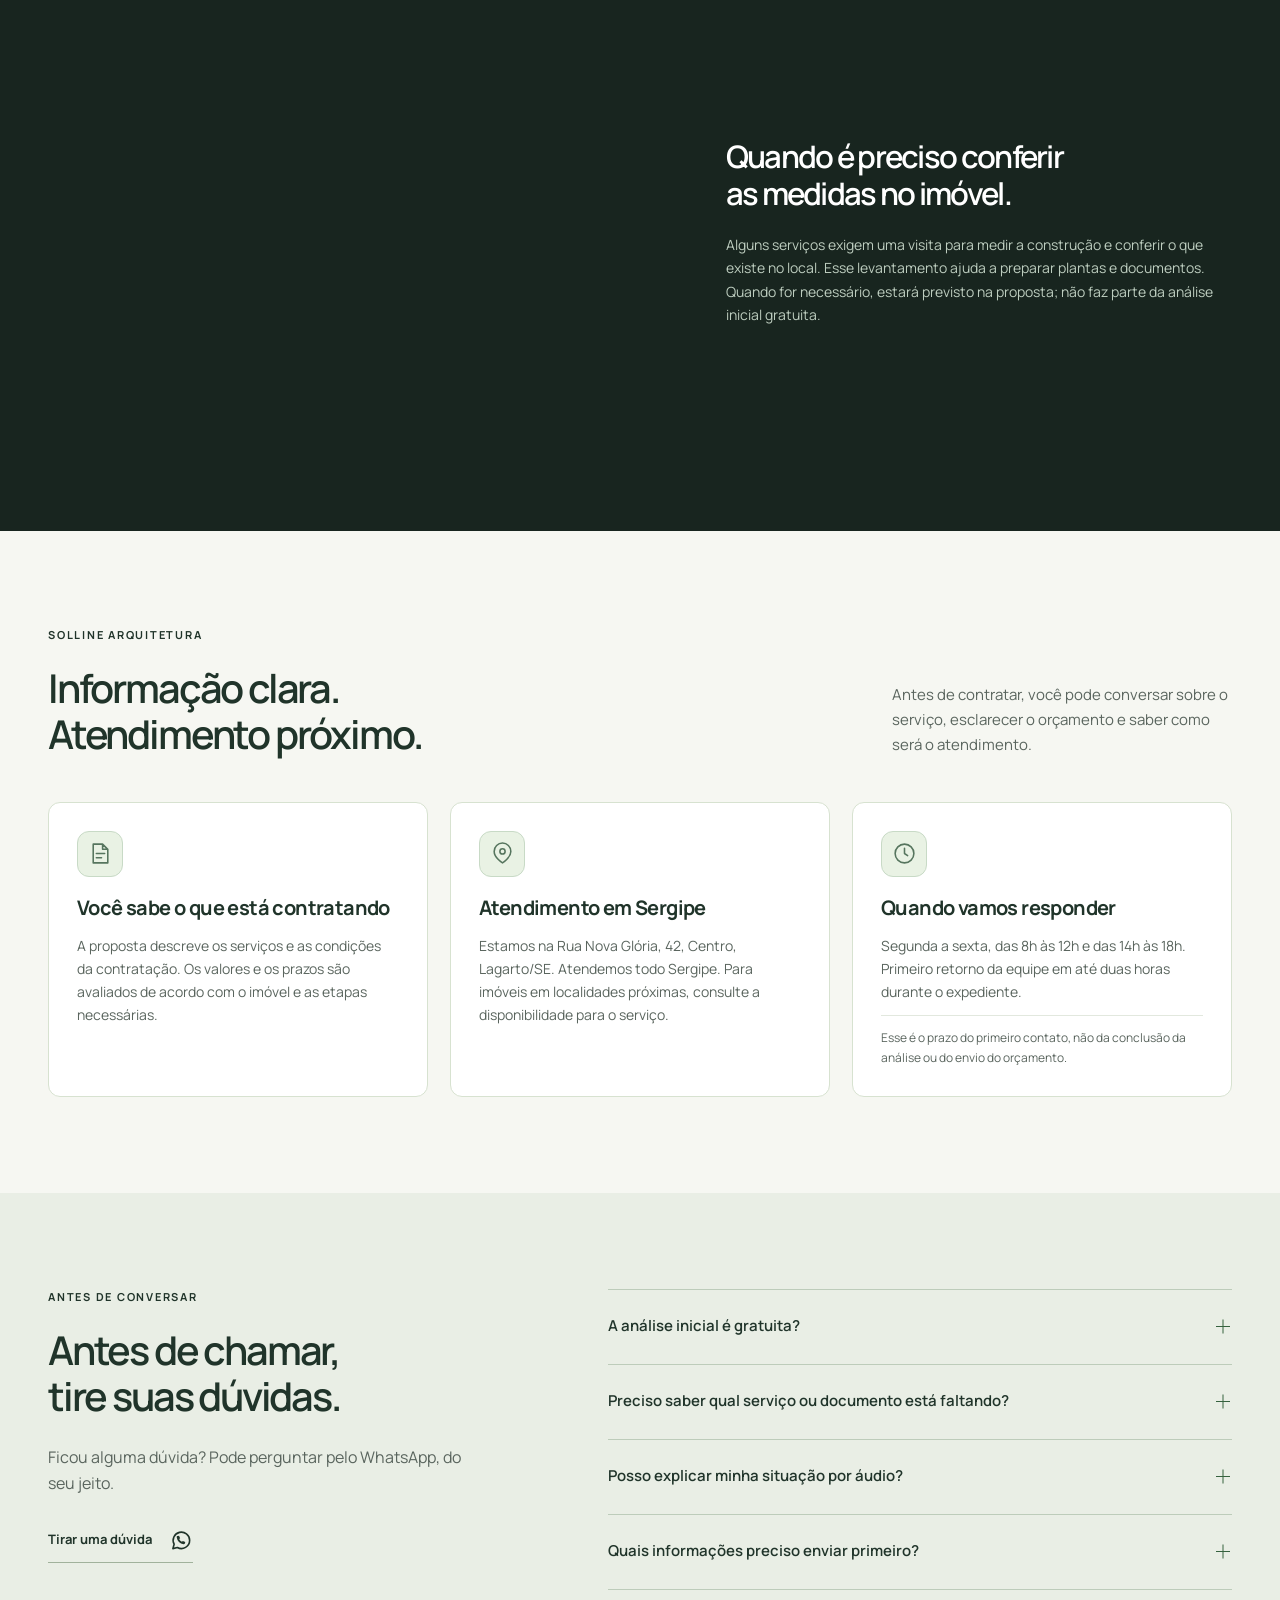
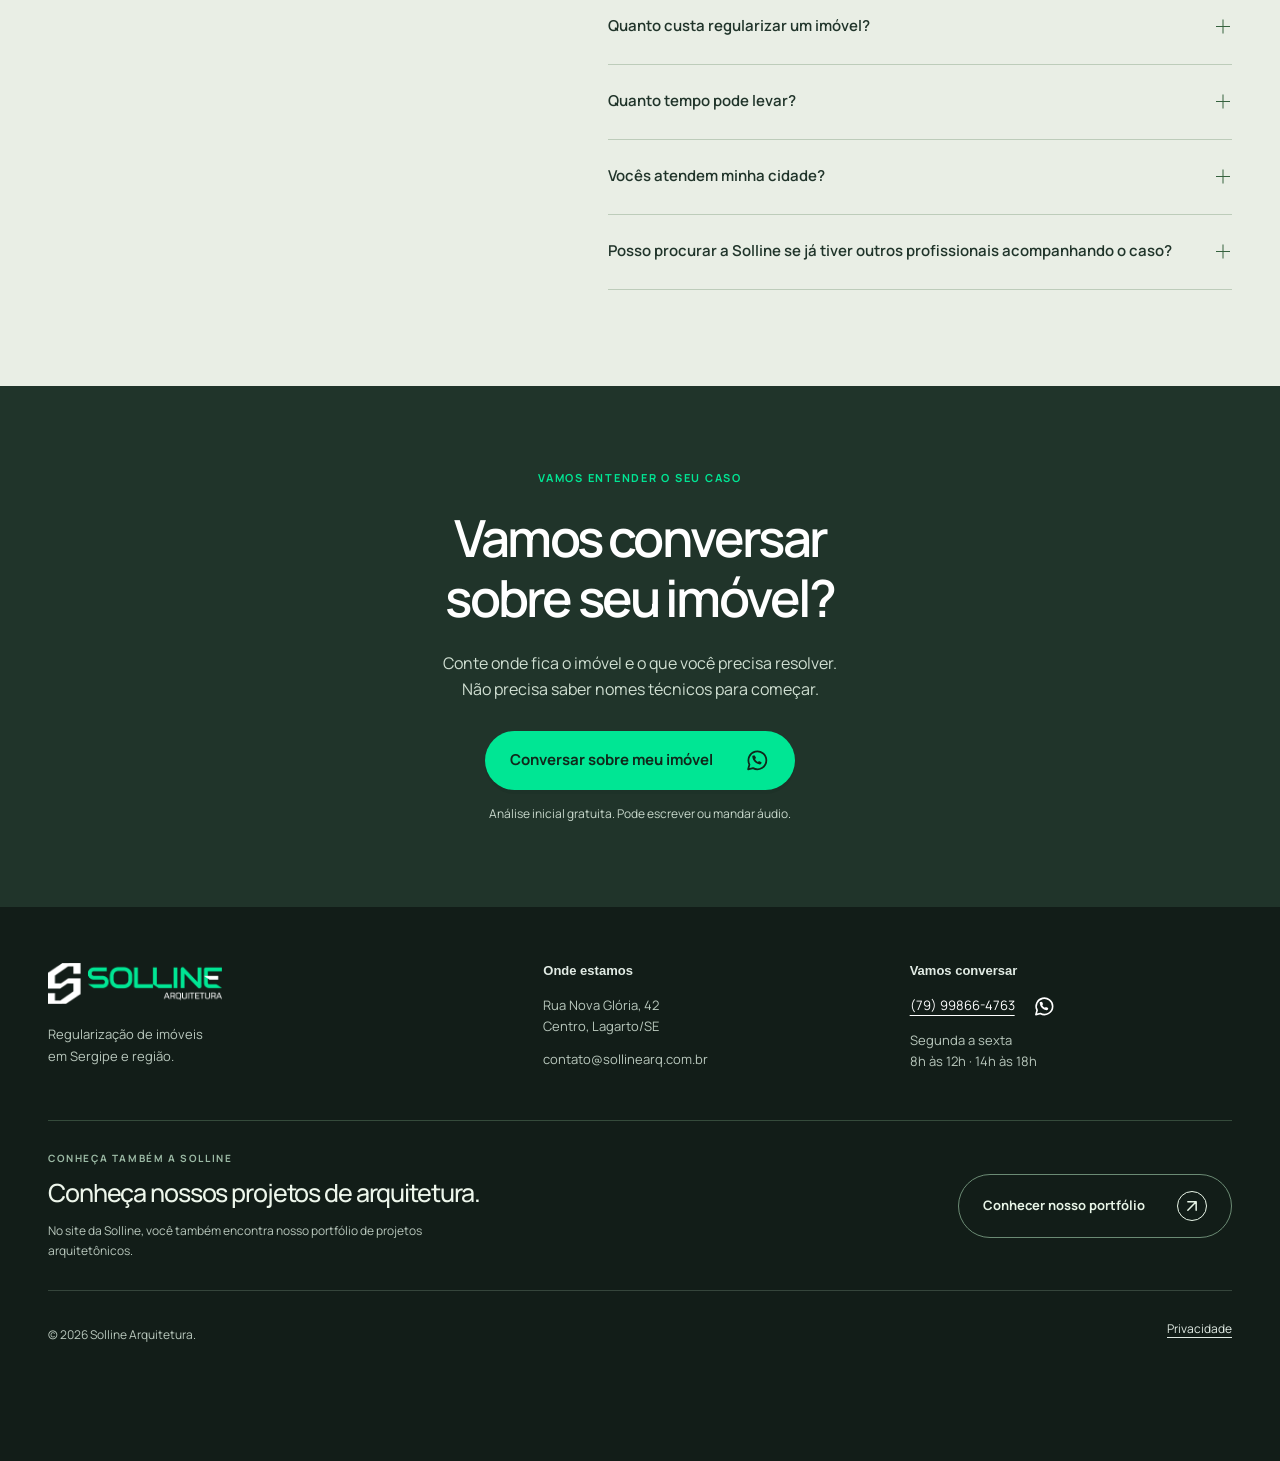
==== commit d28963f0: "Update index.html" ====
--- a/regularizacao/index.html
+++ b/regularizacao/index.html
@@ -1,16 +1,14 @@
 <!doctype html>
 <html lang="pt-BR">
 <head>
-    <!-- Google tag (gtag.js) -->
-<script async src="https://www.googletagmanager.com/gtag/js?id=G-BTZF0JXV9M"></script>
-<script>
-  window.dataLayer = window.dataLayer || [];
-  function gtag(){dataLayer.push(arguments);}
-  gtag('js', new Date());
-
-  gtag('config', 'G-BTZF0JXV9M');
-</script>
-
+<!-- Google Tag Manager -->
+<script>(function(w,d,s,l,i){w[l]=w[l]||[];w[l].push({'gtm.start':
+new Date().getTime(),event:'gtm.js'});var f=d.getElementsByTagName(s)[0],
+j=d.createElement(s),dl=l!='dataLayer'?'&l='+l:'';j.async=true;j.src=
+'https://www.googletagmanager.com/gtm.js?id='+i+dl;f.parentNode.insertBefore(j,f);
+})(window,document,'script','dataLayer','GTM-K6K2ZRN');</script>
+<!-- End Google Tag Manager -->    
+    
 
 </script>
 <meta charset="utf-8"><meta name="viewport" content="width=device-width, initial-scale=1">
@@ -23,6 +21,11 @@
 <meta property="og:type" content="website"><meta property="og:locale" content="pt_BR"><meta property="og:site_name" content="Solline Arquitetura"><meta property="og:title" content="Regularização de imóveis em Sergipe | Solline Arquitetura"><meta property="og:description" content="Conte o que precisa resolver no seu imóvel. Análise inicial gratuita para orçamento, sem cadastro e com atendimento pelo WhatsApp."><meta property="og:url" content="https://sollinearq.com.br/regularizacao-de-imoveis/">
 </head>
 <body>
+    <!-- Google Tag Manager (noscript) -->
+<noscript><iframe src="https://www.googletagmanager.com/ns.html?id=GTM-K6K2ZRN"
+height="0" width="0" style="display:none;visibility:hidden"></iframe></noscript>
+<!-- End Google Tag Manager (noscript) -->
+    
 <svg xmlns="http://www.w3.org/2000/svg" width="0" height="0" class="icon-definitions" aria-hidden="true" focusable="false"><symbol id="whatsapp-mark" viewBox="0 0 24 24"><path d="M20.5 11.8a8.6 8.6 0 0 1-12.8 7.5L3 20.5l1.3-4.6a8.6 8.6 0 1 1 16.2-4.1Z" fill="none" stroke="currentColor" stroke-width="1.7" stroke-linejoin="round"/><path d="m8.3 7.3 1.1-.2 1.2 2.5-1 .9c.7 1.4 1.5 2.2 2.9 2.9l.9-1 2.5 1.2-.2 1.1c-.1.7-.7 1.2-1.4 1.1-4.1-.6-6.7-3.2-7.3-7.3-.1-.7.4-1.3 1.3-1.2Z" fill="currentColor"/></symbol></svg>
 <a class="skip-link" href="#conteudo">Pular para o conteúdo</a>
 <header class="header"><div class="container header-inner"><a href="#inicio" aria-label="Solline Arquitetura — início"><img class="logo" src="assets/images/logo-solline-hd.png" width="745" height="176" alt="Solline Arquitetura"></a><button class="mobile-menu-toggle" type="button" aria-label="Abrir menu de navegação" aria-expanded="false" aria-controls="header-navigation header-whatsapp"><span>Menu</span><svg width="24" height="24" viewBox="0 0 24 24" fill="currentColor" aria-hidden="true"><circle cx="5" cy="12" r="2"/><circle cx="12" cy="12" r="2"/><circle cx="19" cy="12" r="2"/></svg></button><nav id="header-navigation" aria-label="Navegação principal"><a href="#servicos">Serviços</a><a href="#etapas">Como funciona</a><a href="#duvidas">Dúvidas</a></nav><a class="header-contact" id="header-whatsapp" href="https://wa.me/5579998664763?text=Ol%C3%A1!%20Quero%20conversar%20sobre%20a%20regulariza%C3%A7%C3%A3o%20do%20meu%20im%C3%B3vel%20e%20pedir%20uma%20an%C3%A1lise%20inicial%20gratuita." target="_blank" rel="noopener noreferrer" data-contact data-contact-id="contato-01" aria-label="Falar com a Solline pelo WhatsApp"><span class="header-contact-label">Falar com a Solline</span><span class="header-contact-short" aria-hidden="true">Conversar</span><span class="wa-icon" aria-hidden="true"><svg viewBox="0 0 24 24" focusable="false"><use href="#whatsapp-mark"/></svg></span></a></div></header>
@@ -43,4 +46,4 @@
 </main>
 <footer><div class="container footer-grid"><div><img class="logo" src="assets/images/logo-solline-hd.png" width="745" height="176" alt="Solline Arquitetura"><p>Regularização de imóveis<br>em Sergipe e região.</p></div><div><h2>Onde estamos</h2><address>Rua Nova Glória, 42<br>Centro, Lagarto/SE</address><p>contato@sollinearq.com.br</p></div><div><h2>Vamos conversar</h2><a class="footer-contact" href="https://wa.me/5579998664763?text=Ol%C3%A1!%20Quero%20conversar%20sobre%20a%20regulariza%C3%A7%C3%A3o%20do%20meu%20im%C3%B3vel%20e%20pedir%20uma%20an%C3%A1lise%20inicial%20gratuita." target="_blank" rel="noopener noreferrer" data-contact data-contact-id="contato-25" >(79) 99866-4763<span class="wa-icon" aria-hidden="true"><svg viewBox="0 0 24 24" focusable="false"><use href="#whatsapp-mark"/></svg></span></a><p>Segunda a sexta<br>8h às 12h · 14h às 18h</p></div></div><div class="container portfolio-row"><div><p class="eyebrow">CONHEÇA TAMBÉM A SOLLINE</p><h2>Conheça nossos projetos de arquitetura.</h2><p>No site da Solline, você também encontra nosso portfólio de projetos arquitetônicos.</p></div><a class="button portfolio-button" href="https://sollinearq.com.br/" target="_blank" rel="noopener noreferrer">Conhecer nosso portfólio <span aria-hidden="true"><svg width="20" height="20" viewBox="0 0 24 24" fill="none" stroke="currentColor" stroke-width="1.8" stroke-linecap="round" stroke-linejoin="round" focusable="false" style="display:block;flex-shrink:0"><path d="M7 17 17 7M7 7h10v10"/></svg></span></a></div><div class="container footer-bottom"><p>© 2026 Solline Arquitetura.</p><a class="privacy-link" href="privacidade.html">Privacidade</a></div></footer>
 <nav aria-label="Contato rápido pelo WhatsApp"><a class="whatsapp-float" id="whatsapp-float" data-contact data-contact-id="contato-26" href="https://wa.me/5579998664763?text=Ol%C3%A1!%20Quero%20conversar%20sobre%20a%20regulariza%C3%A7%C3%A3o%20do%20meu%20im%C3%B3vel%20e%20pedir%20uma%20an%C3%A1lise%20inicial%20gratuita." target="_blank" rel="noopener noreferrer" aria-label="Conversar com a Solline pelo WhatsApp" title="Conversar pelo WhatsApp"><span class="wa-icon" aria-hidden="true"><svg viewBox="0 0 24 24" focusable="false"><use href="#whatsapp-mark"/></svg></span></a></nav>
-</body></html>+</body></html>
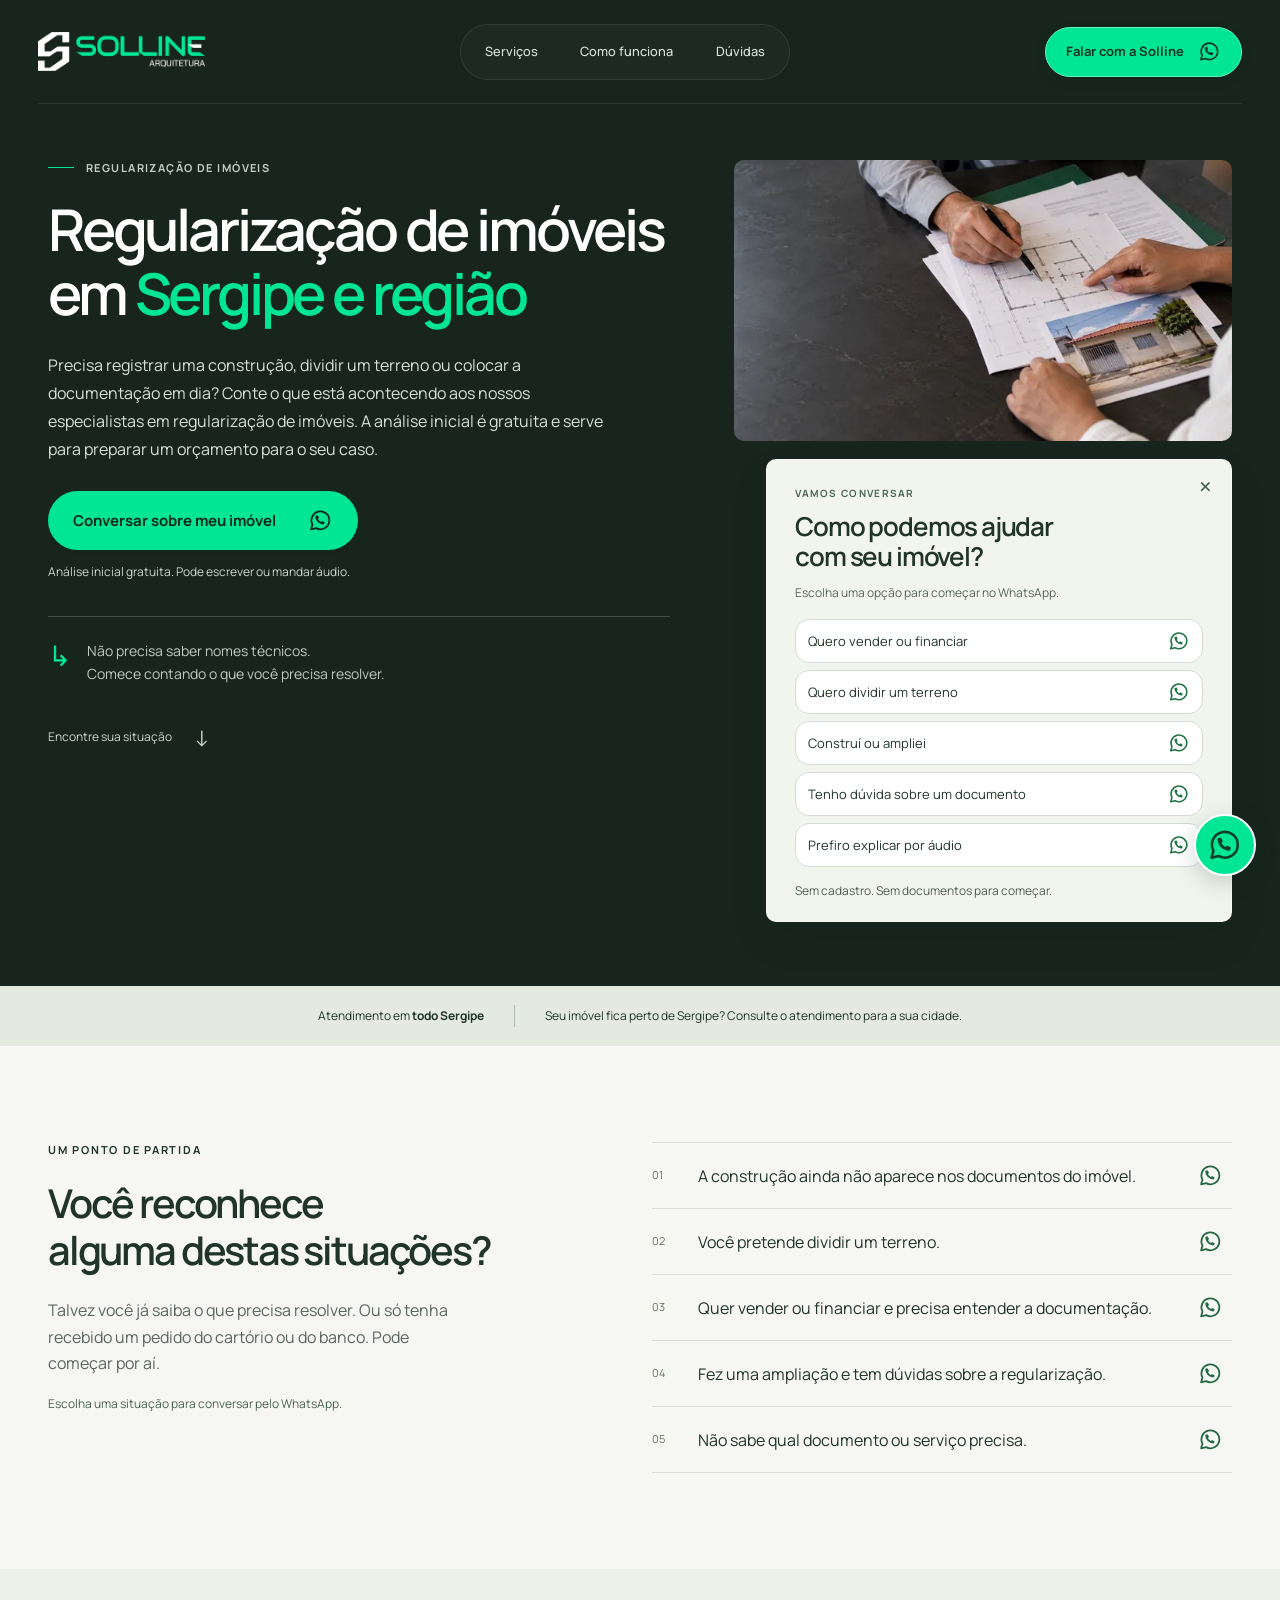
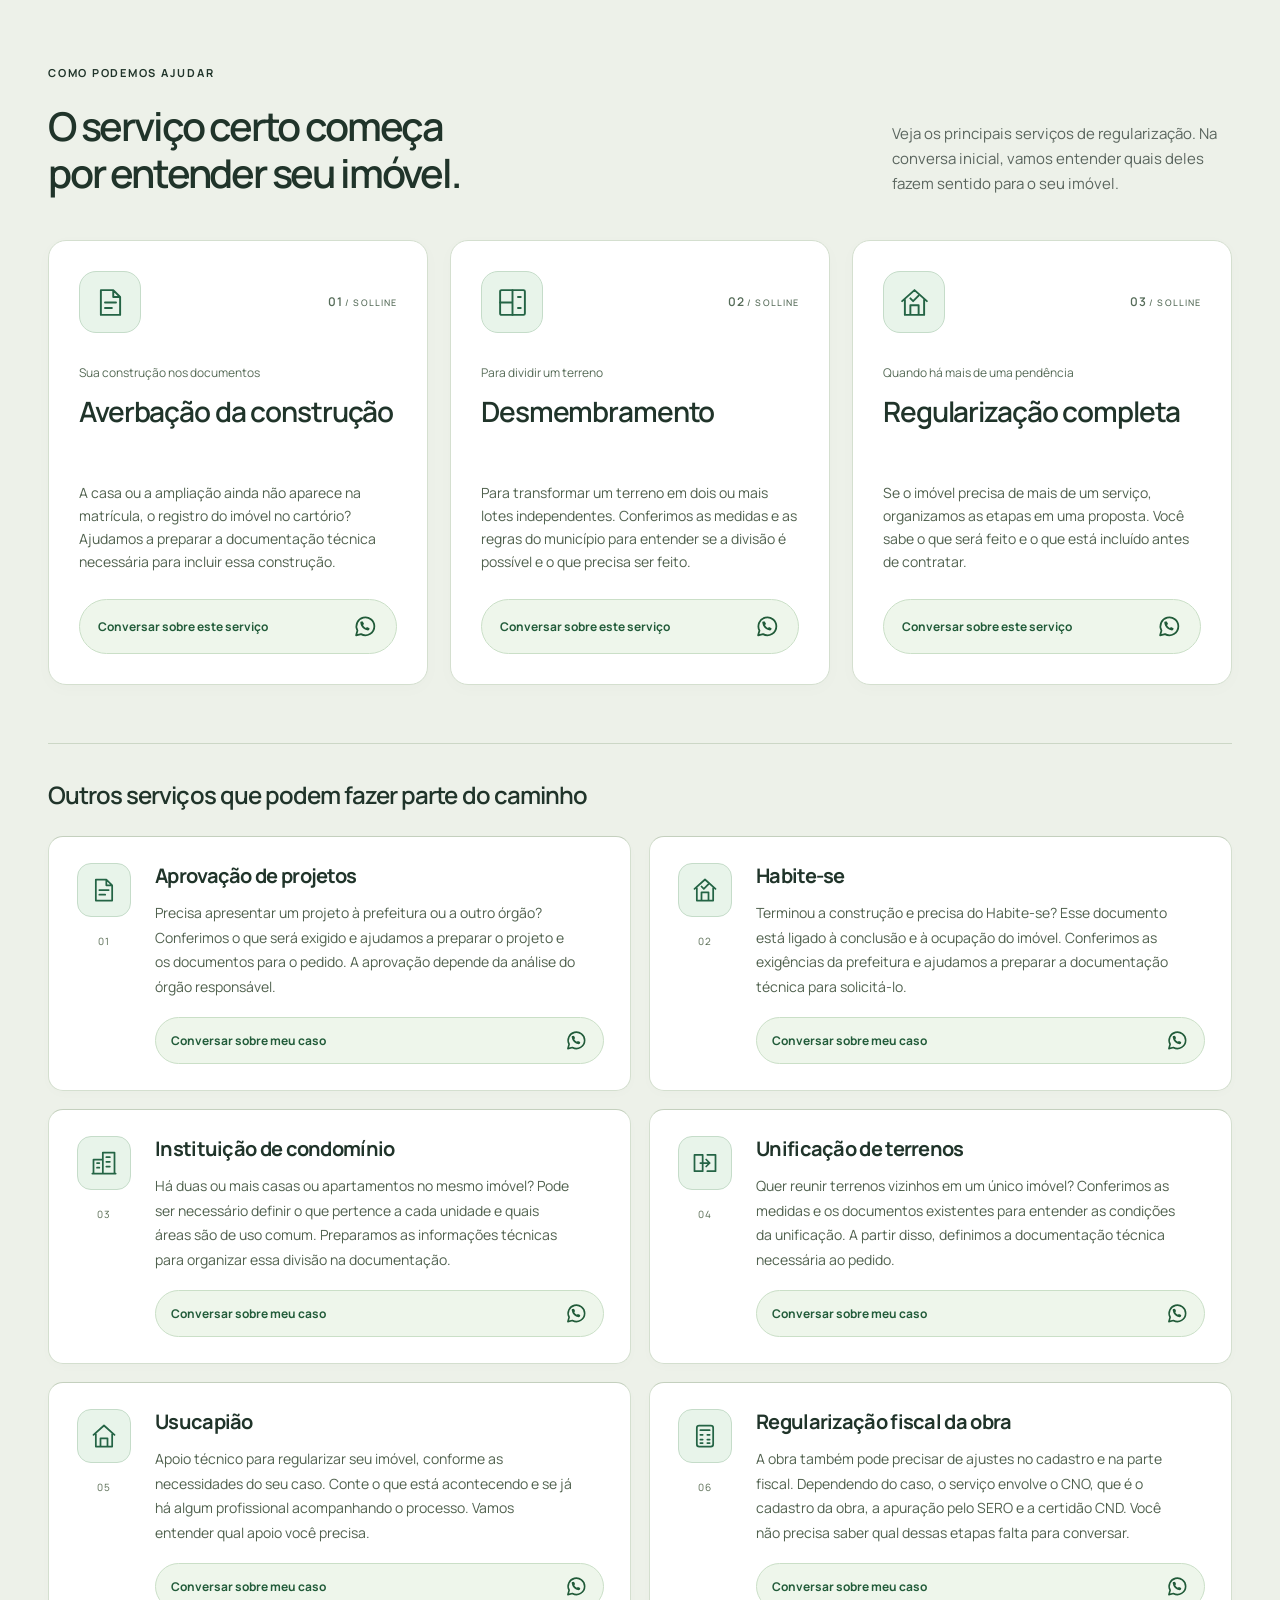
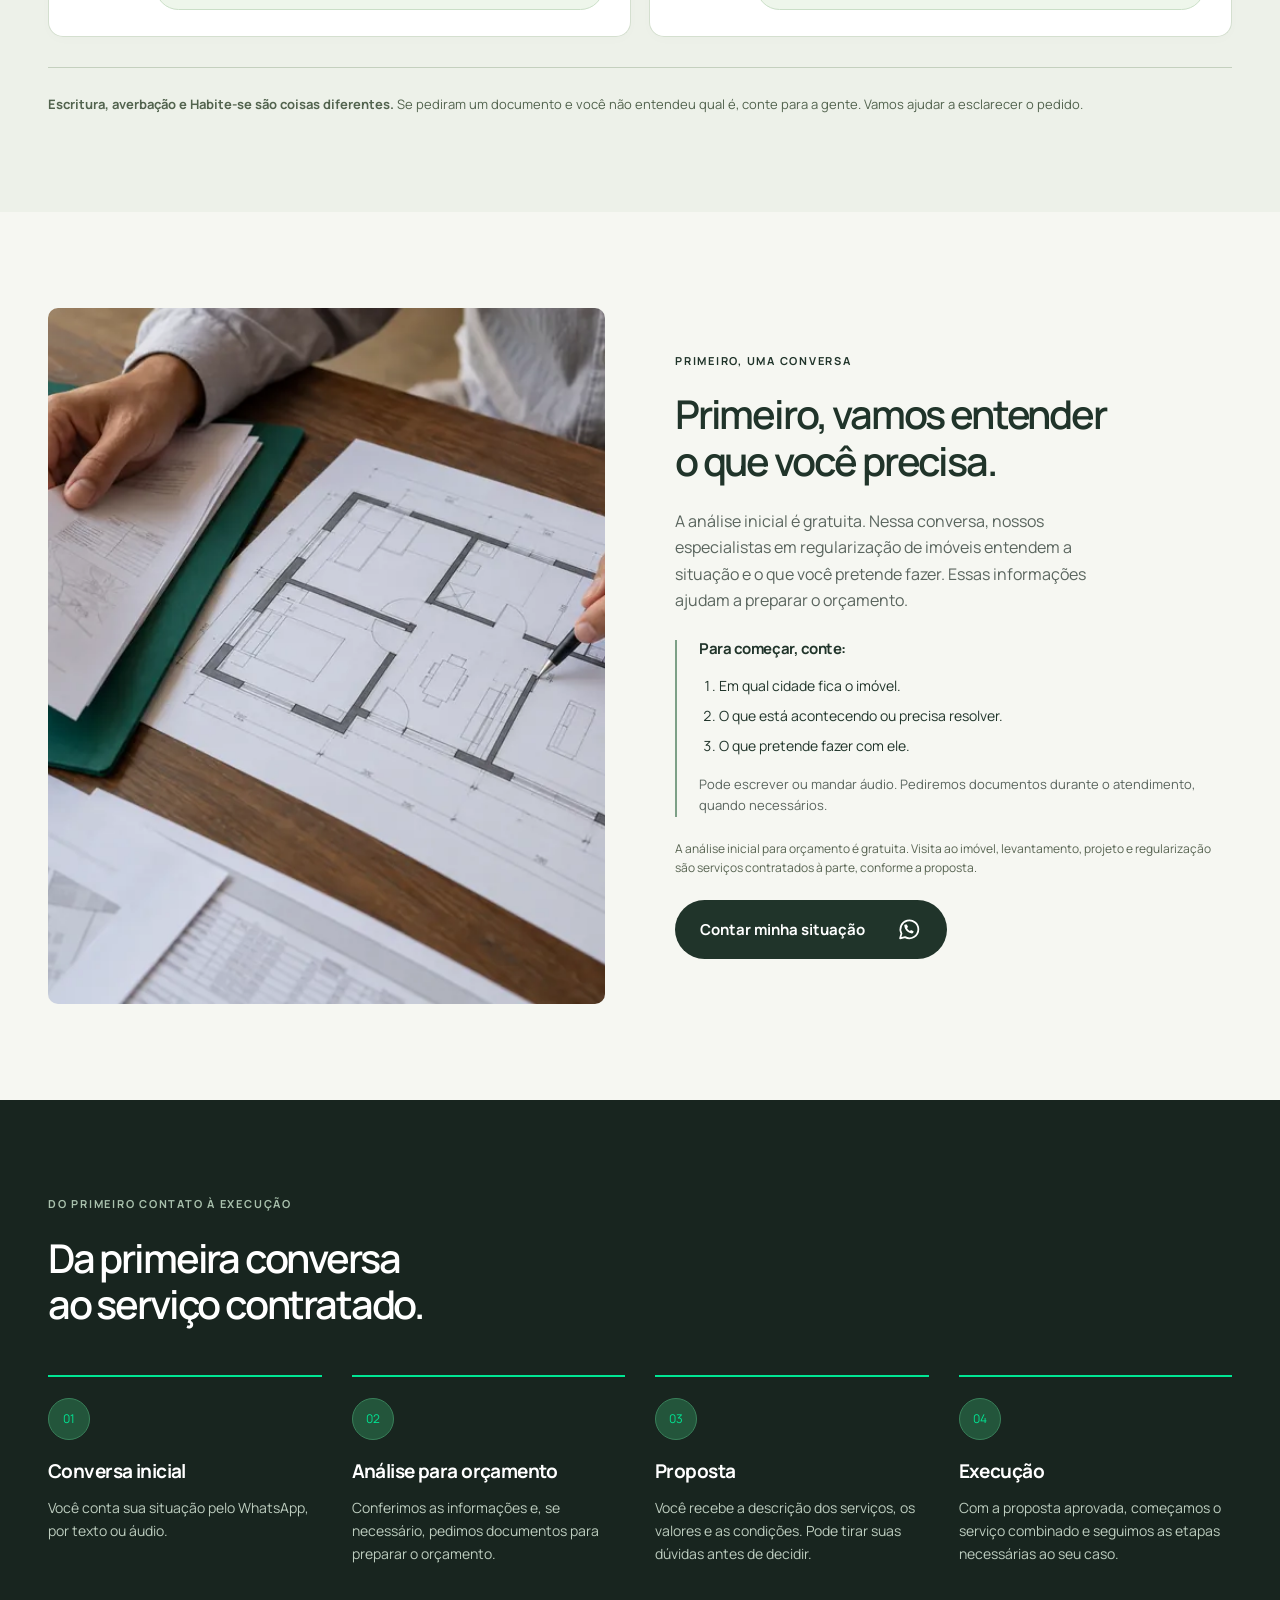
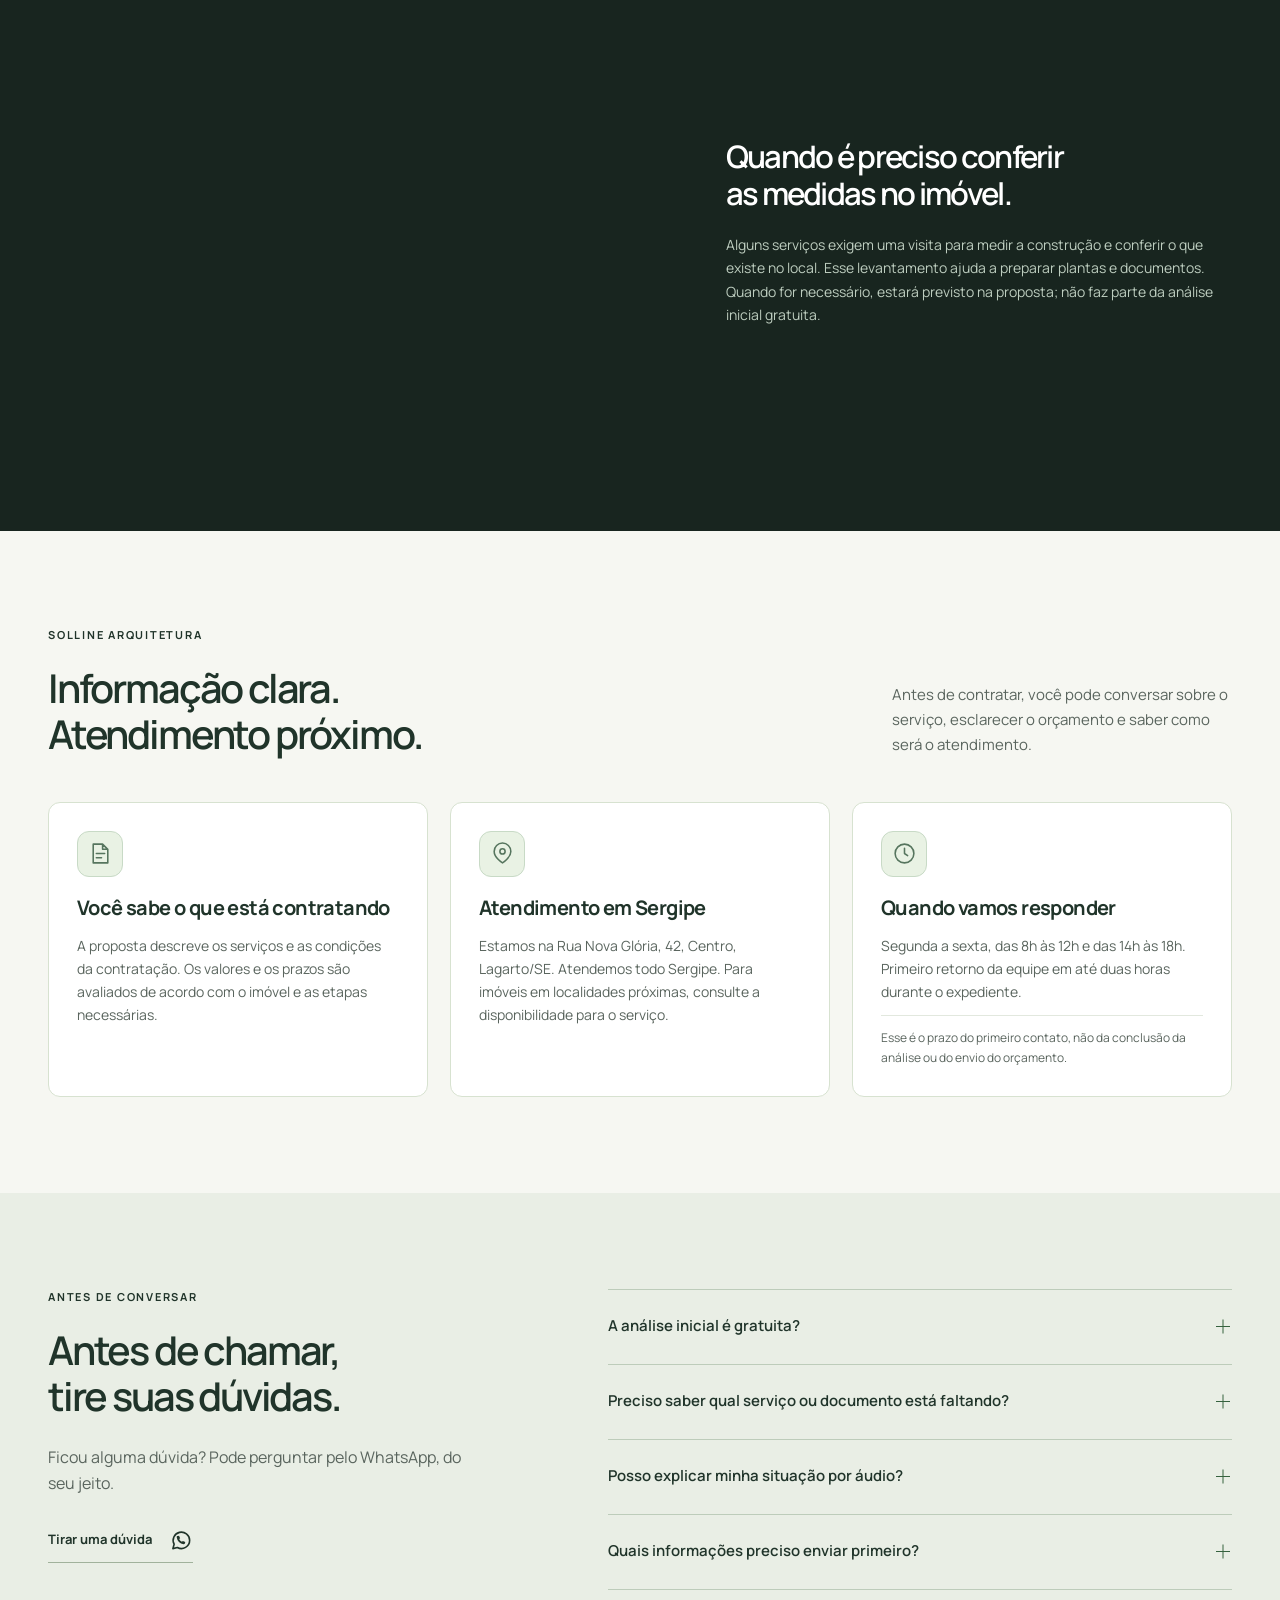
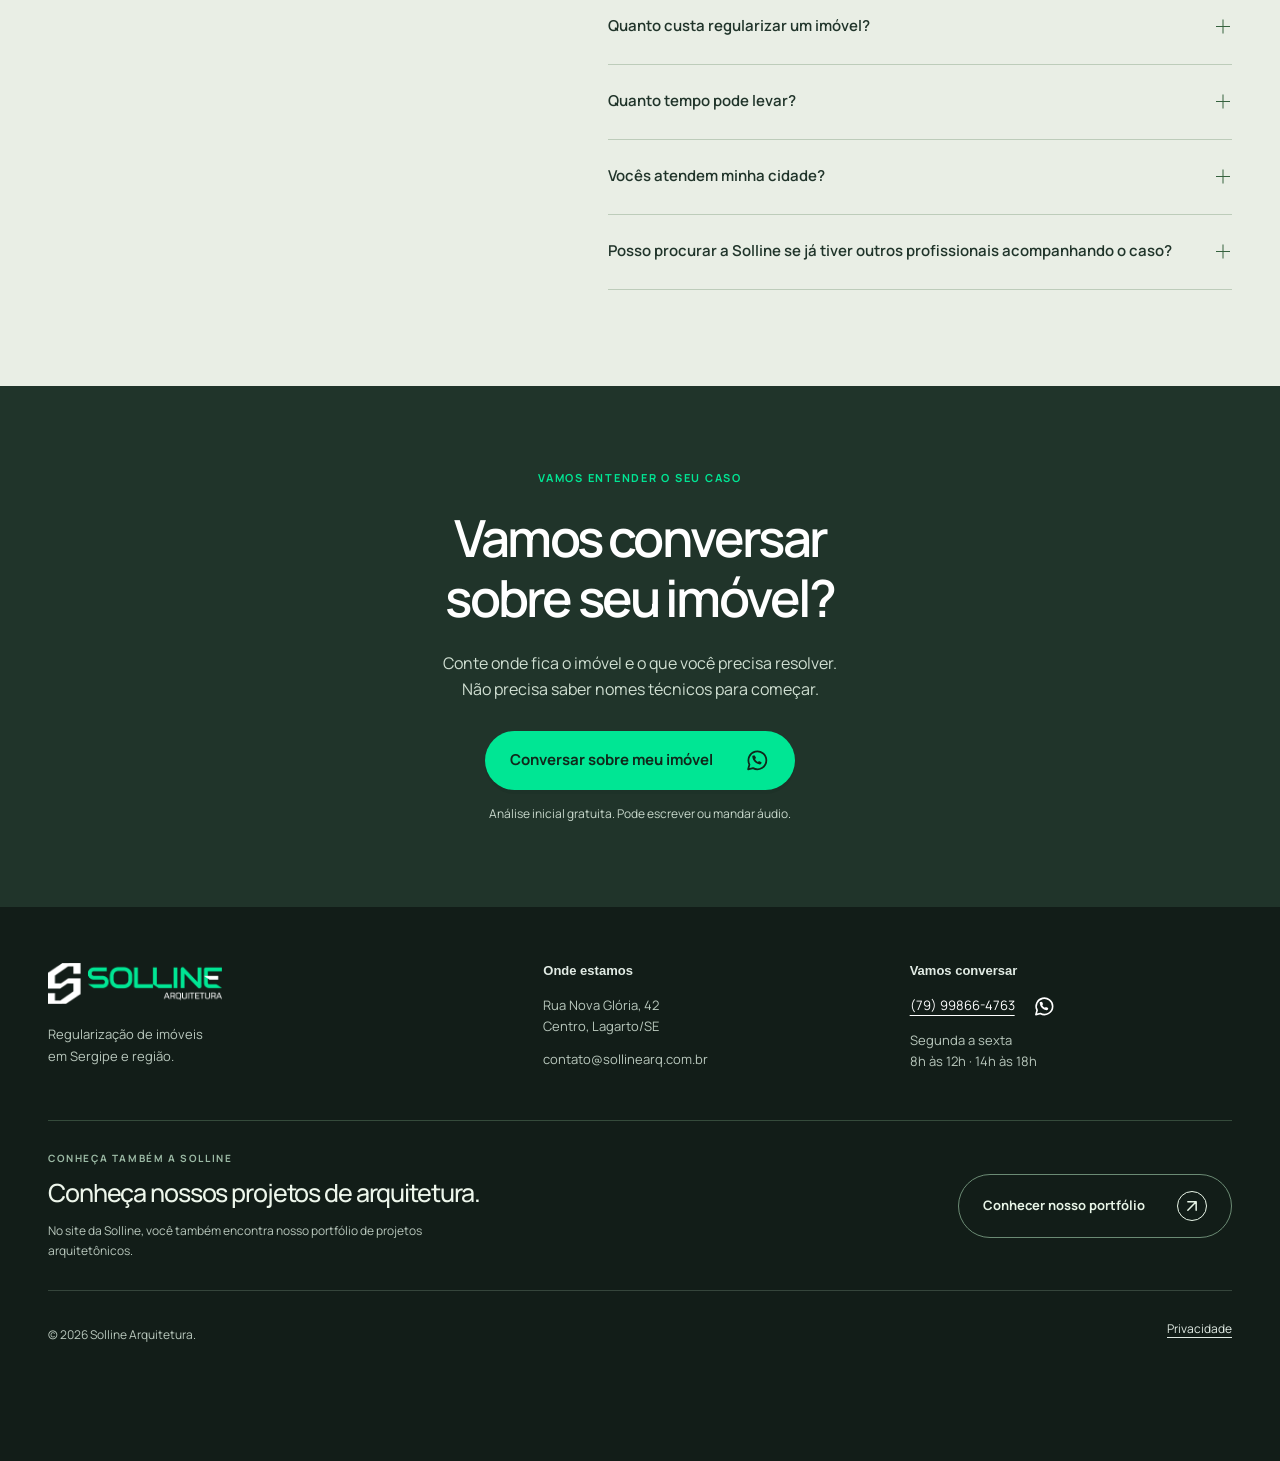
==== commit 6b59c6c7: "Update print statement from 'Hello' to 'Goodbye'" ====
--- a/regularizacao/index.html
+++ b/regularizacao/index.html
@@ -1,13 +1,14 @@
 <!doctype html>
 <html lang="pt-BR">
 <head>
-<!-- Google Tag Manager -->
+ <!-- Google Tag Manager -->
 <script>(function(w,d,s,l,i){w[l]=w[l]||[];w[l].push({'gtm.start':
 new Date().getTime(),event:'gtm.js'});var f=d.getElementsByTagName(s)[0],
 j=d.createElement(s),dl=l!='dataLayer'?'&l='+l:'';j.async=true;j.src=
 'https://www.googletagmanager.com/gtm.js?id='+i+dl;f.parentNode.insertBefore(j,f);
 })(window,document,'script','dataLayer','GTM-K6K2ZRN');</script>
-<!-- End Google Tag Manager -->    
+<!-- End Google Tag Manager -->
+ 
     
 
 </script>
@@ -21,7 +22,7 @@
 <meta property="og:type" content="website"><meta property="og:locale" content="pt_BR"><meta property="og:site_name" content="Solline Arquitetura"><meta property="og:title" content="Regularização de imóveis em Sergipe | Solline Arquitetura"><meta property="og:description" content="Conte o que precisa resolver no seu imóvel. Análise inicial gratuita para orçamento, sem cadastro e com atendimento pelo WhatsApp."><meta property="og:url" content="https://sollinearq.com.br/regularizacao-de-imoveis/">
 </head>
 <body>
-    <!-- Google Tag Manager (noscript) -->
+ <!-- Google Tag Manager (noscript) -->
 <noscript><iframe src="https://www.googletagmanager.com/ns.html?id=GTM-K6K2ZRN"
 height="0" width="0" style="display:none;visibility:hidden"></iframe></noscript>
 <!-- End Google Tag Manager (noscript) -->
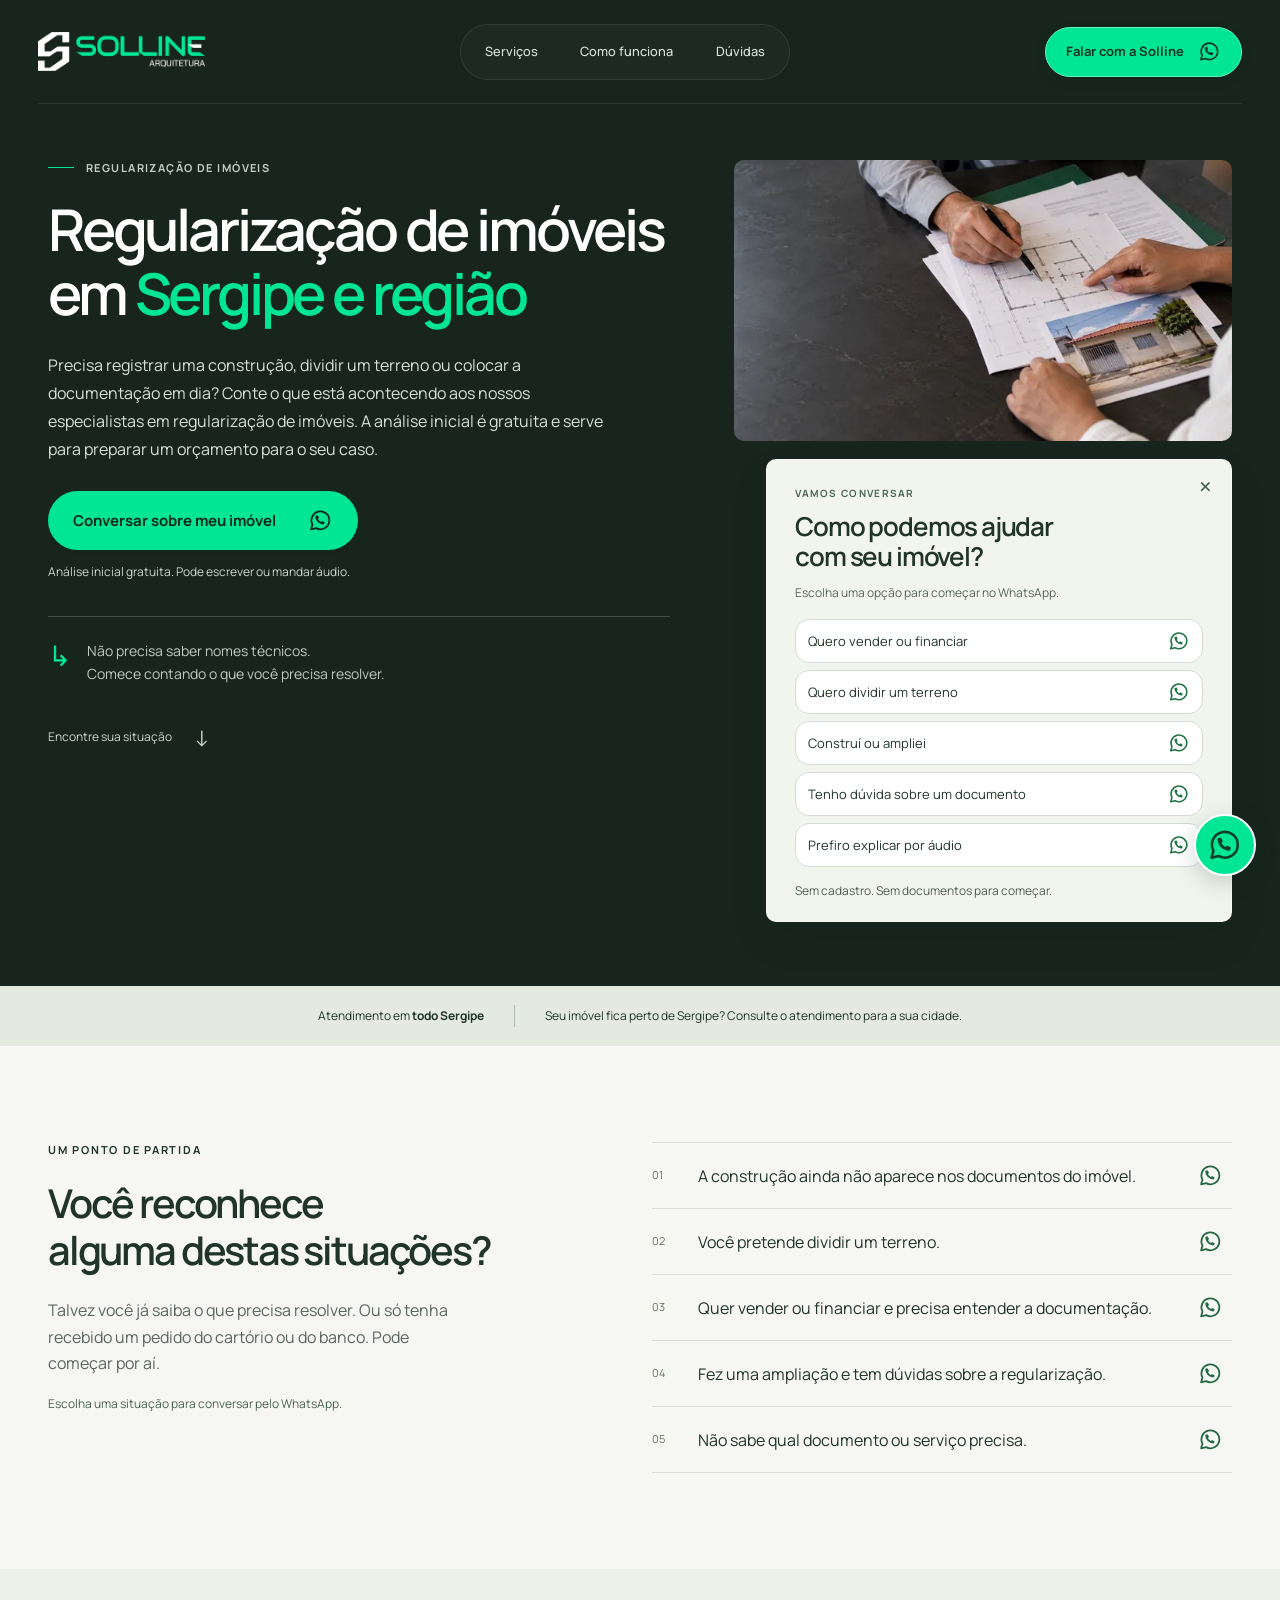
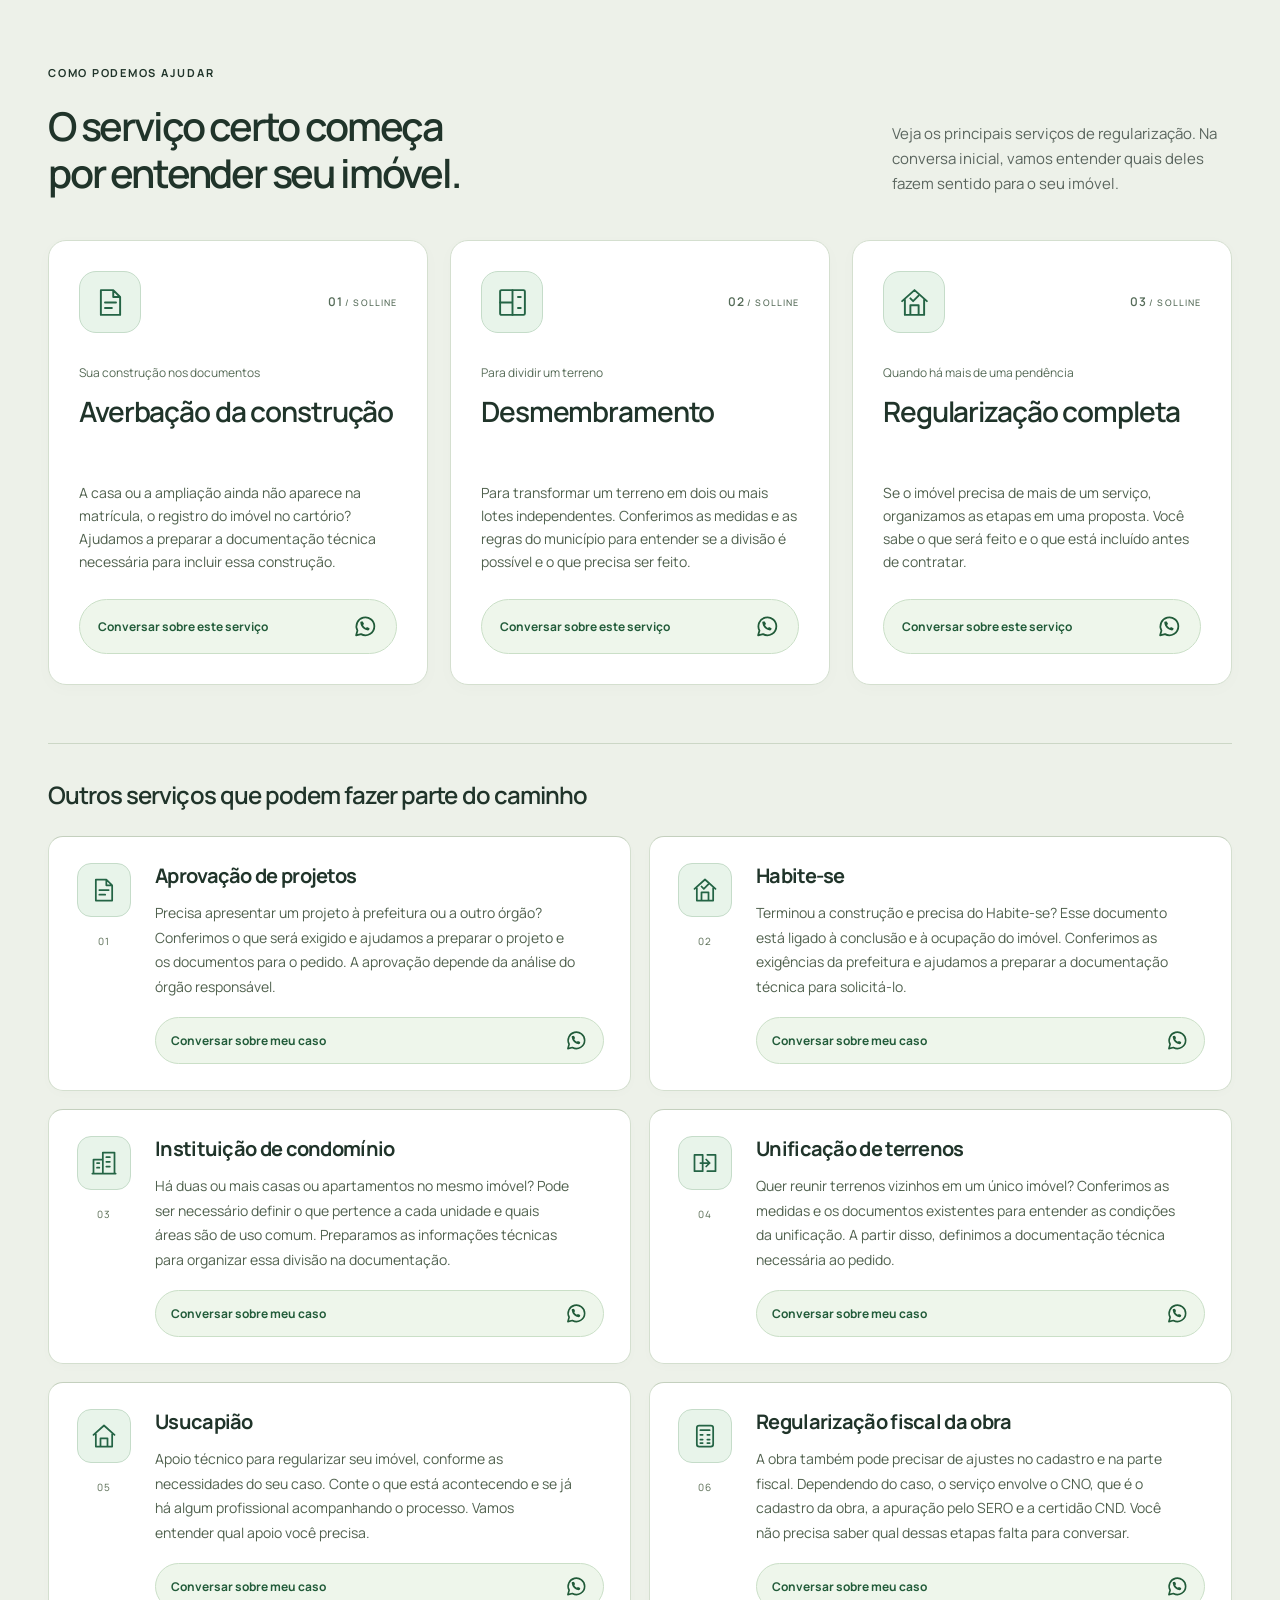
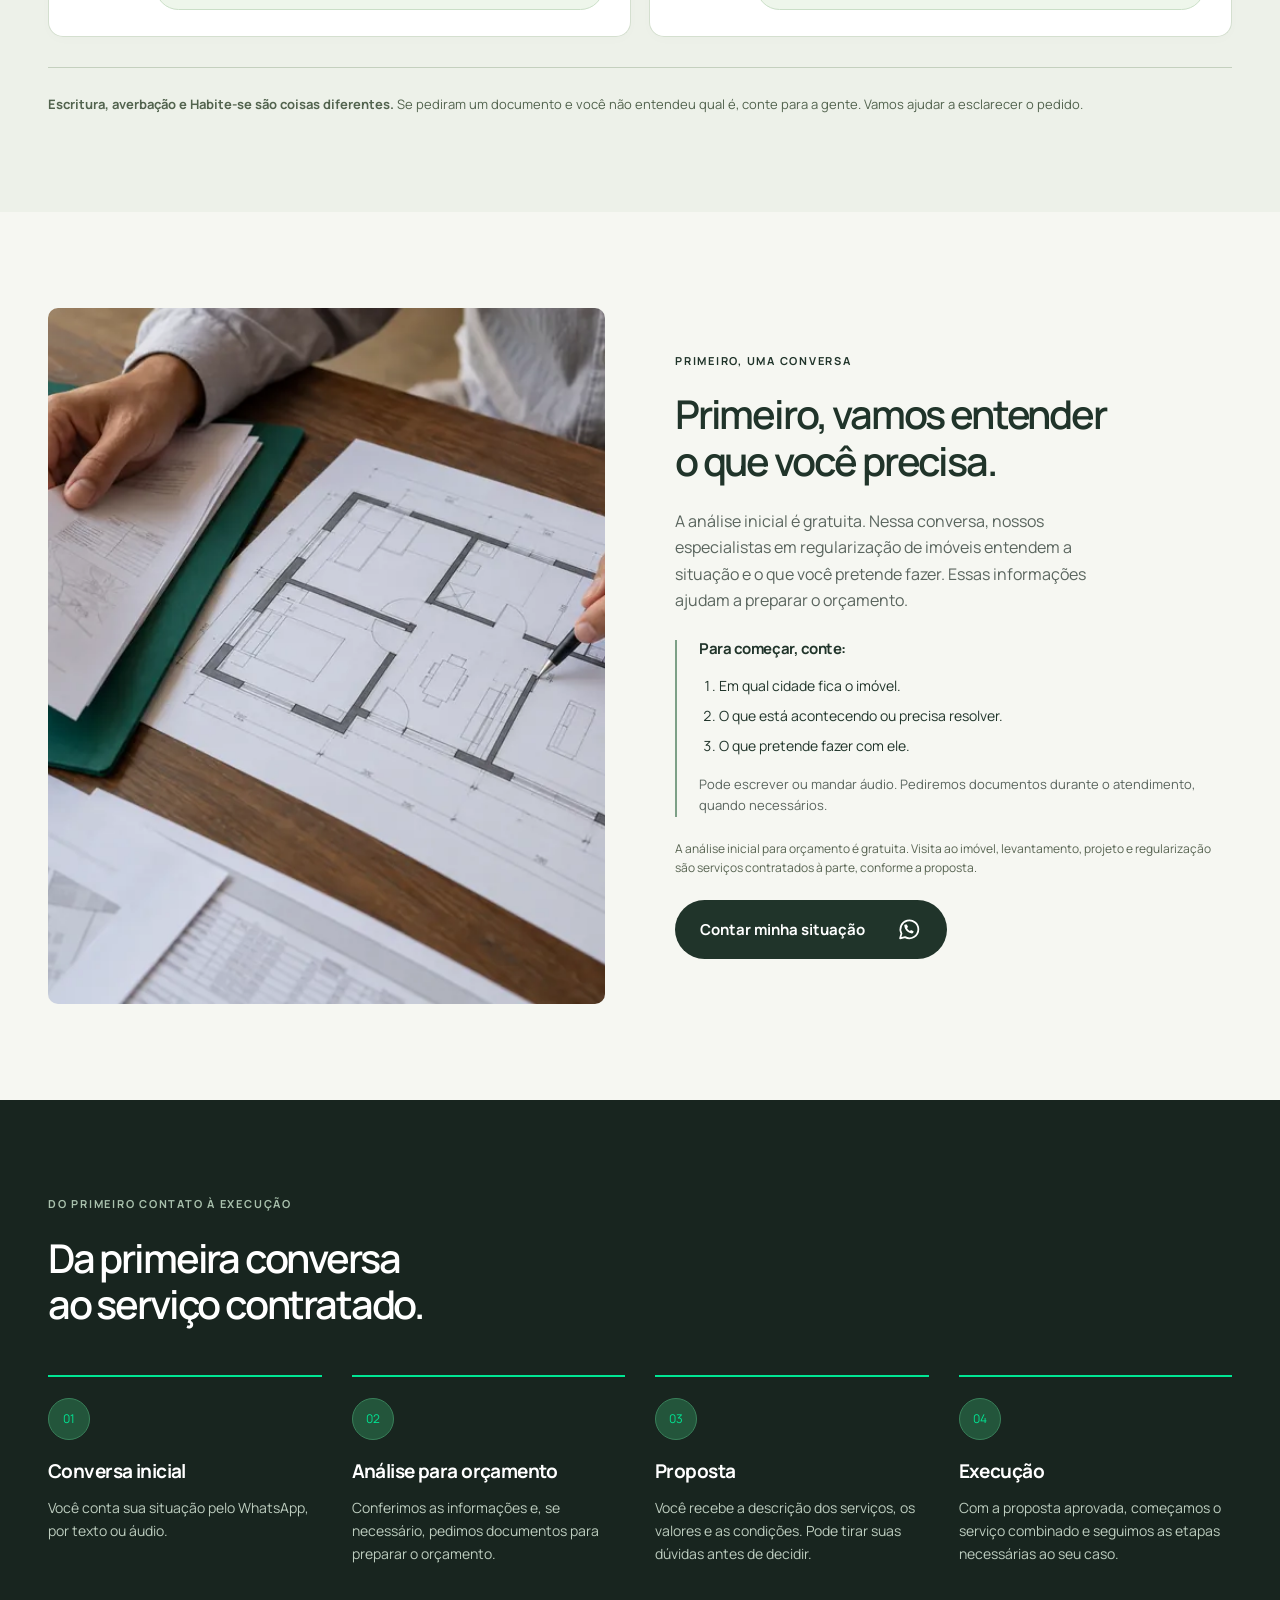
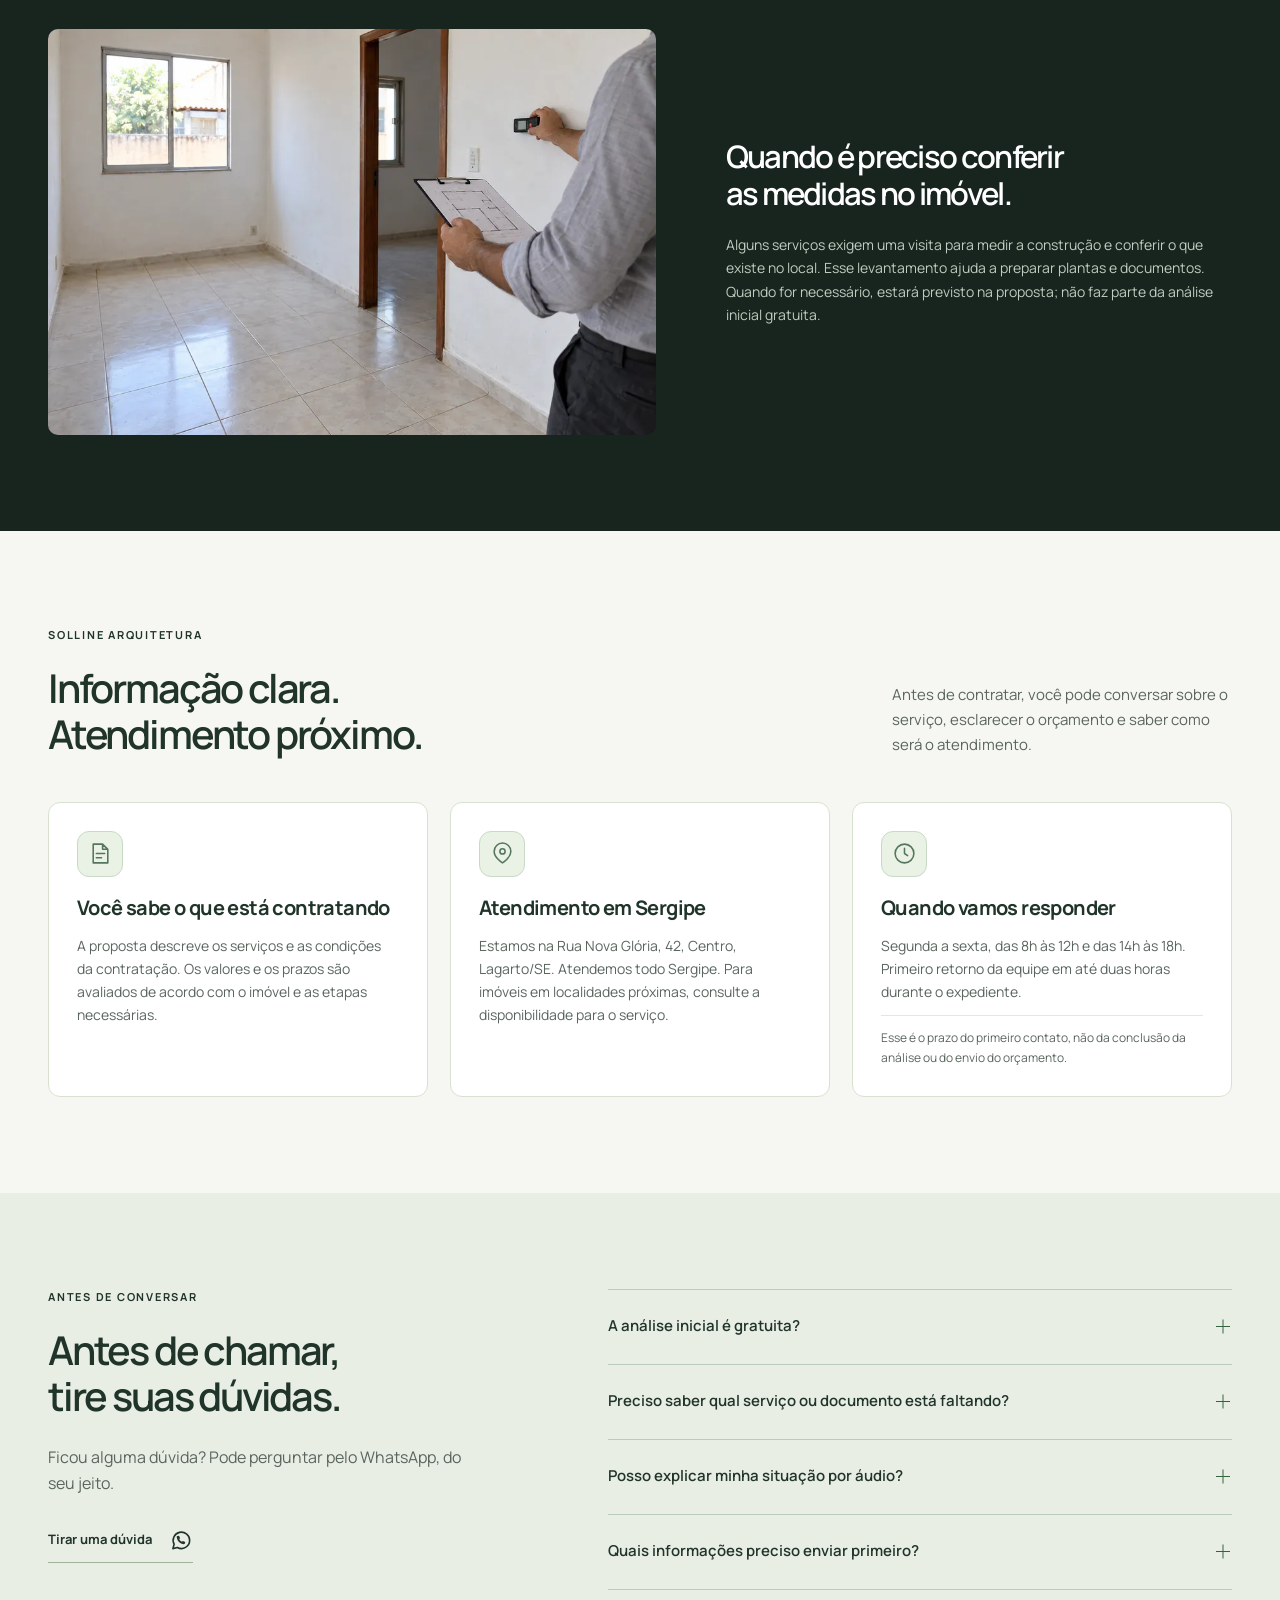
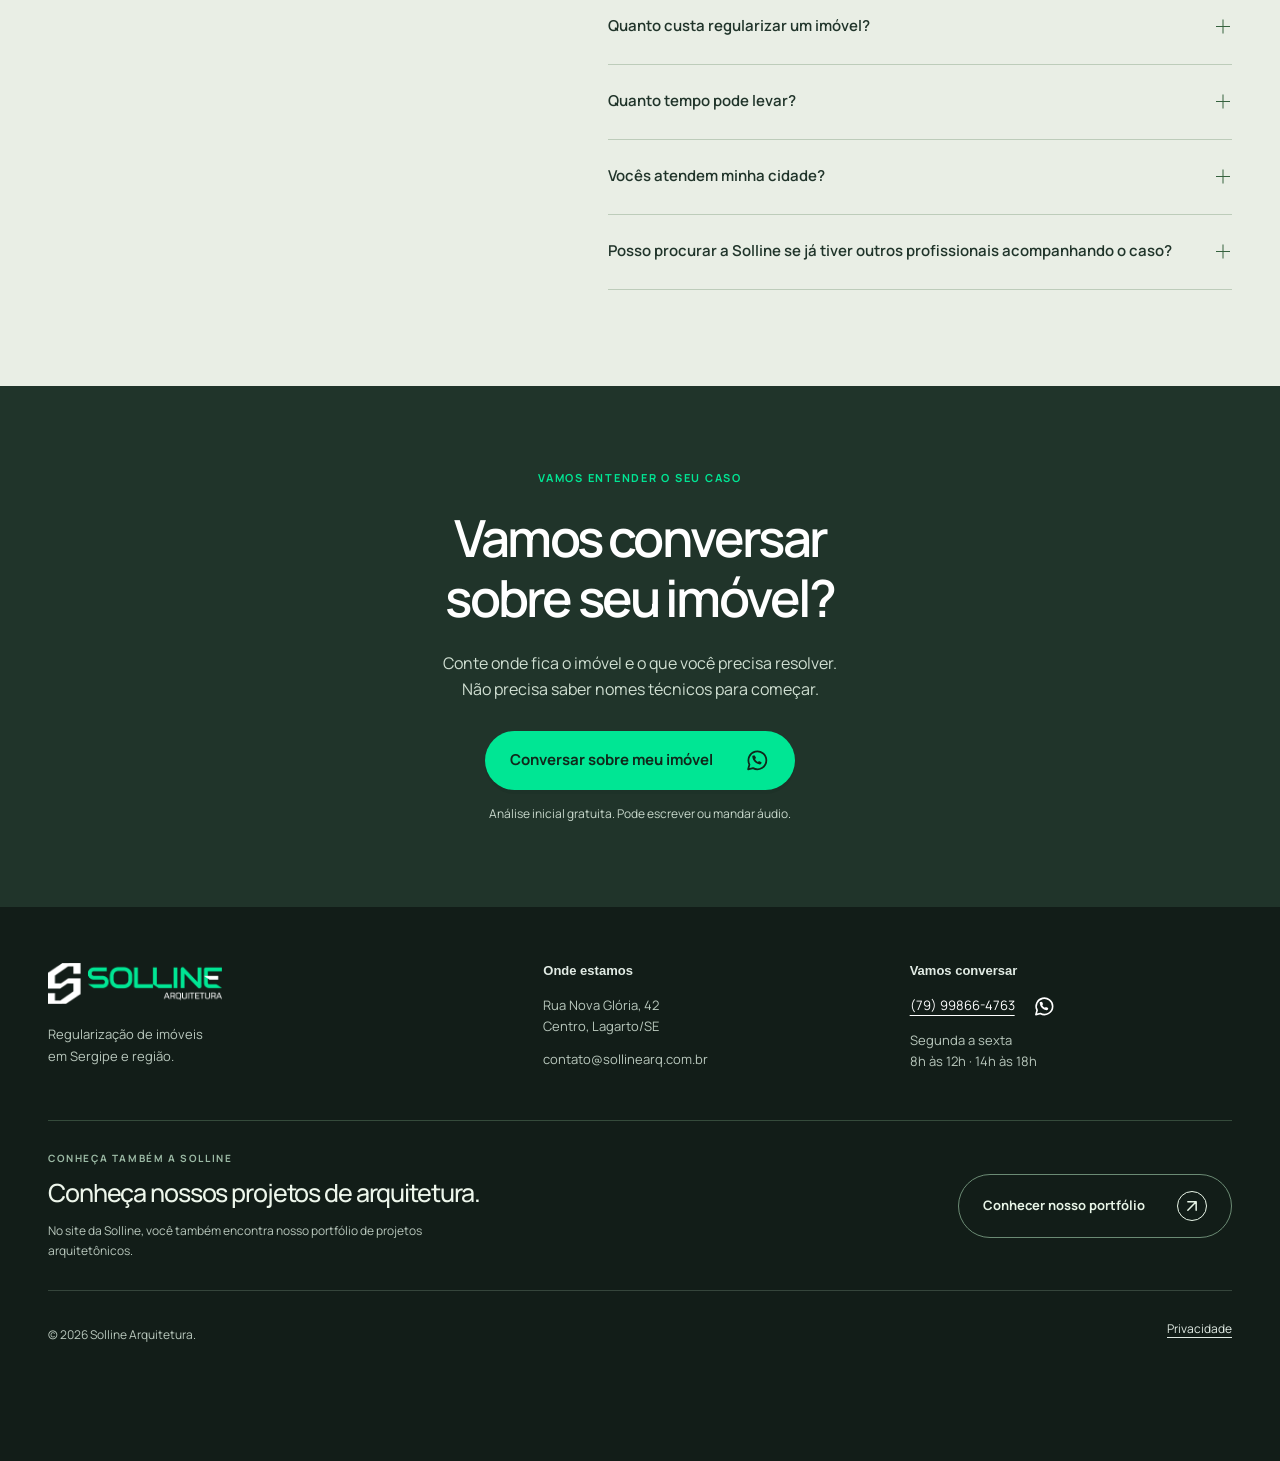
==== commit 4997dbac: "Add files via upload" ====
--- a/regularizacao/index.html
+++ b/regularizacao/index.html
@@ -1,50 +1,36 @@
-<!doctype html>
-<html lang="pt-BR">
-<head>
- <!-- Google Tag Manager -->
-<script>(function(w,d,s,l,i){w[l]=w[l]||[];w[l].push({'gtm.start':
-new Date().getTime(),event:'gtm.js'});var f=d.getElementsByTagName(s)[0],
-j=d.createElement(s),dl=l!='dataLayer'?'&l='+l:'';j.async=true;j.src=
-'https://www.googletagmanager.com/gtm.js?id='+i+dl;f.parentNode.insertBefore(j,f);
-})(window,document,'script','dataLayer','GTM-K6K2ZRN');</script>
-<!-- End Google Tag Manager -->
- 
-    
-
-</script>
-<meta charset="utf-8"><meta name="viewport" content="width=device-width, initial-scale=1">
-<meta name="robots" content="noindex, nofollow">
-<title>Regularização de imóveis em Sergipe | Solline Arquitetura</title>
-<meta name="description" content="Converse com a Solline sobre averbação, desmembramento e regularização de imóveis em Sergipe e região. Análise inicial gratuita para orçamento.">
-<meta name="theme-color" content="#18251f">
-<link rel="icon" href="assets/images/favicon.ico"><link rel="preload" href="assets/fonts/manrope-latin-variable.woff2" as="font" type="font/woff2" crossorigin><link rel="stylesheet" href="assets/style.css"><script src="assets/script.js" defer></script>
-<link rel="canonical" href="https://sollinearq.com.br/regularizacao-de-imoveis/">
-<meta property="og:type" content="website"><meta property="og:locale" content="pt_BR"><meta property="og:site_name" content="Solline Arquitetura"><meta property="og:title" content="Regularização de imóveis em Sergipe | Solline Arquitetura"><meta property="og:description" content="Conte o que precisa resolver no seu imóvel. Análise inicial gratuita para orçamento, sem cadastro e com atendimento pelo WhatsApp."><meta property="og:url" content="https://sollinearq.com.br/regularizacao-de-imoveis/">
-</head>
-<body>
- <!-- Google Tag Manager (noscript) -->
-<noscript><iframe src="https://www.googletagmanager.com/ns.html?id=GTM-K6K2ZRN"
-height="0" width="0" style="display:none;visibility:hidden"></iframe></noscript>
-<!-- End Google Tag Manager (noscript) -->
-    
-<svg xmlns="http://www.w3.org/2000/svg" width="0" height="0" class="icon-definitions" aria-hidden="true" focusable="false"><symbol id="whatsapp-mark" viewBox="0 0 24 24"><path d="M20.5 11.8a8.6 8.6 0 0 1-12.8 7.5L3 20.5l1.3-4.6a8.6 8.6 0 1 1 16.2-4.1Z" fill="none" stroke="currentColor" stroke-width="1.7" stroke-linejoin="round"/><path d="m8.3 7.3 1.1-.2 1.2 2.5-1 .9c.7 1.4 1.5 2.2 2.9 2.9l.9-1 2.5 1.2-.2 1.1c-.1.7-.7 1.2-1.4 1.1-4.1-.6-6.7-3.2-7.3-7.3-.1-.7.4-1.3 1.3-1.2Z" fill="currentColor"/></symbol></svg>
-<a class="skip-link" href="#conteudo">Pular para o conteúdo</a>
-<header class="header"><div class="container header-inner"><a href="#inicio" aria-label="Solline Arquitetura — início"><img class="logo" src="assets/images/logo-solline-hd.png" width="745" height="176" alt="Solline Arquitetura"></a><button class="mobile-menu-toggle" type="button" aria-label="Abrir menu de navegação" aria-expanded="false" aria-controls="header-navigation header-whatsapp"><span>Menu</span><svg width="24" height="24" viewBox="0 0 24 24" fill="currentColor" aria-hidden="true"><circle cx="5" cy="12" r="2"/><circle cx="12" cy="12" r="2"/><circle cx="19" cy="12" r="2"/></svg></button><nav id="header-navigation" aria-label="Navegação principal"><a href="#servicos">Serviços</a><a href="#etapas">Como funciona</a><a href="#duvidas">Dúvidas</a></nav><a class="header-contact" id="header-whatsapp" href="https://wa.me/5579998664763?text=Ol%C3%A1!%20Quero%20conversar%20sobre%20a%20regulariza%C3%A7%C3%A3o%20do%20meu%20im%C3%B3vel%20e%20pedir%20uma%20an%C3%A1lise%20inicial%20gratuita." target="_blank" rel="noopener noreferrer" data-contact data-contact-id="contato-01" aria-label="Falar com a Solline pelo WhatsApp"><span class="header-contact-label">Falar com a Solline</span><span class="header-contact-short" aria-hidden="true">Conversar</span><span class="wa-icon" aria-hidden="true"><svg viewBox="0 0 24 24" focusable="false"><use href="#whatsapp-mark"/></svg></span></a></div></header>
-<main id="conteudo">
-<section class="hero" id="inicio"><div class="container hero-grid">
-<div class="hero-copy"><p class="eyebrow"><span class="line"></span> REGULARIZAÇÃO DE IMÓVEIS</p><h1>Regularização de imóveis em <em>Sergipe e região</em></h1><p class="hero-intro">Precisa registrar uma construção, dividir um terreno ou colocar a documentação em dia? Conte o que está acontecendo aos nossos especialistas em regularização de imóveis. A análise inicial é gratuita e serve para preparar um orçamento para o seu caso.</p><a class="button primary" href="https://wa.me/5579998664763?text=Ol%C3%A1!%20Quero%20conversar%20sobre%20a%20regulariza%C3%A7%C3%A3o%20do%20meu%20im%C3%B3vel%20e%20pedir%20uma%20an%C3%A1lise%20inicial%20gratuita." target="_blank" rel="noopener noreferrer" data-contact data-contact-id="contato-02" id="hero-contact">Conversar sobre meu imóvel<span class="wa-icon" aria-hidden="true"><svg viewBox="0 0 24 24" focusable="false"><use href="#whatsapp-mark"/></svg></span></a><p class="button-note">Análise inicial gratuita. Pode escrever ou mandar áudio.</p><div class="hero-footnote"><span aria-hidden="true">↳</span><p>Não precisa saber nomes técnicos.<br>Comece contando o que você precisa resolver.</p></div><a class="explore" href="#situacoes">Encontre sua situação <span aria-hidden="true">↓</span></a></div>
-<div class="hero-side"><figure class="hero-photo"><picture><source media="(max-width: 600px)" srcset="assets/images/abertura-celular-480.webp 480w, assets/images/abertura-celular-800.webp 800w" sizes="(max-width: 600px) calc(100vw - 40px), 480px"><img src="assets/images/abertura-computador-960.webp" srcset="assets/images/abertura-computador-640.webp 640w, assets/images/abertura-computador-960.webp 960w, assets/images/abertura-computador-1440.webp 1440w" sizes="(max-width: 900px) calc(100vw - 48px), 480px" width="1672" height="941" fetchpriority="high" alt="Imóvel residencial e documentos para regularização."></picture></figure>
-<div class="panel-wrap"><button class="panel-reopen" id="panel-open" type="button" aria-expanded="false" aria-controls="contact-panel" hidden>Como podemos ajudar? <span aria-hidden="true">+</span></button><aside class="contact-panel" id="contact-panel" aria-labelledby="panel-title"><button class="panel-close" id="panel-close" type="button" hidden aria-label="Fechar opções de contato">×</button><p class="eyebrow">VAMOS CONVERSAR</p><h2 id="panel-title">Como podemos ajudar<br>com seu imóvel?</h2><p class="panel-intro">Escolha uma opção para começar no WhatsApp.</p><div class="contact-options"><a class="contact-option" href="https://wa.me/5579998664763?text=Ol%C3%A1!%20Quero%20conversar%20sobre%20a%20regulariza%C3%A7%C3%A3o%20do%20meu%20im%C3%B3vel%20e%20pedir%20uma%20an%C3%A1lise%20inicial%20gratuita.%0A%0AQuero%20vender%20ou%20financiar." target="_blank" rel="noopener noreferrer" data-contact data-contact-id="contato-03" data-choice="Quero vender ou financiar">Quero vender ou financiar<span class="wa-icon" aria-hidden="true"><svg viewBox="0 0 24 24" focusable="false"><use href="#whatsapp-mark"/></svg></span></a><a class="contact-option" href="https://wa.me/5579998664763?text=Ol%C3%A1!%20Quero%20conversar%20sobre%20a%20regulariza%C3%A7%C3%A3o%20do%20meu%20im%C3%B3vel%20e%20pedir%20uma%20an%C3%A1lise%20inicial%20gratuita.%0A%0AQuero%20dividir%20um%20terreno." target="_blank" rel="noopener noreferrer" data-contact data-contact-id="contato-04" data-choice="Quero dividir um terreno">Quero dividir um terreno<span class="wa-icon" aria-hidden="true"><svg viewBox="0 0 24 24" focusable="false"><use href="#whatsapp-mark"/></svg></span></a><a class="contact-option" href="https://wa.me/5579998664763?text=Ol%C3%A1!%20Quero%20conversar%20sobre%20a%20regulariza%C3%A7%C3%A3o%20do%20meu%20im%C3%B3vel%20e%20pedir%20uma%20an%C3%A1lise%20inicial%20gratuita.%0A%0AConstru%C3%AD%20ou%20ampliei." target="_blank" rel="noopener noreferrer" data-contact data-contact-id="contato-05" data-choice="Construí ou ampliei">Construí ou ampliei<span class="wa-icon" aria-hidden="true"><svg viewBox="0 0 24 24" focusable="false"><use href="#whatsapp-mark"/></svg></span></a><a class="contact-option" href="https://wa.me/5579998664763?text=Ol%C3%A1!%20Quero%20conversar%20sobre%20a%20regulariza%C3%A7%C3%A3o%20do%20meu%20im%C3%B3vel%20e%20pedir%20uma%20an%C3%A1lise%20inicial%20gratuita.%0A%0ATenho%20d%C3%BAvida%20sobre%20um%20documento." target="_blank" rel="noopener noreferrer" data-contact data-contact-id="contato-06" data-choice="Tenho dúvida sobre um documento">Tenho dúvida sobre um documento<span class="wa-icon" aria-hidden="true"><svg viewBox="0 0 24 24" focusable="false"><use href="#whatsapp-mark"/></svg></span></a><a class="contact-option" href="https://wa.me/5579998664763?text=Ol%C3%A1!%20Quero%20conversar%20sobre%20a%20regulariza%C3%A7%C3%A3o%20do%20meu%20im%C3%B3vel%20e%20pedir%20uma%20an%C3%A1lise%20inicial%20gratuita.%0A%0APrefiro%20explicar%20por%20%C3%A1udio." target="_blank" rel="noopener noreferrer" data-contact data-contact-id="contato-07" data-choice="Prefiro explicar por áudio">Prefiro explicar por áudio<span class="wa-icon" aria-hidden="true"><svg viewBox="0 0 24 24" focusable="false"><use href="#whatsapp-mark"/></svg></span></a></div><p class="panel-note">Sem cadastro. Sem documentos para começar.</p></aside></div></div>
-</div></section>
-<div class="region-strip"><div class="container"><p>Atendimento em <strong>todo Sergipe</strong></p><span class="strip-divider" aria-hidden="true"></span><p>Seu imóvel fica perto de Sergipe? Consulte o atendimento para a sua cidade.</p></div></div>
-<section class="section situations" id="situacoes"><div class="container split"><div><p class="eyebrow">UM PONTO DE PARTIDA</p><h2>Você reconhece<br>alguma destas situações?</h2><p class="section-intro">Talvez você já saiba o que precisa resolver. Ou só tenha recebido um pedido do cartório ou do banco. Pode começar por aí.</p><p class="situations-hint">Escolha uma situação para conversar pelo WhatsApp.</p></div><ul class="situation-list"><li><a class="situation-link" data-contact data-contact-id="contato-08" data-choice="A construção ainda não aparece nos documentos do meu imóvel" href="https://wa.me/5579998664763?text=Ol%C3%A1!%20Quero%20conversar%20sobre%20a%20regulariza%C3%A7%C3%A3o%20do%20meu%20im%C3%B3vel%20e%20pedir%20uma%20an%C3%A1lise%20inicial%20gratuita.%0A%0AA%20constru%C3%A7%C3%A3o%20ainda%20n%C3%A3o%20aparece%20nos%20documentos%20do%20meu%20im%C3%B3vel." target="_blank" rel="noopener noreferrer"><span class="list-number">01</span><span>A construção ainda não aparece nos documentos do imóvel.</span><span class="wa-icon" aria-hidden="true"><svg viewBox="0 0 24 24" focusable="false"><use href="#whatsapp-mark"/></svg></span></a></li><li><a class="situation-link" data-contact data-contact-id="contato-09" data-choice="Quero dividir um terreno" href="https://wa.me/5579998664763?text=Ol%C3%A1!%20Quero%20conversar%20sobre%20a%20regulariza%C3%A7%C3%A3o%20do%20meu%20im%C3%B3vel%20e%20pedir%20uma%20an%C3%A1lise%20inicial%20gratuita.%0A%0AQuero%20dividir%20um%20terreno." target="_blank" rel="noopener noreferrer"><span class="list-number">02</span><span>Você pretende dividir um terreno.</span><span class="wa-icon" aria-hidden="true"><svg viewBox="0 0 24 24" focusable="false"><use href="#whatsapp-mark"/></svg></span></a></li><li><a class="situation-link" data-contact data-contact-id="contato-10" data-choice="Quero vender ou financiar e preciso entender a documentação" href="https://wa.me/5579998664763?text=Ol%C3%A1!%20Quero%20conversar%20sobre%20a%20regulariza%C3%A7%C3%A3o%20do%20meu%20im%C3%B3vel%20e%20pedir%20uma%20an%C3%A1lise%20inicial%20gratuita.%0A%0AQuero%20vender%20ou%20financiar%20e%20preciso%20entender%20a%20documenta%C3%A7%C3%A3o." target="_blank" rel="noopener noreferrer"><span class="list-number">03</span><span>Quer vender ou financiar e precisa entender a documentação.</span><span class="wa-icon" aria-hidden="true"><svg viewBox="0 0 24 24" focusable="false"><use href="#whatsapp-mark"/></svg></span></a></li><li><a class="situation-link" data-contact data-contact-id="contato-11" data-choice="Fiz uma ampliação e tenho dúvidas sobre a regularização" href="https://wa.me/5579998664763?text=Ol%C3%A1!%20Quero%20conversar%20sobre%20a%20regulariza%C3%A7%C3%A3o%20do%20meu%20im%C3%B3vel%20e%20pedir%20uma%20an%C3%A1lise%20inicial%20gratuita.%0A%0AFiz%20uma%20amplia%C3%A7%C3%A3o%20e%20tenho%20d%C3%BAvidas%20sobre%20a%20regulariza%C3%A7%C3%A3o." target="_blank" rel="noopener noreferrer"><span class="list-number">04</span><span>Fez uma ampliação e tem dúvidas sobre a regularização.</span><span class="wa-icon" aria-hidden="true"><svg viewBox="0 0 24 24" focusable="false"><use href="#whatsapp-mark"/></svg></span></a></li><li><a class="situation-link" data-contact data-contact-id="contato-12" data-choice="Não sei qual documento ou serviço preciso" href="https://wa.me/5579998664763?text=Ol%C3%A1!%20Quero%20conversar%20sobre%20a%20regulariza%C3%A7%C3%A3o%20do%20meu%20im%C3%B3vel%20e%20pedir%20uma%20an%C3%A1lise%20inicial%20gratuita.%0A%0AN%C3%A3o%20sei%20qual%20documento%20ou%20servi%C3%A7o%20preciso." target="_blank" rel="noopener noreferrer"><span class="list-number">05</span><span>Não sabe qual documento ou serviço precisa.</span><span class="wa-icon" aria-hidden="true"><svg viewBox="0 0 24 24" focusable="false"><use href="#whatsapp-mark"/></svg></span></a></li></ul></div></section>
-<section class="section services" id="servicos"><div class="container"><div class="section-heading"><div><p class="eyebrow">COMO PODEMOS AJUDAR</p><h2>O serviço certo começa<br>por entender seu imóvel.</h2></div><p>Veja os principais serviços de regularização. Na conversa inicial, vamos entender quais deles fazem sentido para o seu imóvel.</p></div><div class="priority-grid"><article class="priority-card"><div class="priority-top"><span class="priority-symbol" aria-hidden="true"><svg viewBox="0 0 24 24" fill="none" stroke="currentColor" stroke-width="1.4" stroke-linecap="round" stroke-linejoin="round"><path d="M14 3H5v18h14V8zM14 3v5h5M8 12h8M8 16h5"/></svg></span><span class="priority-index" aria-hidden="true">01<span> / SOLLINE</span></span></div><p class="card-kicker">Sua construção nos documentos</p><h3>Averbação da construção</h3><p>A casa ou a ampliação ainda não aparece na matrícula, o registro do imóvel no cartório? Ajudamos a preparar a documentação técnica necessária para incluir essa construção.</p><a class="text-link" aria-label="Conversar sobre averbação da construção pelo WhatsApp" href="https://wa.me/5579998664763?text=Ol%C3%A1!%20Quero%20conversar%20sobre%20a%20regulariza%C3%A7%C3%A3o%20do%20meu%20im%C3%B3vel%20e%20pedir%20uma%20an%C3%A1lise%20inicial%20gratuita.%0A%0ATenho%20interesse%20em%20averba%C3%A7%C3%A3o%20da%20constru%C3%A7%C3%A3o." target="_blank" rel="noopener noreferrer" data-contact data-contact-id="contato-13" data-choice="Tenho interesse em averbação da construção">Conversar sobre este serviço<span class="wa-icon" aria-hidden="true"><svg viewBox="0 0 24 24" focusable="false"><use href="#whatsapp-mark"/></svg></span></a></article><article class="priority-card"><div class="priority-top"><span class="priority-symbol" aria-hidden="true"><svg viewBox="0 0 24 24" fill="none" stroke="currentColor" stroke-width="1.4" stroke-linecap="round" stroke-linejoin="round"><rect x="3" y="3" width="18" height="18" rx="1"/><path d="M12 3v18M3 12h9M16 8h2M16 16h2"/></svg></span><span class="priority-index" aria-hidden="true">02<span> / SOLLINE</span></span></div><p class="card-kicker">Para dividir um terreno</p><h3>Desmembramento</h3><p>Para transformar um terreno em dois ou mais lotes independentes. Conferimos as medidas e as regras do município para entender se a divisão é possível e o que precisa ser feito.</p><a class="text-link" aria-label="Conversar sobre desmembramento pelo WhatsApp" href="https://wa.me/5579998664763?text=Ol%C3%A1!%20Quero%20conversar%20sobre%20a%20regulariza%C3%A7%C3%A3o%20do%20meu%20im%C3%B3vel%20e%20pedir%20uma%20an%C3%A1lise%20inicial%20gratuita.%0A%0ATenho%20interesse%20em%20desmembramento." target="_blank" rel="noopener noreferrer" data-contact data-contact-id="contato-14" data-choice="Tenho interesse em desmembramento">Conversar sobre este serviço<span class="wa-icon" aria-hidden="true"><svg viewBox="0 0 24 24" focusable="false"><use href="#whatsapp-mark"/></svg></span></a></article><article class="priority-card"><div class="priority-top"><span class="priority-symbol" aria-hidden="true"><svg viewBox="0 0 24 24" fill="none" stroke="currentColor" stroke-width="1.4" stroke-linecap="round" stroke-linejoin="round"><path d="m3 11 9-8 9 8M5 10v11h14V10M9 21v-7h6v7"/><path d="m9 9 2 2 4-4"/></svg></span><span class="priority-index" aria-hidden="true">03<span> / SOLLINE</span></span></div><p class="card-kicker">Quando há mais de uma pendência</p><h3>Regularização completa</h3><p>Se o imóvel precisa de mais de um serviço, organizamos as etapas em uma proposta. Você sabe o que será feito e o que está incluído antes de contratar.</p><a class="text-link" aria-label="Conversar sobre regularização completa pelo WhatsApp" href="https://wa.me/5579998664763?text=Ol%C3%A1!%20Quero%20conversar%20sobre%20a%20regulariza%C3%A7%C3%A3o%20do%20meu%20im%C3%B3vel%20e%20pedir%20uma%20an%C3%A1lise%20inicial%20gratuita.%0A%0ATenho%20interesse%20em%20regulariza%C3%A7%C3%A3o%20completa." target="_blank" rel="noopener noreferrer" data-contact data-contact-id="contato-15" data-choice="Tenho interesse em regularização completa">Conversar sobre este serviço<span class="wa-icon" aria-hidden="true"><svg viewBox="0 0 24 24" focusable="false"><use href="#whatsapp-mark"/></svg></span></a></article></div><h3 class="complement-title">Outros serviços que podem fazer parte do caminho</h3><div class="complement-grid"><article class="service-card"><div class="service-content"><span class="service-top"><span class="service-icon"><svg viewBox="0 0 24 24" fill="none" stroke="currentColor" stroke-width="1.5" stroke-linecap="round" stroke-linejoin="round" aria-hidden="true"><path d="M14 3H5v18h14V8zM14 3v5h5M8 12h8M8 16h5"/></svg></span><span class="service-order">01</span></span><h4>Aprovação de projetos</h4><span class="service-description">Precisa apresentar um projeto à prefeitura ou a outro órgão? Conferimos o que será exigido e ajudamos a preparar o projeto e os documentos para o pedido. A aprovação depende da análise do órgão responsável.</span><a class="text-link service-contact" data-contact data-contact-id="contato-16" data-choice="Quero conversar sobre aprovação de projetos" aria-label="Conversar sobre aprovação de projetos pelo WhatsApp" href="https://wa.me/5579998664763?text=Ol%C3%A1!%20Quero%20conversar%20sobre%20a%20regulariza%C3%A7%C3%A3o%20do%20meu%20im%C3%B3vel%20e%20pedir%20uma%20an%C3%A1lise%20inicial%20gratuita.%0A%0AQuero%20conversar%20sobre%20aprova%C3%A7%C3%A3o%20de%20projetos." target="_blank" rel="noopener noreferrer">Conversar sobre meu caso <span class="wa-icon" aria-hidden="true"><svg viewBox="0 0 24 24" focusable="false"><use href="#whatsapp-mark"/></svg></span></a></div></article><article class="service-card"><div class="service-content"><span class="service-top"><span class="service-icon"><svg viewBox="0 0 24 24" fill="none" stroke="currentColor" stroke-width="1.5" stroke-linecap="round" stroke-linejoin="round" aria-hidden="true"><path d="m3 11 9-8 9 8M5 10v11h14V10M9 21v-7h6v7"/><path d="m9 9 2 2 4-4"/></svg></span><span class="service-order">02</span></span><h4>Habite-se</h4><span class="service-description">Terminou a construção e precisa do Habite-se? Esse documento está ligado à conclusão e à ocupação do imóvel. Conferimos as exigências da prefeitura e ajudamos a preparar a documentação técnica para solicitá-lo.</span><a class="text-link service-contact" data-contact data-contact-id="contato-17" data-choice="Quero conversar sobre Habite-se" aria-label="Conversar sobre Habite-se pelo WhatsApp" href="https://wa.me/5579998664763?text=Ol%C3%A1!%20Quero%20conversar%20sobre%20a%20regulariza%C3%A7%C3%A3o%20do%20meu%20im%C3%B3vel%20e%20pedir%20uma%20an%C3%A1lise%20inicial%20gratuita.%0A%0AQuero%20conversar%20sobre%20Habite-se." target="_blank" rel="noopener noreferrer">Conversar sobre meu caso <span class="wa-icon" aria-hidden="true"><svg viewBox="0 0 24 24" focusable="false"><use href="#whatsapp-mark"/></svg></span></a></div></article><article class="service-card"><div class="service-content"><span class="service-top"><span class="service-icon"><svg viewBox="0 0 24 24" fill="none" stroke="currentColor" stroke-width="1.5" stroke-linecap="round" stroke-linejoin="round" aria-hidden="true"><path d="M3 21V9h8v12M11 21V3h10v18M6 12h2M6 16h2M14 7h3M14 11h3M14 15h3M2 21h20"/></svg></span><span class="service-order">03</span></span><h4>Instituição de condomínio</h4><span class="service-description">Há duas ou mais casas ou apartamentos no mesmo imóvel? Pode ser necessário definir o que pertence a cada unidade e quais áreas são de uso comum. Preparamos as informações técnicas para organizar essa divisão na documentação.</span><a class="text-link service-contact" data-contact data-contact-id="contato-18" data-choice="Quero conversar sobre instituição de condomínio" aria-label="Conversar sobre instituição de condomínio pelo WhatsApp" href="https://wa.me/5579998664763?text=Ol%C3%A1!%20Quero%20conversar%20sobre%20a%20regulariza%C3%A7%C3%A3o%20do%20meu%20im%C3%B3vel%20e%20pedir%20uma%20an%C3%A1lise%20inicial%20gratuita.%0A%0AQuero%20conversar%20sobre%20institui%C3%A7%C3%A3o%20de%20condom%C3%ADnio." target="_blank" rel="noopener noreferrer">Conversar sobre meu caso <span class="wa-icon" aria-hidden="true"><svg viewBox="0 0 24 24" focusable="false"><use href="#whatsapp-mark"/></svg></span></a></div></article><article class="service-card"><div class="service-content"><span class="service-top"><span class="service-icon"><svg viewBox="0 0 24 24" fill="none" stroke="currentColor" stroke-width="1.5" stroke-linecap="round" stroke-linejoin="round" aria-hidden="true"><path d="M3 5h7v14H3zM14 5h7v14h-7M8 12h8m-3-3 3 3-3 3"/></svg></span><span class="service-order">04</span></span><h4>Unificação de terrenos</h4><span class="service-description">Quer reunir terrenos vizinhos em um único imóvel? Conferimos as medidas e os documentos existentes para entender as condições da unificação. A partir disso, definimos a documentação técnica necessária ao pedido.</span><a class="text-link service-contact" data-contact data-contact-id="contato-19" data-choice="Quero conversar sobre unificação de terrenos" aria-label="Conversar sobre unificação de terrenos pelo WhatsApp" href="https://wa.me/5579998664763?text=Ol%C3%A1!%20Quero%20conversar%20sobre%20a%20regulariza%C3%A7%C3%A3o%20do%20meu%20im%C3%B3vel%20e%20pedir%20uma%20an%C3%A1lise%20inicial%20gratuita.%0A%0AQuero%20conversar%20sobre%20unifica%C3%A7%C3%A3o%20de%20terrenos." target="_blank" rel="noopener noreferrer">Conversar sobre meu caso <span class="wa-icon" aria-hidden="true"><svg viewBox="0 0 24 24" focusable="false"><use href="#whatsapp-mark"/></svg></span></a></div></article><article class="service-card"><div class="service-content"><span class="service-top"><span class="service-icon"><svg viewBox="0 0 24 24" fill="none" stroke="currentColor" stroke-width="1.5" stroke-linecap="round" stroke-linejoin="round" aria-hidden="true"><path d="m3 11 9-8 9 8M5 10v11h14V10M9 21v-7h6v7"/></svg></span><span class="service-order">05</span></span><h4>Usucapião</h4><span class="service-description">Apoio técnico para regularizar seu imóvel, conforme as necessidades do seu caso. Conte o que está acontecendo e se já há algum profissional acompanhando o processo. Vamos entender qual apoio você precisa.</span><a class="text-link service-contact" data-contact data-contact-id="contato-20" data-choice="Quero conversar sobre usucapião" aria-label="Conversar sobre usucapião pelo WhatsApp" href="https://wa.me/5579998664763?text=Ol%C3%A1!%20Quero%20conversar%20sobre%20a%20regulariza%C3%A7%C3%A3o%20do%20meu%20im%C3%B3vel%20e%20pedir%20uma%20an%C3%A1lise%20inicial%20gratuita.%0A%0AQuero%20conversar%20sobre%20usucapi%C3%A3o." target="_blank" rel="noopener noreferrer">Conversar sobre meu caso <span class="wa-icon" aria-hidden="true"><svg viewBox="0 0 24 24" focusable="false"><use href="#whatsapp-mark"/></svg></span></a></div></article><article class="service-card"><div class="service-content"><span class="service-top"><span class="service-icon"><svg viewBox="0 0 24 24" fill="none" stroke="currentColor" stroke-width="1.5" stroke-linecap="round" stroke-linejoin="round" aria-hidden="true"><rect x="5" y="3" width="14" height="18" rx="2"/><path d="M8 7h8M8 11h2M14 11h2M8 15h2M14 15h2M8 18h2M14 18h2"/></svg></span><span class="service-order">06</span></span><h4>Regularização fiscal da obra</h4><span class="service-description">A obra também pode precisar de ajustes no cadastro e na parte fiscal. Dependendo do caso, o serviço envolve o CNO, que é o cadastro da obra, a apuração pelo SERO e a certidão CND. Você não precisa saber qual dessas etapas falta para conversar.</span><a class="text-link service-contact" data-contact data-contact-id="contato-21" data-choice="Quero conversar sobre regularização fiscal da obra" aria-label="Conversar sobre regularização fiscal da obra pelo WhatsApp" href="https://wa.me/5579998664763?text=Ol%C3%A1!%20Quero%20conversar%20sobre%20a%20regulariza%C3%A7%C3%A3o%20do%20meu%20im%C3%B3vel%20e%20pedir%20uma%20an%C3%A1lise%20inicial%20gratuita.%0A%0AQuero%20conversar%20sobre%20regulariza%C3%A7%C3%A3o%20fiscal%20da%20obra." target="_blank" rel="noopener noreferrer">Conversar sobre meu caso <span class="wa-icon" aria-hidden="true"><svg viewBox="0 0 24 24" focusable="false"><use href="#whatsapp-mark"/></svg></span></a></div></article></div><p class="document-note"><strong>Escritura, averbação e Habite-se são coisas diferentes.</strong> Se pediram um documento e você não entendeu qual é, conte para a gente. Vamos ajudar a esclarecer o pedido.</p></div></section>
-<section class="section analysis-section" id="analise"><div class="container split image-split"><figure class="editorial-photo"><img src="assets/images/documentos-960.webp" srcset="assets/images/documentos-480.webp 480w, assets/images/documentos-960.webp 960w" sizes="(max-width: 900px) calc(100vw - 48px), 540px" width="1536" height="1024" loading="lazy" decoding="async" alt="Conferência de planta e documentos de um imóvel."></figure><div><p class="eyebrow">PRIMEIRO, UMA CONVERSA</p><h2>Primeiro, vamos entender<br>o que você precisa.</h2><p class="section-intro">A análise inicial é gratuita. Nessa conversa, nossos especialistas em regularização de imóveis entendem a situação e o que você pretende fazer. Essas informações ajudam a preparar o orçamento.</p><div class="analysis-box"><h3>Para começar, conte:</h3><ol><li>Em qual cidade fica o imóvel.</li><li>O que está acontecendo ou precisa resolver.</li><li>O que pretende fazer com ele.</li></ol><p>Pode escrever ou mandar áudio. Pediremos documentos durante o atendimento, quando necessários.</p></div><p class="scope-note">A análise inicial para orçamento é gratuita. Visita ao imóvel, levantamento, projeto e regularização são serviços contratados à parte, conforme a proposta.</p><a class="button dark" href="https://wa.me/5579998664763?text=Ol%C3%A1!%20Quero%20conversar%20sobre%20a%20regulariza%C3%A7%C3%A3o%20do%20meu%20im%C3%B3vel%20e%20pedir%20uma%20an%C3%A1lise%20inicial%20gratuita." target="_blank" rel="noopener noreferrer" data-contact data-contact-id="contato-22" >Contar minha situação<span class="wa-icon" aria-hidden="true"><svg viewBox="0 0 24 24" focusable="false"><use href="#whatsapp-mark"/></svg></span></a></div></div></section>
-<section class="section process" id="etapas"><div class="container"><p class="eyebrow">DO PRIMEIRO CONTATO À EXECUÇÃO</p><h2>Da primeira conversa<br>ao serviço contratado.</h2><div class="steps"><article><span class="step-number">01</span><h3>Conversa inicial</h3><p>Você conta sua situação pelo WhatsApp, por texto ou áudio.</p></article><article><span class="step-number">02</span><h3>Análise para orçamento</h3><p>Conferimos as informações e, se necessário, pedimos documentos para preparar o orçamento.</p></article><article><span class="step-number">03</span><h3>Proposta</h3><p>Você recebe a descrição dos serviços, os valores e as condições. Pode tirar suas dúvidas antes de decidir.</p></article><article><span class="step-number">04</span><h3>Execução</h3><p>Com a proposta aprovada, começamos o serviço combinado e seguimos as etapas necessárias ao seu caso.</p></article></div><div class="process-image-row"><figure class="editorial-photo"><img src="assets/images/levantamento-960.webp" srcset="assets/images/levantamento-480.webp 480w, assets/images/levantamento-960.webp 960w" sizes="(max-width: 900px) calc(100vw - 48px), 620px" width="1536" height="1024" loading="lazy" decoding="async" alt="Medição de um cômodo com equipamento e planta do imóvel."></figure><div><h3>Quando é preciso conferir<br>as medidas no imóvel.</h3><p>Alguns serviços exigem uma visita para medir a construção e conferir o que existe no local. Esse levantamento ajuda a preparar plantas e documentos. Quando for necessário, estará previsto na proposta; não faz parte da análise inicial gratuita.</p></div></div></div></section>
-<section class="section trust"><div class="container"><div class="section-heading"><div><p class="eyebrow">SOLLINE ARQUITETURA</p><h2>Informação clara.<br>Atendimento próximo.</h2></div><p>Antes de contratar, você pode conversar sobre o serviço, esclarecer o orçamento e saber como será o atendimento.</p></div><div class="trust-grid"><article><span class="trust-icon"><svg viewBox="0 0 24 24" fill="none" stroke="currentColor" stroke-width="1.5" stroke-linecap="round" stroke-linejoin="round" aria-hidden="true"><path d="M14 3H5v18h14V8zM14 3v5h5M8 12h8M8 16h5"/></svg></span><h3>Você sabe o que está contratando</h3><p>A proposta descreve os serviços e as condições da contratação. Os valores e os prazos são avaliados de acordo com o imóvel e as etapas necessárias.</p></article><article><span class="trust-icon"><svg viewBox="0 0 24 24" fill="none" stroke="currentColor" stroke-width="1.5" stroke-linecap="round" stroke-linejoin="round" aria-hidden="true"><path d="M20 10c0 6-8 11-8 11S4 16 4 10a8 8 0 1 1 16 0Z"/><circle cx="12" cy="10" r="2.5"/></svg></span><h3>Atendimento em Sergipe</h3><p>Estamos na Rua Nova Glória, 42, Centro, Lagarto/SE. Atendemos todo Sergipe. Para imóveis em localidades próximas, consulte a disponibilidade para o serviço.</p></article><article><span class="trust-icon"><svg viewBox="0 0 24 24" fill="none" stroke="currentColor" stroke-width="1.5" stroke-linecap="round" stroke-linejoin="round" aria-hidden="true"><circle cx="12" cy="12" r="9"/><path d="M12 7v5l3 2"/></svg></span><h3>Quando vamos responder</h3><p>Segunda a sexta, das 8h às 12h e das 14h às 18h. Primeiro retorno da equipe em até duas horas durante o expediente.</p><p class="small">Esse é o prazo do primeiro contato, não da conclusão da análise ou do envio do orçamento.</p></article></div></div></section>
-<section class="section faq" id="duvidas"><div class="container split"><div><p class="eyebrow">ANTES DE CONVERSAR</p><h2>Antes de chamar,<br>tire suas dúvidas.</h2><p class="section-intro">Ficou alguma dúvida? Pode perguntar pelo WhatsApp, do seu jeito.</p><a class="text-link" href="https://wa.me/5579998664763?text=Ol%C3%A1!%20Quero%20conversar%20sobre%20a%20regulariza%C3%A7%C3%A3o%20do%20meu%20im%C3%B3vel%20e%20pedir%20uma%20an%C3%A1lise%20inicial%20gratuita." target="_blank" rel="noopener noreferrer" data-contact data-contact-id="contato-23" >Tirar uma dúvida<span class="wa-icon" aria-hidden="true"><svg viewBox="0 0 24 24" focusable="false"><use href="#whatsapp-mark"/></svg></span></a></div><div class="faq-list"><details><summary>A análise inicial é gratuita?<span class="faq-plus" aria-hidden="true"></span></summary><p>Sim. Você pode contar sua situação para que a gente entenda o que precisa e prepare o orçamento. Visita ao imóvel, levantamento, projeto e regularização não fazem parte dessa gratuidade.</p></details><details><summary>Preciso saber qual serviço ou documento está faltando?<span class="faq-plus" aria-hidden="true"></span></summary><p>Não precisa. Explique o que aconteceu ou o que foi solicitado pelo banco, cartório ou prefeitura. Nossos especialistas ajudam a entender por onde começar.</p></details><details><summary>Posso explicar minha situação por áudio?<span class="faq-plus" aria-hidden="true"></span></summary><p>Pode, sim. Ao abrir o WhatsApp, grave um áudio contando o que precisa resolver. Se preferir, escreva.</p></details><details><summary>Quais informações preciso enviar primeiro?<span class="faq-plus" aria-hidden="true"></span></summary><p>A cidade do imóvel, o que precisa resolver e o que pretende fazer — por exemplo, vender, financiar, registrar a construção ou dividir o terreno. Os documentos serão solicitados durante o atendimento, quando necessários.</p></details><details><summary>Quanto custa regularizar um imóvel?<span class="faq-plus" aria-hidden="true"></span></summary><p>Não há um valor único. O preço depende da situação do imóvel e do trabalho necessário. Depois da análise inicial, preparamos uma proposta com os serviços e os valores para você avaliar.</p></details><details><summary>Quanto tempo pode levar?<span class="faq-plus" aria-hidden="true"></span></summary><p>Depende do que precisa ser feito, dos documentos disponíveis e da análise dos órgãos envolvidos. Vamos avaliar os prazos para o seu caso. O retorno em até duas horas durante o expediente é apenas o primeiro contato da equipe.</p></details><details><summary>Vocês atendem minha cidade?<span class="faq-plus" aria-hidden="true"></span></summary><p>Atendemos todo Sergipe. Se o imóvel fica em uma localidade próxima, diga a cidade para conferirmos a disponibilidade. O atendimento depende da localização e do serviço necessário.</p></details><details><summary>Posso procurar a Solline se já tiver outros profissionais acompanhando o caso?<span class="faq-plus" aria-hidden="true"></span></summary><p>Sim. Diga o que já está sendo feito e em que você precisa de ajuda. Vamos avaliar como a Solline pode participar e combinar os serviços com você.</p></details></div></div></section>
-<section class="final-cta" id="contato"><div class="container"><p class="eyebrow">VAMOS ENTENDER O SEU CASO</p><h2>Vamos conversar<br>sobre seu imóvel?</h2><p>Conte onde fica o imóvel e o que você precisa resolver.<br>Não precisa saber nomes técnicos para começar.</p><a class="button primary" href="https://wa.me/5579998664763?text=Ol%C3%A1!%20Quero%20conversar%20sobre%20a%20regulariza%C3%A7%C3%A3o%20do%20meu%20im%C3%B3vel%20e%20pedir%20uma%20an%C3%A1lise%20inicial%20gratuita." target="_blank" rel="noopener noreferrer" data-contact data-contact-id="contato-24" id="final-contact">Conversar sobre meu imóvel<span class="wa-icon" aria-hidden="true"><svg viewBox="0 0 24 24" focusable="false"><use href="#whatsapp-mark"/></svg></span></a><p class="button-note">Análise inicial gratuita. Pode escrever ou mandar áudio.</p></div></section>
-</main>
-<footer><div class="container footer-grid"><div><img class="logo" src="assets/images/logo-solline-hd.png" width="745" height="176" alt="Solline Arquitetura"><p>Regularização de imóveis<br>em Sergipe e região.</p></div><div><h2>Onde estamos</h2><address>Rua Nova Glória, 42<br>Centro, Lagarto/SE</address><p>contato@sollinearq.com.br</p></div><div><h2>Vamos conversar</h2><a class="footer-contact" href="https://wa.me/5579998664763?text=Ol%C3%A1!%20Quero%20conversar%20sobre%20a%20regulariza%C3%A7%C3%A3o%20do%20meu%20im%C3%B3vel%20e%20pedir%20uma%20an%C3%A1lise%20inicial%20gratuita." target="_blank" rel="noopener noreferrer" data-contact data-contact-id="contato-25" >(79) 99866-4763<span class="wa-icon" aria-hidden="true"><svg viewBox="0 0 24 24" focusable="false"><use href="#whatsapp-mark"/></svg></span></a><p>Segunda a sexta<br>8h às 12h · 14h às 18h</p></div></div><div class="container portfolio-row"><div><p class="eyebrow">CONHEÇA TAMBÉM A SOLLINE</p><h2>Conheça nossos projetos de arquitetura.</h2><p>No site da Solline, você também encontra nosso portfólio de projetos arquitetônicos.</p></div><a class="button portfolio-button" href="https://sollinearq.com.br/" target="_blank" rel="noopener noreferrer">Conhecer nosso portfólio <span aria-hidden="true"><svg width="20" height="20" viewBox="0 0 24 24" fill="none" stroke="currentColor" stroke-width="1.8" stroke-linecap="round" stroke-linejoin="round" focusable="false" style="display:block;flex-shrink:0"><path d="M7 17 17 7M7 7h10v10"/></svg></span></a></div><div class="container footer-bottom"><p>© 2026 Solline Arquitetura.</p><a class="privacy-link" href="privacidade.html">Privacidade</a></div></footer>
-<nav aria-label="Contato rápido pelo WhatsApp"><a class="whatsapp-float" id="whatsapp-float" data-contact data-contact-id="contato-26" href="https://wa.me/5579998664763?text=Ol%C3%A1!%20Quero%20conversar%20sobre%20a%20regulariza%C3%A7%C3%A3o%20do%20meu%20im%C3%B3vel%20e%20pedir%20uma%20an%C3%A1lise%20inicial%20gratuita." target="_blank" rel="noopener noreferrer" aria-label="Conversar com a Solline pelo WhatsApp" title="Conversar pelo WhatsApp"><span class="wa-icon" aria-hidden="true"><svg viewBox="0 0 24 24" focusable="false"><use href="#whatsapp-mark"/></svg></span></a></nav>
-</body></html>
+<!doctype html>
+<html lang="pt-BR">
+<head>
+<meta charset="utf-8"><meta name="viewport" content="width=device-width, initial-scale=1">
+<meta name="robots" content="noindex, nofollow">
+<title>Regularização de imóveis em Sergipe | Solline Arquitetura</title>
+<meta name="description" content="Converse com a Solline sobre averbação, desmembramento e regularização de imóveis em Sergipe e região. Análise inicial gratuita para orçamento.">
+<meta name="theme-color" content="#18251f">
+<link rel="icon" href="assets/images/favicon.ico"><link rel="preload" href="assets/fonts/manrope-latin-variable.woff2" as="font" type="font/woff2" crossorigin><link rel="stylesheet" href="assets/style.css"><script src="assets/script.js" defer></script>
+<link rel="canonical" href="https://sollinearq.com.br/regularizacao/">
+<meta property="og:type" content="website"><meta property="og:locale" content="pt_BR"><meta property="og:site_name" content="Solline Arquitetura"><meta property="og:title" content="Regularização de imóveis em Sergipe | Solline Arquitetura"><meta property="og:description" content="Conte o que precisa resolver no seu imóvel. Análise inicial gratuita para orçamento, sem cadastro e com atendimento pelo WhatsApp."><meta property="og:url" content="https://sollinearq.com.br/regularizacao/">
+<link rel="stylesheet" href="assets/consentimento.css"><script src="assets/consentimento.js" defer></script>
+</head>
+<body>
+
+<svg xmlns="http://www.w3.org/2000/svg" width="0" height="0" class="icon-definitions" aria-hidden="true" focusable="false"><symbol id="whatsapp-mark" viewBox="0 0 24 24"><path d="M20.5 11.8a8.6 8.6 0 0 1-12.8 7.5L3 20.5l1.3-4.6a8.6 8.6 0 1 1 16.2-4.1Z" fill="none" stroke="currentColor" stroke-width="1.7" stroke-linejoin="round"/><path d="m8.3 7.3 1.1-.2 1.2 2.5-1 .9c.7 1.4 1.5 2.2 2.9 2.9l.9-1 2.5 1.2-.2 1.1c-.1.7-.7 1.2-1.4 1.1-4.1-.6-6.7-3.2-7.3-7.3-.1-.7.4-1.3 1.3-1.2Z" fill="currentColor"/></symbol></svg>
+<a class="skip-link" href="#conteudo">Pular para o conteúdo</a>
+<header class="header"><div class="container header-inner"><a href="#inicio" aria-label="Solline Arquitetura — início"><img class="logo" src="assets/images/logo-solline-hd.png" width="745" height="176" alt="Solline Arquitetura"></a><button class="mobile-menu-toggle" type="button" aria-label="Abrir menu de navegação" aria-expanded="false" aria-controls="header-navigation header-whatsapp"><span>Menu</span><svg width="24" height="24" viewBox="0 0 24 24" fill="currentColor" aria-hidden="true"><circle cx="5" cy="12" r="2"/><circle cx="12" cy="12" r="2"/><circle cx="19" cy="12" r="2"/></svg></button><nav id="header-navigation" aria-label="Navegação principal"><a href="#servicos">Serviços</a><a href="#etapas">Como funciona</a><a href="#duvidas">Dúvidas</a></nav><a class="header-contact" id="header-whatsapp" href="https://wa.me/5579998664763?text=Ol%C3%A1!%20Quero%20conversar%20sobre%20a%20regulariza%C3%A7%C3%A3o%20do%20meu%20im%C3%B3vel%20e%20pedir%20uma%20an%C3%A1lise%20inicial%20gratuita." target="_blank" rel="noopener noreferrer" data-contact data-contact-id="contato-01" aria-label="Falar com a Solline pelo WhatsApp"><span class="header-contact-label">Falar com a Solline</span><span class="header-contact-short" aria-hidden="true">Conversar</span><span class="wa-icon" aria-hidden="true"><svg viewBox="0 0 24 24" focusable="false"><use href="#whatsapp-mark"/></svg></span></a></div></header>
+<main id="conteudo">
+<section class="hero" id="inicio"><div class="container hero-grid">
+<div class="hero-copy"><p class="eyebrow"><span class="line"></span> REGULARIZAÇÃO DE IMÓVEIS</p><h1>Regularização de imóveis em <em>Sergipe e região</em></h1><p class="hero-intro">Precisa registrar uma construção, dividir um terreno ou colocar a documentação em dia? Conte o que está acontecendo aos nossos especialistas em regularização de imóveis. A análise inicial é gratuita e serve para preparar um orçamento para o seu caso.</p><a class="button primary" href="https://wa.me/5579998664763?text=Ol%C3%A1!%20Quero%20conversar%20sobre%20a%20regulariza%C3%A7%C3%A3o%20do%20meu%20im%C3%B3vel%20e%20pedir%20uma%20an%C3%A1lise%20inicial%20gratuita." target="_blank" rel="noopener noreferrer" data-contact data-contact-id="contato-02" id="hero-contact">Conversar sobre meu imóvel<span class="wa-icon" aria-hidden="true"><svg viewBox="0 0 24 24" focusable="false"><use href="#whatsapp-mark"/></svg></span></a><p class="button-note">Análise inicial gratuita. Pode escrever ou mandar áudio.</p><div class="hero-footnote"><span aria-hidden="true">↳</span><p>Não precisa saber nomes técnicos.<br>Comece contando o que você precisa resolver.</p></div><a class="explore" href="#situacoes">Encontre sua situação <span aria-hidden="true">↓</span></a></div>
+<div class="hero-side"><figure class="hero-photo"><picture><source media="(max-width: 600px)" srcset="assets/images/abertura-celular-480.webp 480w, assets/images/abertura-celular-800.webp 800w" sizes="(max-width: 600px) calc(100vw - 40px), 480px"><img src="assets/images/abertura-computador-960.webp" srcset="assets/images/abertura-computador-640.webp 640w, assets/images/abertura-computador-960.webp 960w, assets/images/abertura-computador-1440.webp 1440w" sizes="(max-width: 900px) calc(100vw - 48px), 480px" width="1672" height="941" fetchpriority="high" alt="Imóvel residencial e documentos para regularização."></picture></figure>
+<div class="panel-wrap"><button class="panel-reopen" id="panel-open" type="button" aria-expanded="false" aria-controls="contact-panel" hidden>Como podemos ajudar? <span aria-hidden="true">+</span></button><aside class="contact-panel" id="contact-panel" aria-labelledby="panel-title"><button class="panel-close" id="panel-close" type="button" hidden aria-label="Fechar opções de contato">×</button><p class="eyebrow">VAMOS CONVERSAR</p><h2 id="panel-title">Como podemos ajudar<br>com seu imóvel?</h2><p class="panel-intro">Escolha uma opção para começar no WhatsApp.</p><div class="contact-options"><a class="contact-option" href="https://wa.me/5579998664763?text=Ol%C3%A1!%20Quero%20conversar%20sobre%20a%20regulariza%C3%A7%C3%A3o%20do%20meu%20im%C3%B3vel%20e%20pedir%20uma%20an%C3%A1lise%20inicial%20gratuita.%0A%0AQuero%20vender%20ou%20financiar." target="_blank" rel="noopener noreferrer" data-contact data-contact-id="contato-03" data-choice="Quero vender ou financiar">Quero vender ou financiar<span class="wa-icon" aria-hidden="true"><svg viewBox="0 0 24 24" focusable="false"><use href="#whatsapp-mark"/></svg></span></a><a class="contact-option" href="https://wa.me/5579998664763?text=Ol%C3%A1!%20Quero%20conversar%20sobre%20a%20regulariza%C3%A7%C3%A3o%20do%20meu%20im%C3%B3vel%20e%20pedir%20uma%20an%C3%A1lise%20inicial%20gratuita.%0A%0AQuero%20dividir%20um%20terreno." target="_blank" rel="noopener noreferrer" data-contact data-contact-id="contato-04" data-choice="Quero dividir um terreno">Quero dividir um terreno<span class="wa-icon" aria-hidden="true"><svg viewBox="0 0 24 24" focusable="false"><use href="#whatsapp-mark"/></svg></span></a><a class="contact-option" href="https://wa.me/5579998664763?text=Ol%C3%A1!%20Quero%20conversar%20sobre%20a%20regulariza%C3%A7%C3%A3o%20do%20meu%20im%C3%B3vel%20e%20pedir%20uma%20an%C3%A1lise%20inicial%20gratuita.%0A%0AConstru%C3%AD%20ou%20ampliei." target="_blank" rel="noopener noreferrer" data-contact data-contact-id="contato-05" data-choice="Construí ou ampliei">Construí ou ampliei<span class="wa-icon" aria-hidden="true"><svg viewBox="0 0 24 24" focusable="false"><use href="#whatsapp-mark"/></svg></span></a><a class="contact-option" href="https://wa.me/5579998664763?text=Ol%C3%A1!%20Quero%20conversar%20sobre%20a%20regulariza%C3%A7%C3%A3o%20do%20meu%20im%C3%B3vel%20e%20pedir%20uma%20an%C3%A1lise%20inicial%20gratuita.%0A%0ATenho%20d%C3%BAvida%20sobre%20um%20documento." target="_blank" rel="noopener noreferrer" data-contact data-contact-id="contato-06" data-choice="Tenho dúvida sobre um documento">Tenho dúvida sobre um documento<span class="wa-icon" aria-hidden="true"><svg viewBox="0 0 24 24" focusable="false"><use href="#whatsapp-mark"/></svg></span></a><a class="contact-option" href="https://wa.me/5579998664763?text=Ol%C3%A1!%20Quero%20conversar%20sobre%20a%20regulariza%C3%A7%C3%A3o%20do%20meu%20im%C3%B3vel%20e%20pedir%20uma%20an%C3%A1lise%20inicial%20gratuita.%0A%0APrefiro%20explicar%20por%20%C3%A1udio." target="_blank" rel="noopener noreferrer" data-contact data-contact-id="contato-07" data-choice="Prefiro explicar por áudio">Prefiro explicar por áudio<span class="wa-icon" aria-hidden="true"><svg viewBox="0 0 24 24" focusable="false"><use href="#whatsapp-mark"/></svg></span></a></div><p class="panel-note">Sem cadastro. Sem documentos para começar.</p></aside></div></div>
+</div></section>
+<div class="region-strip"><div class="container"><p>Atendimento em <strong>todo Sergipe</strong></p><span class="strip-divider" aria-hidden="true"></span><p>Seu imóvel fica perto de Sergipe? Consulte o atendimento para a sua cidade.</p></div></div>
+<section class="section situations" id="situacoes"><div class="container split"><div><p class="eyebrow">UM PONTO DE PARTIDA</p><h2>Você reconhece<br>alguma destas situações?</h2><p class="section-intro">Talvez você já saiba o que precisa resolver. Ou só tenha recebido um pedido do cartório ou do banco. Pode começar por aí.</p><p class="situations-hint">Escolha uma situação para conversar pelo WhatsApp.</p></div><ul class="situation-list"><li><a class="situation-link" data-contact data-contact-id="contato-08" data-choice="A construção ainda não aparece nos documentos do meu imóvel" href="https://wa.me/5579998664763?text=Ol%C3%A1!%20Quero%20conversar%20sobre%20a%20regulariza%C3%A7%C3%A3o%20do%20meu%20im%C3%B3vel%20e%20pedir%20uma%20an%C3%A1lise%20inicial%20gratuita.%0A%0AA%20constru%C3%A7%C3%A3o%20ainda%20n%C3%A3o%20aparece%20nos%20documentos%20do%20meu%20im%C3%B3vel." target="_blank" rel="noopener noreferrer"><span class="list-number">01</span><span>A construção ainda não aparece nos documentos do imóvel.</span><span class="wa-icon" aria-hidden="true"><svg viewBox="0 0 24 24" focusable="false"><use href="#whatsapp-mark"/></svg></span></a></li><li><a class="situation-link" data-contact data-contact-id="contato-09" data-choice="Quero dividir um terreno" href="https://wa.me/5579998664763?text=Ol%C3%A1!%20Quero%20conversar%20sobre%20a%20regulariza%C3%A7%C3%A3o%20do%20meu%20im%C3%B3vel%20e%20pedir%20uma%20an%C3%A1lise%20inicial%20gratuita.%0A%0AQuero%20dividir%20um%20terreno." target="_blank" rel="noopener noreferrer"><span class="list-number">02</span><span>Você pretende dividir um terreno.</span><span class="wa-icon" aria-hidden="true"><svg viewBox="0 0 24 24" focusable="false"><use href="#whatsapp-mark"/></svg></span></a></li><li><a class="situation-link" data-contact data-contact-id="contato-10" data-choice="Quero vender ou financiar e preciso entender a documentação" href="https://wa.me/5579998664763?text=Ol%C3%A1!%20Quero%20conversar%20sobre%20a%20regulariza%C3%A7%C3%A3o%20do%20meu%20im%C3%B3vel%20e%20pedir%20uma%20an%C3%A1lise%20inicial%20gratuita.%0A%0AQuero%20vender%20ou%20financiar%20e%20preciso%20entender%20a%20documenta%C3%A7%C3%A3o." target="_blank" rel="noopener noreferrer"><span class="list-number">03</span><span>Quer vender ou financiar e precisa entender a documentação.</span><span class="wa-icon" aria-hidden="true"><svg viewBox="0 0 24 24" focusable="false"><use href="#whatsapp-mark"/></svg></span></a></li><li><a class="situation-link" data-contact data-contact-id="contato-11" data-choice="Fiz uma ampliação e tenho dúvidas sobre a regularização" href="https://wa.me/5579998664763?text=Ol%C3%A1!%20Quero%20conversar%20sobre%20a%20regulariza%C3%A7%C3%A3o%20do%20meu%20im%C3%B3vel%20e%20pedir%20uma%20an%C3%A1lise%20inicial%20gratuita.%0A%0AFiz%20uma%20amplia%C3%A7%C3%A3o%20e%20tenho%20d%C3%BAvidas%20sobre%20a%20regulariza%C3%A7%C3%A3o." target="_blank" rel="noopener noreferrer"><span class="list-number">04</span><span>Fez uma ampliação e tem dúvidas sobre a regularização.</span><span class="wa-icon" aria-hidden="true"><svg viewBox="0 0 24 24" focusable="false"><use href="#whatsapp-mark"/></svg></span></a></li><li><a class="situation-link" data-contact data-contact-id="contato-12" data-choice="Não sei qual documento ou serviço preciso" href="https://wa.me/5579998664763?text=Ol%C3%A1!%20Quero%20conversar%20sobre%20a%20regulariza%C3%A7%C3%A3o%20do%20meu%20im%C3%B3vel%20e%20pedir%20uma%20an%C3%A1lise%20inicial%20gratuita.%0A%0AN%C3%A3o%20sei%20qual%20documento%20ou%20servi%C3%A7o%20preciso." target="_blank" rel="noopener noreferrer"><span class="list-number">05</span><span>Não sabe qual documento ou serviço precisa.</span><span class="wa-icon" aria-hidden="true"><svg viewBox="0 0 24 24" focusable="false"><use href="#whatsapp-mark"/></svg></span></a></li></ul></div></section>
+<section class="section services" id="servicos"><div class="container"><div class="section-heading"><div><p class="eyebrow">COMO PODEMOS AJUDAR</p><h2>O serviço certo começa<br>por entender seu imóvel.</h2></div><p>Veja os principais serviços de regularização. Na conversa inicial, vamos entender quais deles fazem sentido para o seu imóvel.</p></div><div class="priority-grid"><article class="priority-card"><div class="priority-top"><span class="priority-symbol" aria-hidden="true"><svg viewBox="0 0 24 24" fill="none" stroke="currentColor" stroke-width="1.4" stroke-linecap="round" stroke-linejoin="round"><path d="M14 3H5v18h14V8zM14 3v5h5M8 12h8M8 16h5"/></svg></span><span class="priority-index" aria-hidden="true">01<span> / SOLLINE</span></span></div><p class="card-kicker">Sua construção nos documentos</p><h3>Averbação da construção</h3><p>A casa ou a ampliação ainda não aparece na matrícula, o registro do imóvel no cartório? Ajudamos a preparar a documentação técnica necessária para incluir essa construção.</p><a class="text-link" aria-label="Conversar sobre averbação da construção pelo WhatsApp" href="https://wa.me/5579998664763?text=Ol%C3%A1!%20Quero%20conversar%20sobre%20a%20regulariza%C3%A7%C3%A3o%20do%20meu%20im%C3%B3vel%20e%20pedir%20uma%20an%C3%A1lise%20inicial%20gratuita.%0A%0ATenho%20interesse%20em%20averba%C3%A7%C3%A3o%20da%20constru%C3%A7%C3%A3o." target="_blank" rel="noopener noreferrer" data-contact data-contact-id="contato-13" data-choice="Tenho interesse em averbação da construção">Conversar sobre este serviço<span class="wa-icon" aria-hidden="true"><svg viewBox="0 0 24 24" focusable="false"><use href="#whatsapp-mark"/></svg></span></a></article><article class="priority-card"><div class="priority-top"><span class="priority-symbol" aria-hidden="true"><svg viewBox="0 0 24 24" fill="none" stroke="currentColor" stroke-width="1.4" stroke-linecap="round" stroke-linejoin="round"><rect x="3" y="3" width="18" height="18" rx="1"/><path d="M12 3v18M3 12h9M16 8h2M16 16h2"/></svg></span><span class="priority-index" aria-hidden="true">02<span> / SOLLINE</span></span></div><p class="card-kicker">Para dividir um terreno</p><h3>Desmembramento</h3><p>Para transformar um terreno em dois ou mais lotes independentes. Conferimos as medidas e as regras do município para entender se a divisão é possível e o que precisa ser feito.</p><a class="text-link" aria-label="Conversar sobre desmembramento pelo WhatsApp" href="https://wa.me/5579998664763?text=Ol%C3%A1!%20Quero%20conversar%20sobre%20a%20regulariza%C3%A7%C3%A3o%20do%20meu%20im%C3%B3vel%20e%20pedir%20uma%20an%C3%A1lise%20inicial%20gratuita.%0A%0ATenho%20interesse%20em%20desmembramento." target="_blank" rel="noopener noreferrer" data-contact data-contact-id="contato-14" data-choice="Tenho interesse em desmembramento">Conversar sobre este serviço<span class="wa-icon" aria-hidden="true"><svg viewBox="0 0 24 24" focusable="false"><use href="#whatsapp-mark"/></svg></span></a></article><article class="priority-card"><div class="priority-top"><span class="priority-symbol" aria-hidden="true"><svg viewBox="0 0 24 24" fill="none" stroke="currentColor" stroke-width="1.4" stroke-linecap="round" stroke-linejoin="round"><path d="m3 11 9-8 9 8M5 10v11h14V10M9 21v-7h6v7"/><path d="m9 9 2 2 4-4"/></svg></span><span class="priority-index" aria-hidden="true">03<span> / SOLLINE</span></span></div><p class="card-kicker">Quando há mais de uma pendência</p><h3>Regularização completa</h3><p>Se o imóvel precisa de mais de um serviço, organizamos as etapas em uma proposta. Você sabe o que será feito e o que está incluído antes de contratar.</p><a class="text-link" aria-label="Conversar sobre regularização completa pelo WhatsApp" href="https://wa.me/5579998664763?text=Ol%C3%A1!%20Quero%20conversar%20sobre%20a%20regulariza%C3%A7%C3%A3o%20do%20meu%20im%C3%B3vel%20e%20pedir%20uma%20an%C3%A1lise%20inicial%20gratuita.%0A%0ATenho%20interesse%20em%20regulariza%C3%A7%C3%A3o%20completa." target="_blank" rel="noopener noreferrer" data-contact data-contact-id="contato-15" data-choice="Tenho interesse em regularização completa">Conversar sobre este serviço<span class="wa-icon" aria-hidden="true"><svg viewBox="0 0 24 24" focusable="false"><use href="#whatsapp-mark"/></svg></span></a></article></div><h3 class="complement-title">Outros serviços que podem fazer parte do caminho</h3><div class="complement-grid"><article class="service-card"><div class="service-content"><span class="service-top"><span class="service-icon"><svg viewBox="0 0 24 24" fill="none" stroke="currentColor" stroke-width="1.5" stroke-linecap="round" stroke-linejoin="round" aria-hidden="true"><path d="M14 3H5v18h14V8zM14 3v5h5M8 12h8M8 16h5"/></svg></span><span class="service-order">01</span></span><h4>Aprovação de projetos</h4><span class="service-description">Precisa apresentar um projeto à prefeitura ou a outro órgão? Conferimos o que será exigido e ajudamos a preparar o projeto e os documentos para o pedido. A aprovação depende da análise do órgão responsável.</span><a class="text-link service-contact" data-contact data-contact-id="contato-16" data-choice="Quero conversar sobre aprovação de projetos" aria-label="Conversar sobre aprovação de projetos pelo WhatsApp" href="https://wa.me/5579998664763?text=Ol%C3%A1!%20Quero%20conversar%20sobre%20a%20regulariza%C3%A7%C3%A3o%20do%20meu%20im%C3%B3vel%20e%20pedir%20uma%20an%C3%A1lise%20inicial%20gratuita.%0A%0AQuero%20conversar%20sobre%20aprova%C3%A7%C3%A3o%20de%20projetos." target="_blank" rel="noopener noreferrer">Conversar sobre meu caso <span class="wa-icon" aria-hidden="true"><svg viewBox="0 0 24 24" focusable="false"><use href="#whatsapp-mark"/></svg></span></a></div></article><article class="service-card"><div class="service-content"><span class="service-top"><span class="service-icon"><svg viewBox="0 0 24 24" fill="none" stroke="currentColor" stroke-width="1.5" stroke-linecap="round" stroke-linejoin="round" aria-hidden="true"><path d="m3 11 9-8 9 8M5 10v11h14V10M9 21v-7h6v7"/><path d="m9 9 2 2 4-4"/></svg></span><span class="service-order">02</span></span><h4>Habite-se</h4><span class="service-description">Terminou a construção e precisa do Habite-se? Esse documento está ligado à conclusão e à ocupação do imóvel. Conferimos as exigências da prefeitura e ajudamos a preparar a documentação técnica para solicitá-lo.</span><a class="text-link service-contact" data-contact data-contact-id="contato-17" data-choice="Quero conversar sobre Habite-se" aria-label="Conversar sobre Habite-se pelo WhatsApp" href="https://wa.me/5579998664763?text=Ol%C3%A1!%20Quero%20conversar%20sobre%20a%20regulariza%C3%A7%C3%A3o%20do%20meu%20im%C3%B3vel%20e%20pedir%20uma%20an%C3%A1lise%20inicial%20gratuita.%0A%0AQuero%20conversar%20sobre%20Habite-se." target="_blank" rel="noopener noreferrer">Conversar sobre meu caso <span class="wa-icon" aria-hidden="true"><svg viewBox="0 0 24 24" focusable="false"><use href="#whatsapp-mark"/></svg></span></a></div></article><article class="service-card"><div class="service-content"><span class="service-top"><span class="service-icon"><svg viewBox="0 0 24 24" fill="none" stroke="currentColor" stroke-width="1.5" stroke-linecap="round" stroke-linejoin="round" aria-hidden="true"><path d="M3 21V9h8v12M11 21V3h10v18M6 12h2M6 16h2M14 7h3M14 11h3M14 15h3M2 21h20"/></svg></span><span class="service-order">03</span></span><h4>Instituição de condomínio</h4><span class="service-description">Há duas ou mais casas ou apartamentos no mesmo imóvel? Pode ser necessário definir o que pertence a cada unidade e quais áreas são de uso comum. Preparamos as informações técnicas para organizar essa divisão na documentação.</span><a class="text-link service-contact" data-contact data-contact-id="contato-18" data-choice="Quero conversar sobre instituição de condomínio" aria-label="Conversar sobre instituição de condomínio pelo WhatsApp" href="https://wa.me/5579998664763?text=Ol%C3%A1!%20Quero%20conversar%20sobre%20a%20regulariza%C3%A7%C3%A3o%20do%20meu%20im%C3%B3vel%20e%20pedir%20uma%20an%C3%A1lise%20inicial%20gratuita.%0A%0AQuero%20conversar%20sobre%20institui%C3%A7%C3%A3o%20de%20condom%C3%ADnio." target="_blank" rel="noopener noreferrer">Conversar sobre meu caso <span class="wa-icon" aria-hidden="true"><svg viewBox="0 0 24 24" focusable="false"><use href="#whatsapp-mark"/></svg></span></a></div></article><article class="service-card"><div class="service-content"><span class="service-top"><span class="service-icon"><svg viewBox="0 0 24 24" fill="none" stroke="currentColor" stroke-width="1.5" stroke-linecap="round" stroke-linejoin="round" aria-hidden="true"><path d="M3 5h7v14H3zM14 5h7v14h-7M8 12h8m-3-3 3 3-3 3"/></svg></span><span class="service-order">04</span></span><h4>Unificação de terrenos</h4><span class="service-description">Quer reunir terrenos vizinhos em um único imóvel? Conferimos as medidas e os documentos existentes para entender as condições da unificação. A partir disso, definimos a documentação técnica necessária ao pedido.</span><a class="text-link service-contact" data-contact data-contact-id="contato-19" data-choice="Quero conversar sobre unificação de terrenos" aria-label="Conversar sobre unificação de terrenos pelo WhatsApp" href="https://wa.me/5579998664763?text=Ol%C3%A1!%20Quero%20conversar%20sobre%20a%20regulariza%C3%A7%C3%A3o%20do%20meu%20im%C3%B3vel%20e%20pedir%20uma%20an%C3%A1lise%20inicial%20gratuita.%0A%0AQuero%20conversar%20sobre%20unifica%C3%A7%C3%A3o%20de%20terrenos." target="_blank" rel="noopener noreferrer">Conversar sobre meu caso <span class="wa-icon" aria-hidden="true"><svg viewBox="0 0 24 24" focusable="false"><use href="#whatsapp-mark"/></svg></span></a></div></article><article class="service-card"><div class="service-content"><span class="service-top"><span class="service-icon"><svg viewBox="0 0 24 24" fill="none" stroke="currentColor" stroke-width="1.5" stroke-linecap="round" stroke-linejoin="round" aria-hidden="true"><path d="m3 11 9-8 9 8M5 10v11h14V10M9 21v-7h6v7"/></svg></span><span class="service-order">05</span></span><h4>Usucapião</h4><span class="service-description">Apoio técnico para regularizar seu imóvel, conforme as necessidades do seu caso. Conte o que está acontecendo e se já há algum profissional acompanhando o processo. Vamos entender qual apoio você precisa.</span><a class="text-link service-contact" data-contact data-contact-id="contato-20" data-choice="Quero conversar sobre usucapião" aria-label="Conversar sobre usucapião pelo WhatsApp" href="https://wa.me/5579998664763?text=Ol%C3%A1!%20Quero%20conversar%20sobre%20a%20regulariza%C3%A7%C3%A3o%20do%20meu%20im%C3%B3vel%20e%20pedir%20uma%20an%C3%A1lise%20inicial%20gratuita.%0A%0AQuero%20conversar%20sobre%20usucapi%C3%A3o." target="_blank" rel="noopener noreferrer">Conversar sobre meu caso <span class="wa-icon" aria-hidden="true"><svg viewBox="0 0 24 24" focusable="false"><use href="#whatsapp-mark"/></svg></span></a></div></article><article class="service-card"><div class="service-content"><span class="service-top"><span class="service-icon"><svg viewBox="0 0 24 24" fill="none" stroke="currentColor" stroke-width="1.5" stroke-linecap="round" stroke-linejoin="round" aria-hidden="true"><rect x="5" y="3" width="14" height="18" rx="2"/><path d="M8 7h8M8 11h2M14 11h2M8 15h2M14 15h2M8 18h2M14 18h2"/></svg></span><span class="service-order">06</span></span><h4>Regularização fiscal da obra</h4><span class="service-description">A obra também pode precisar de ajustes no cadastro e na parte fiscal. Dependendo do caso, o serviço envolve o CNO, que é o cadastro da obra, a apuração pelo SERO e a certidão CND. Você não precisa saber qual dessas etapas falta para conversar.</span><a class="text-link service-contact" data-contact data-contact-id="contato-21" data-choice="Quero conversar sobre regularização fiscal da obra" aria-label="Conversar sobre regularização fiscal da obra pelo WhatsApp" href="https://wa.me/5579998664763?text=Ol%C3%A1!%20Quero%20conversar%20sobre%20a%20regulariza%C3%A7%C3%A3o%20do%20meu%20im%C3%B3vel%20e%20pedir%20uma%20an%C3%A1lise%20inicial%20gratuita.%0A%0AQuero%20conversar%20sobre%20regulariza%C3%A7%C3%A3o%20fiscal%20da%20obra." target="_blank" rel="noopener noreferrer">Conversar sobre meu caso <span class="wa-icon" aria-hidden="true"><svg viewBox="0 0 24 24" focusable="false"><use href="#whatsapp-mark"/></svg></span></a></div></article></div><p class="document-note"><strong>Escritura, averbação e Habite-se são coisas diferentes.</strong> Se pediram um documento e você não entendeu qual é, conte para a gente. Vamos ajudar a esclarecer o pedido.</p></div></section>
+<section class="section analysis-section" id="analise"><div class="container split image-split"><figure class="editorial-photo"><img src="assets/images/documentos-960.webp" srcset="assets/images/documentos-480.webp 480w, assets/images/documentos-960.webp 960w" sizes="(max-width: 900px) calc(100vw - 48px), 540px" width="1536" height="1024" loading="lazy" decoding="async" alt="Conferência de planta e documentos de um imóvel."></figure><div><p class="eyebrow">PRIMEIRO, UMA CONVERSA</p><h2>Primeiro, vamos entender<br>o que você precisa.</h2><p class="section-intro">A análise inicial é gratuita. Nessa conversa, nossos especialistas em regularização de imóveis entendem a situação e o que você pretende fazer. Essas informações ajudam a preparar o orçamento.</p><div class="analysis-box"><h3>Para começar, conte:</h3><ol><li>Em qual cidade fica o imóvel.</li><li>O que está acontecendo ou precisa resolver.</li><li>O que pretende fazer com ele.</li></ol><p>Pode escrever ou mandar áudio. Pediremos documentos durante o atendimento, quando necessários.</p></div><p class="scope-note">A análise inicial para orçamento é gratuita. Visita ao imóvel, levantamento, projeto e regularização são serviços contratados à parte, conforme a proposta.</p><a class="button dark" href="https://wa.me/5579998664763?text=Ol%C3%A1!%20Quero%20conversar%20sobre%20a%20regulariza%C3%A7%C3%A3o%20do%20meu%20im%C3%B3vel%20e%20pedir%20uma%20an%C3%A1lise%20inicial%20gratuita." target="_blank" rel="noopener noreferrer" data-contact data-contact-id="contato-22" >Contar minha situação<span class="wa-icon" aria-hidden="true"><svg viewBox="0 0 24 24" focusable="false"><use href="#whatsapp-mark"/></svg></span></a></div></div></section>
+<section class="section process" id="etapas"><div class="container"><p class="eyebrow">DO PRIMEIRO CONTATO À EXECUÇÃO</p><h2>Da primeira conversa<br>ao serviço contratado.</h2><div class="steps"><article><span class="step-number">01</span><h3>Conversa inicial</h3><p>Você conta sua situação pelo WhatsApp, por texto ou áudio.</p></article><article><span class="step-number">02</span><h3>Análise para orçamento</h3><p>Conferimos as informações e, se necessário, pedimos documentos para preparar o orçamento.</p></article><article><span class="step-number">03</span><h3>Proposta</h3><p>Você recebe a descrição dos serviços, os valores e as condições. Pode tirar suas dúvidas antes de decidir.</p></article><article><span class="step-number">04</span><h3>Execução</h3><p>Com a proposta aprovada, começamos o serviço combinado e seguimos as etapas necessárias ao seu caso.</p></article></div><div class="process-image-row"><figure class="editorial-photo"><img src="assets/images/levantamento-960.webp" srcset="assets/images/levantamento-480.webp 480w, assets/images/levantamento-960.webp 960w" sizes="(max-width: 900px) calc(100vw - 48px), 620px" width="1536" height="1024" loading="lazy" decoding="async" alt="Medição de um cômodo com equipamento e planta do imóvel."></figure><div><h3>Quando é preciso conferir<br>as medidas no imóvel.</h3><p>Alguns serviços exigem uma visita para medir a construção e conferir o que existe no local. Esse levantamento ajuda a preparar plantas e documentos. Quando for necessário, estará previsto na proposta; não faz parte da análise inicial gratuita.</p></div></div></div></section>
+<section class="section trust"><div class="container"><div class="section-heading"><div><p class="eyebrow">SOLLINE ARQUITETURA</p><h2>Informação clara.<br>Atendimento próximo.</h2></div><p>Antes de contratar, você pode conversar sobre o serviço, esclarecer o orçamento e saber como será o atendimento.</p></div><div class="trust-grid"><article><span class="trust-icon"><svg viewBox="0 0 24 24" fill="none" stroke="currentColor" stroke-width="1.5" stroke-linecap="round" stroke-linejoin="round" aria-hidden="true"><path d="M14 3H5v18h14V8zM14 3v5h5M8 12h8M8 16h5"/></svg></span><h3>Você sabe o que está contratando</h3><p>A proposta descreve os serviços e as condições da contratação. Os valores e os prazos são avaliados de acordo com o imóvel e as etapas necessárias.</p></article><article><span class="trust-icon"><svg viewBox="0 0 24 24" fill="none" stroke="currentColor" stroke-width="1.5" stroke-linecap="round" stroke-linejoin="round" aria-hidden="true"><path d="M20 10c0 6-8 11-8 11S4 16 4 10a8 8 0 1 1 16 0Z"/><circle cx="12" cy="10" r="2.5"/></svg></span><h3>Atendimento em Sergipe</h3><p>Estamos na Rua Nova Glória, 42, Centro, Lagarto/SE. Atendemos todo Sergipe. Para imóveis em localidades próximas, consulte a disponibilidade para o serviço.</p></article><article><span class="trust-icon"><svg viewBox="0 0 24 24" fill="none" stroke="currentColor" stroke-width="1.5" stroke-linecap="round" stroke-linejoin="round" aria-hidden="true"><circle cx="12" cy="12" r="9"/><path d="M12 7v5l3 2"/></svg></span><h3>Quando vamos responder</h3><p>Segunda a sexta, das 8h às 12h e das 14h às 18h. Primeiro retorno da equipe em até duas horas durante o expediente.</p><p class="small">Esse é o prazo do primeiro contato, não da conclusão da análise ou do envio do orçamento.</p></article></div></div></section>
+<section class="section faq" id="duvidas"><div class="container split"><div><p class="eyebrow">ANTES DE CONVERSAR</p><h2>Antes de chamar,<br>tire suas dúvidas.</h2><p class="section-intro">Ficou alguma dúvida? Pode perguntar pelo WhatsApp, do seu jeito.</p><a class="text-link" href="https://wa.me/5579998664763?text=Ol%C3%A1!%20Quero%20conversar%20sobre%20a%20regulariza%C3%A7%C3%A3o%20do%20meu%20im%C3%B3vel%20e%20pedir%20uma%20an%C3%A1lise%20inicial%20gratuita." target="_blank" rel="noopener noreferrer" data-contact data-contact-id="contato-23" >Tirar uma dúvida<span class="wa-icon" aria-hidden="true"><svg viewBox="0 0 24 24" focusable="false"><use href="#whatsapp-mark"/></svg></span></a></div><div class="faq-list"><details><summary>A análise inicial é gratuita?<span class="faq-plus" aria-hidden="true"></span></summary><p>Sim. Você pode contar sua situação para que a gente entenda o que precisa e prepare o orçamento. Visita ao imóvel, levantamento, projeto e regularização não fazem parte dessa gratuidade.</p></details><details><summary>Preciso saber qual serviço ou documento está faltando?<span class="faq-plus" aria-hidden="true"></span></summary><p>Não precisa. Explique o que aconteceu ou o que foi solicitado pelo banco, cartório ou prefeitura. Nossos especialistas ajudam a entender por onde começar.</p></details><details><summary>Posso explicar minha situação por áudio?<span class="faq-plus" aria-hidden="true"></span></summary><p>Pode, sim. Ao abrir o WhatsApp, grave um áudio contando o que precisa resolver. Se preferir, escreva.</p></details><details><summary>Quais informações preciso enviar primeiro?<span class="faq-plus" aria-hidden="true"></span></summary><p>A cidade do imóvel, o que precisa resolver e o que pretende fazer — por exemplo, vender, financiar, registrar a construção ou dividir o terreno. Os documentos serão solicitados durante o atendimento, quando necessários.</p></details><details><summary>Quanto custa regularizar um imóvel?<span class="faq-plus" aria-hidden="true"></span></summary><p>Não há um valor único. O preço depende da situação do imóvel e do trabalho necessário. Depois da análise inicial, preparamos uma proposta com os serviços e os valores para você avaliar.</p></details><details><summary>Quanto tempo pode levar?<span class="faq-plus" aria-hidden="true"></span></summary><p>Depende do que precisa ser feito, dos documentos disponíveis e da análise dos órgãos envolvidos. Vamos avaliar os prazos para o seu caso. O retorno em até duas horas durante o expediente é apenas o primeiro contato da equipe.</p></details><details><summary>Vocês atendem minha cidade?<span class="faq-plus" aria-hidden="true"></span></summary><p>Atendemos todo Sergipe. Se o imóvel fica em uma localidade próxima, diga a cidade para conferirmos a disponibilidade. O atendimento depende da localização e do serviço necessário.</p></details><details><summary>Posso procurar a Solline se já tiver outros profissionais acompanhando o caso?<span class="faq-plus" aria-hidden="true"></span></summary><p>Sim. Diga o que já está sendo feito e em que você precisa de ajuda. Vamos avaliar como a Solline pode participar e combinar os serviços com você.</p></details></div></div></section>
+<section class="final-cta" id="contato"><div class="container"><p class="eyebrow">VAMOS ENTENDER O SEU CASO</p><h2>Vamos conversar<br>sobre seu imóvel?</h2><p>Conte onde fica o imóvel e o que você precisa resolver.<br>Não precisa saber nomes técnicos para começar.</p><a class="button primary" href="https://wa.me/5579998664763?text=Ol%C3%A1!%20Quero%20conversar%20sobre%20a%20regulariza%C3%A7%C3%A3o%20do%20meu%20im%C3%B3vel%20e%20pedir%20uma%20an%C3%A1lise%20inicial%20gratuita." target="_blank" rel="noopener noreferrer" data-contact data-contact-id="contato-24" id="final-contact">Conversar sobre meu imóvel<span class="wa-icon" aria-hidden="true"><svg viewBox="0 0 24 24" focusable="false"><use href="#whatsapp-mark"/></svg></span></a><p class="button-note">Análise inicial gratuita. Pode escrever ou mandar áudio.</p></div></section>
+</main>
+<footer><div class="container footer-grid"><div><img class="logo" src="assets/images/logo-solline-hd.png" width="745" height="176" alt="Solline Arquitetura"><p>Regularização de imóveis<br>em Sergipe e região.</p></div><div><h2>Onde estamos</h2><address>Rua Nova Glória, 42<br>Centro, Lagarto/SE</address><p>contato@sollinearq.com.br</p></div><div><h2>Vamos conversar</h2><a class="footer-contact" href="https://wa.me/5579998664763?text=Ol%C3%A1!%20Quero%20conversar%20sobre%20a%20regulariza%C3%A7%C3%A3o%20do%20meu%20im%C3%B3vel%20e%20pedir%20uma%20an%C3%A1lise%20inicial%20gratuita." target="_blank" rel="noopener noreferrer" data-contact data-contact-id="contato-25" >(79) 99866-4763<span class="wa-icon" aria-hidden="true"><svg viewBox="0 0 24 24" focusable="false"><use href="#whatsapp-mark"/></svg></span></a><p>Segunda a sexta<br>8h às 12h · 14h às 18h</p></div></div><div class="container portfolio-row"><div><p class="eyebrow">CONHEÇA TAMBÉM A SOLLINE</p><h2>Conheça nossos projetos de arquitetura.</h2><p>No site da Solline, você também encontra nosso portfólio de projetos arquitetônicos.</p></div><a class="button portfolio-button" href="https://sollinearq.com.br/" target="_blank" rel="noopener noreferrer">Conhecer nosso portfólio <span aria-hidden="true"><svg width="20" height="20" viewBox="0 0 24 24" fill="none" stroke="currentColor" stroke-width="1.8" stroke-linecap="round" stroke-linejoin="round" focusable="false" style="display:block;flex-shrink:0"><path d="M7 17 17 7M7 7h10v10"/></svg></span></a></div><div class="container footer-bottom"><p>© 2026 Solline Arquitetura.</p><a class="privacy-link" href="privacidade.html">Privacidade</a><button class="reg-consent-preferences" type="button" data-reg-preferences hidden>Preferências de privacidade</button><noscript><p>A medição opcional não é carregada sem JavaScript. Os links do WhatsApp continuam disponíveis.</p></noscript></div></footer>
+<nav aria-label="Contato rápido pelo WhatsApp"><a class="whatsapp-float" id="whatsapp-float" data-contact data-contact-id="contato-26" href="https://wa.me/5579998664763?text=Ol%C3%A1!%20Quero%20conversar%20sobre%20a%20regulariza%C3%A7%C3%A3o%20do%20meu%20im%C3%B3vel%20e%20pedir%20uma%20an%C3%A1lise%20inicial%20gratuita." target="_blank" rel="noopener noreferrer" aria-label="Conversar com a Solline pelo WhatsApp" title="Conversar pelo WhatsApp"><span class="wa-icon" aria-hidden="true"><svg viewBox="0 0 24 24" focusable="false"><use href="#whatsapp-mark"/></svg></span></a></nav>
+</body></html>
